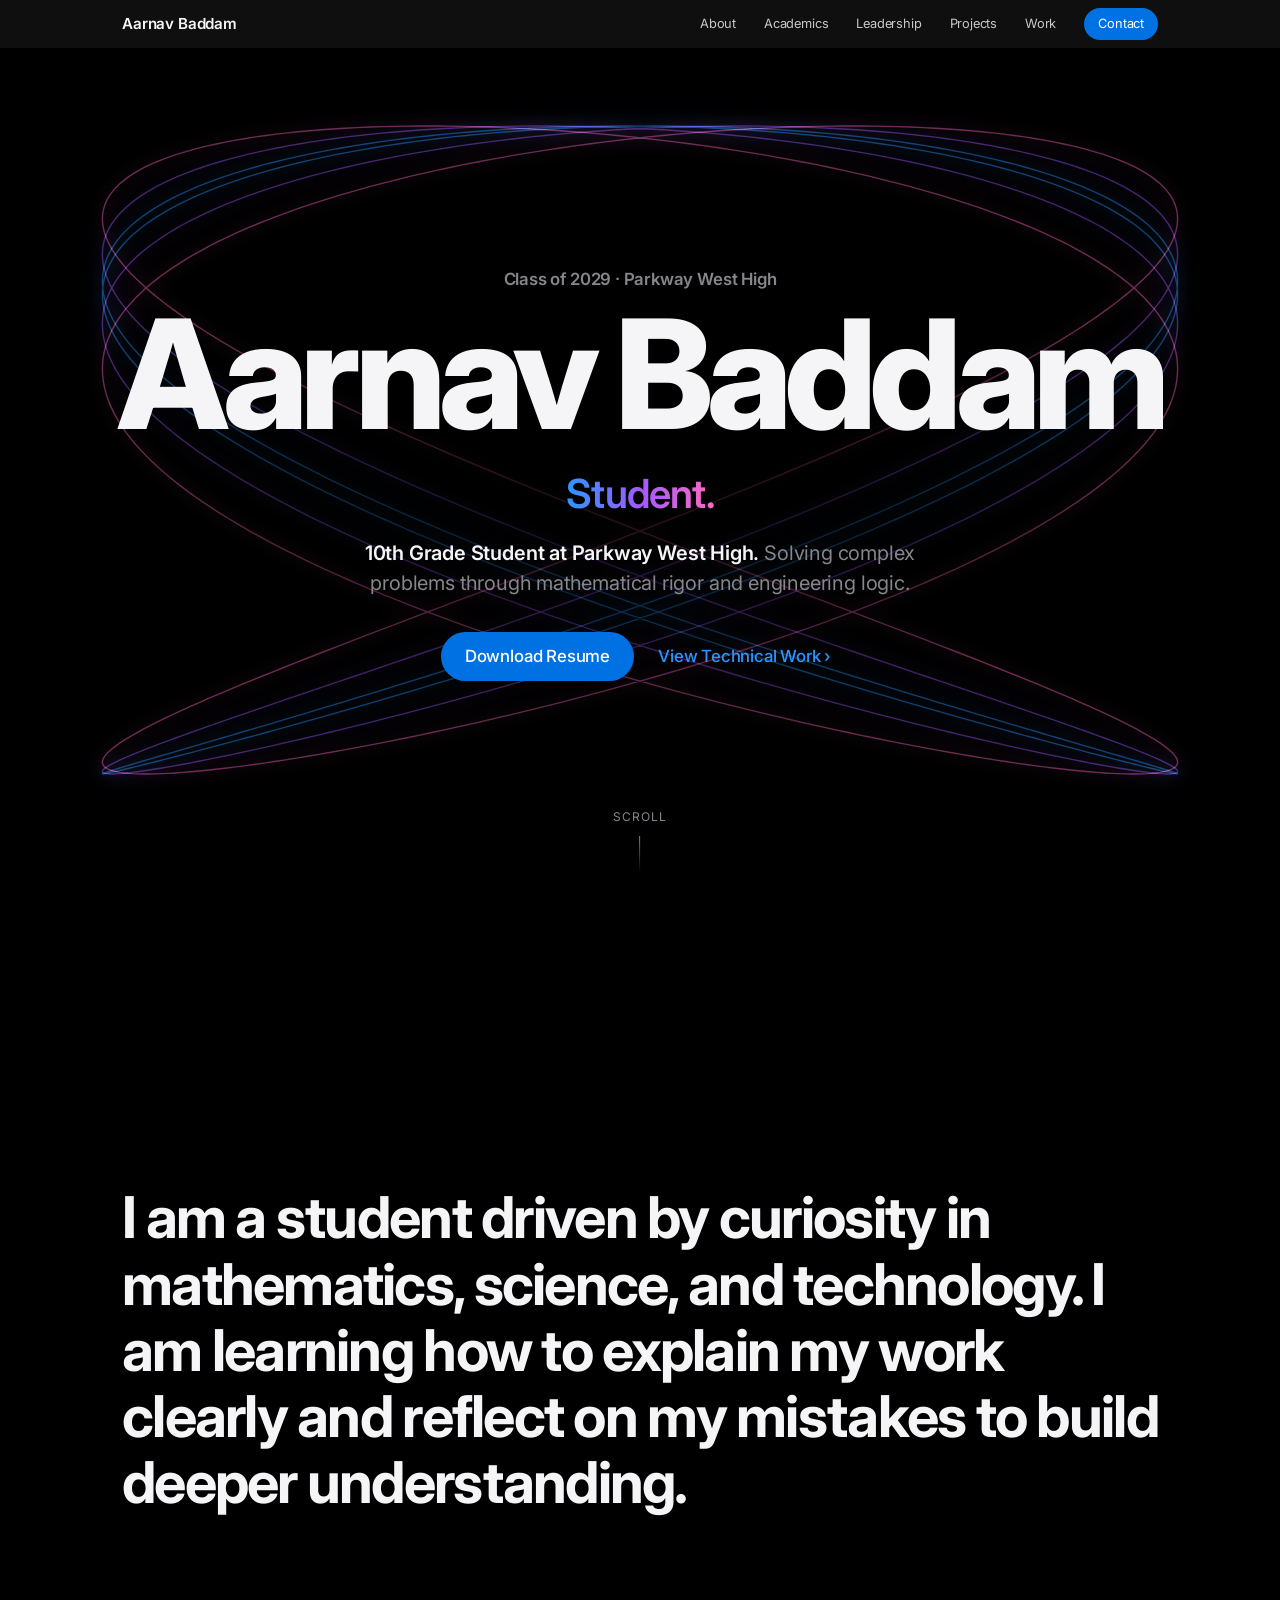
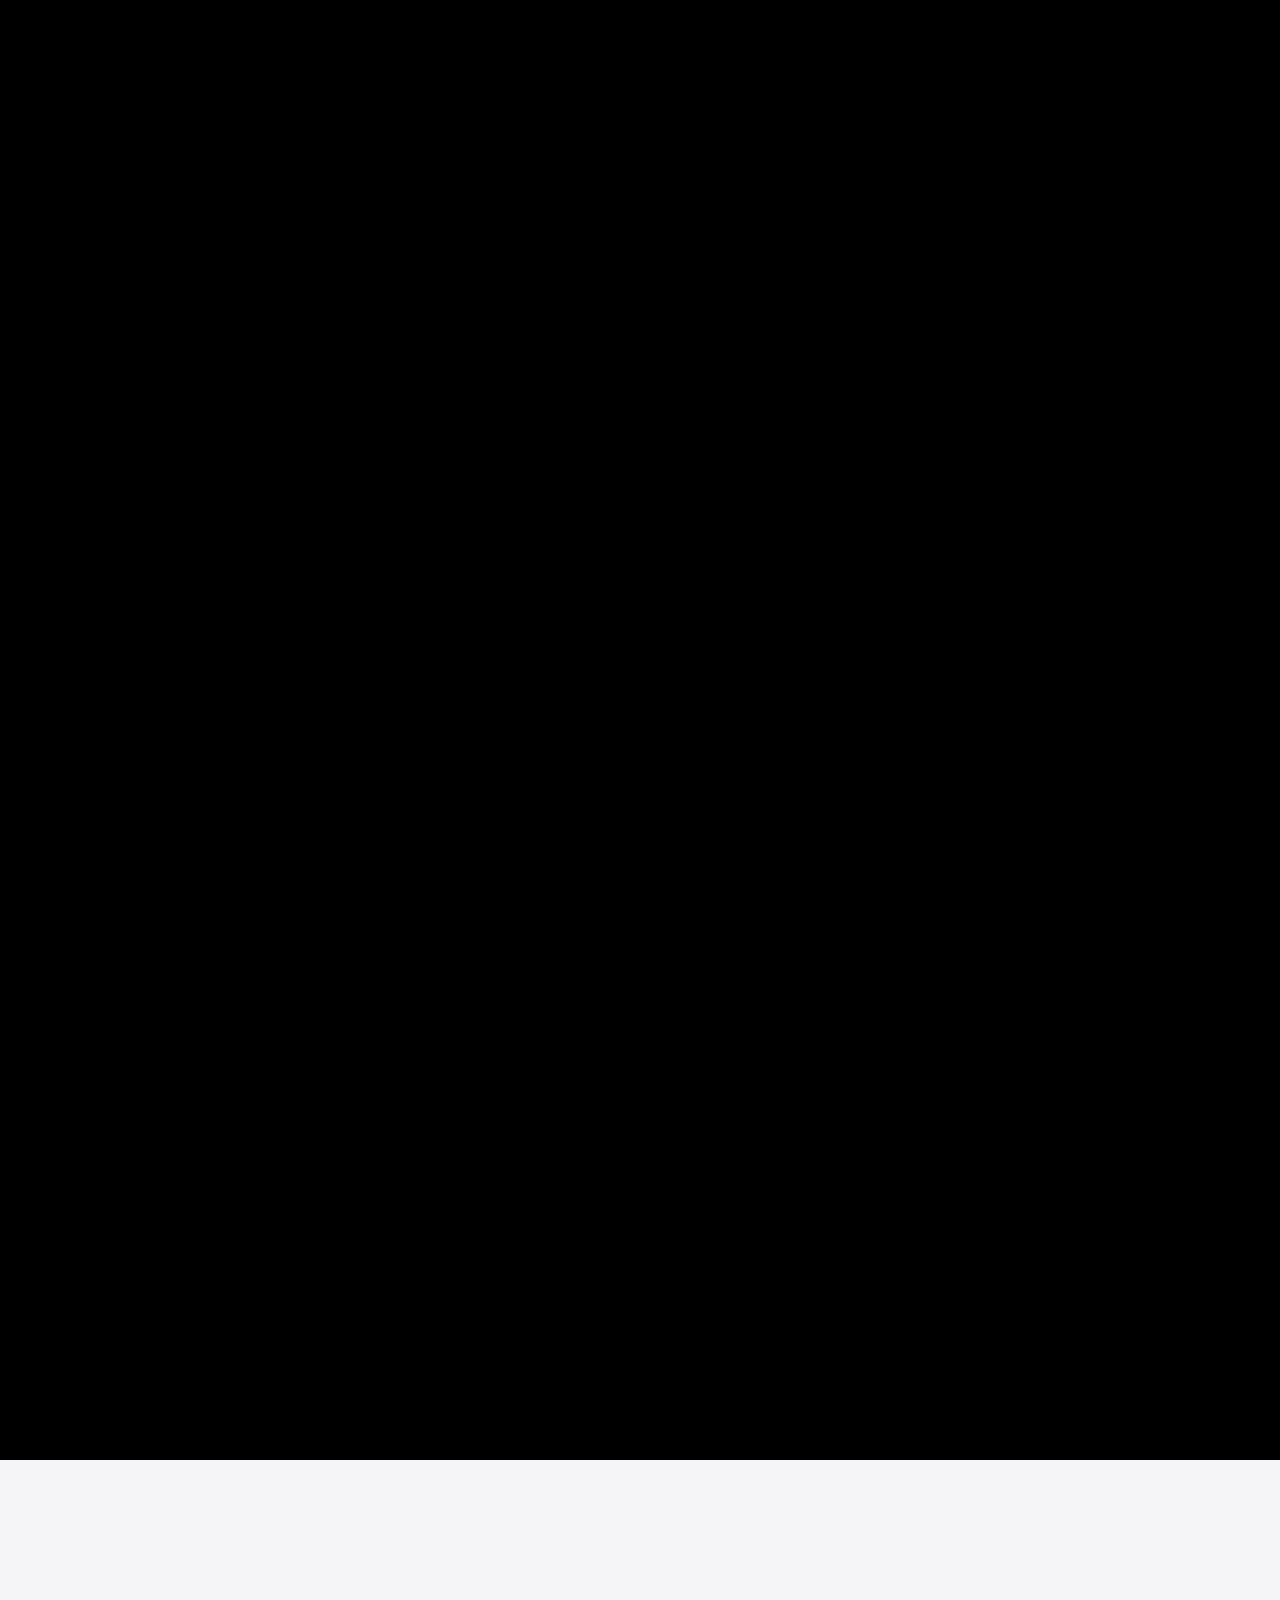
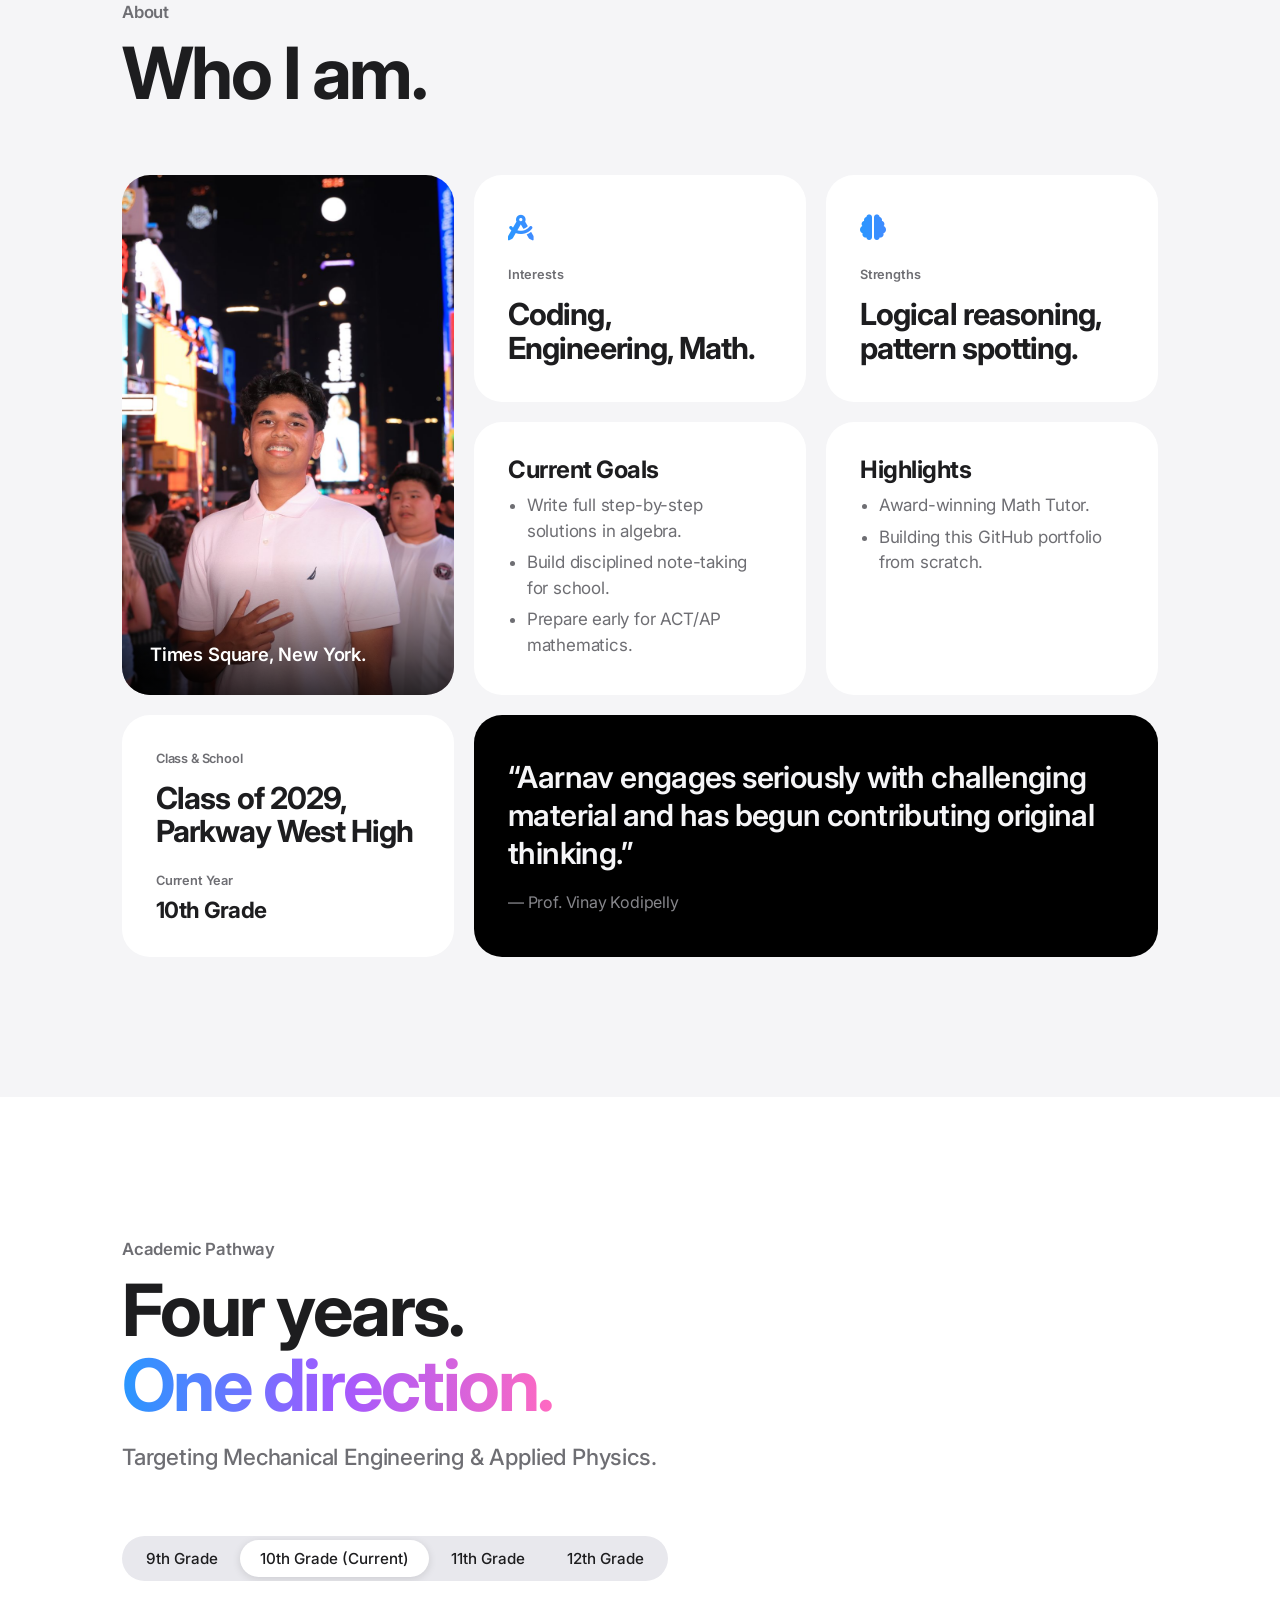
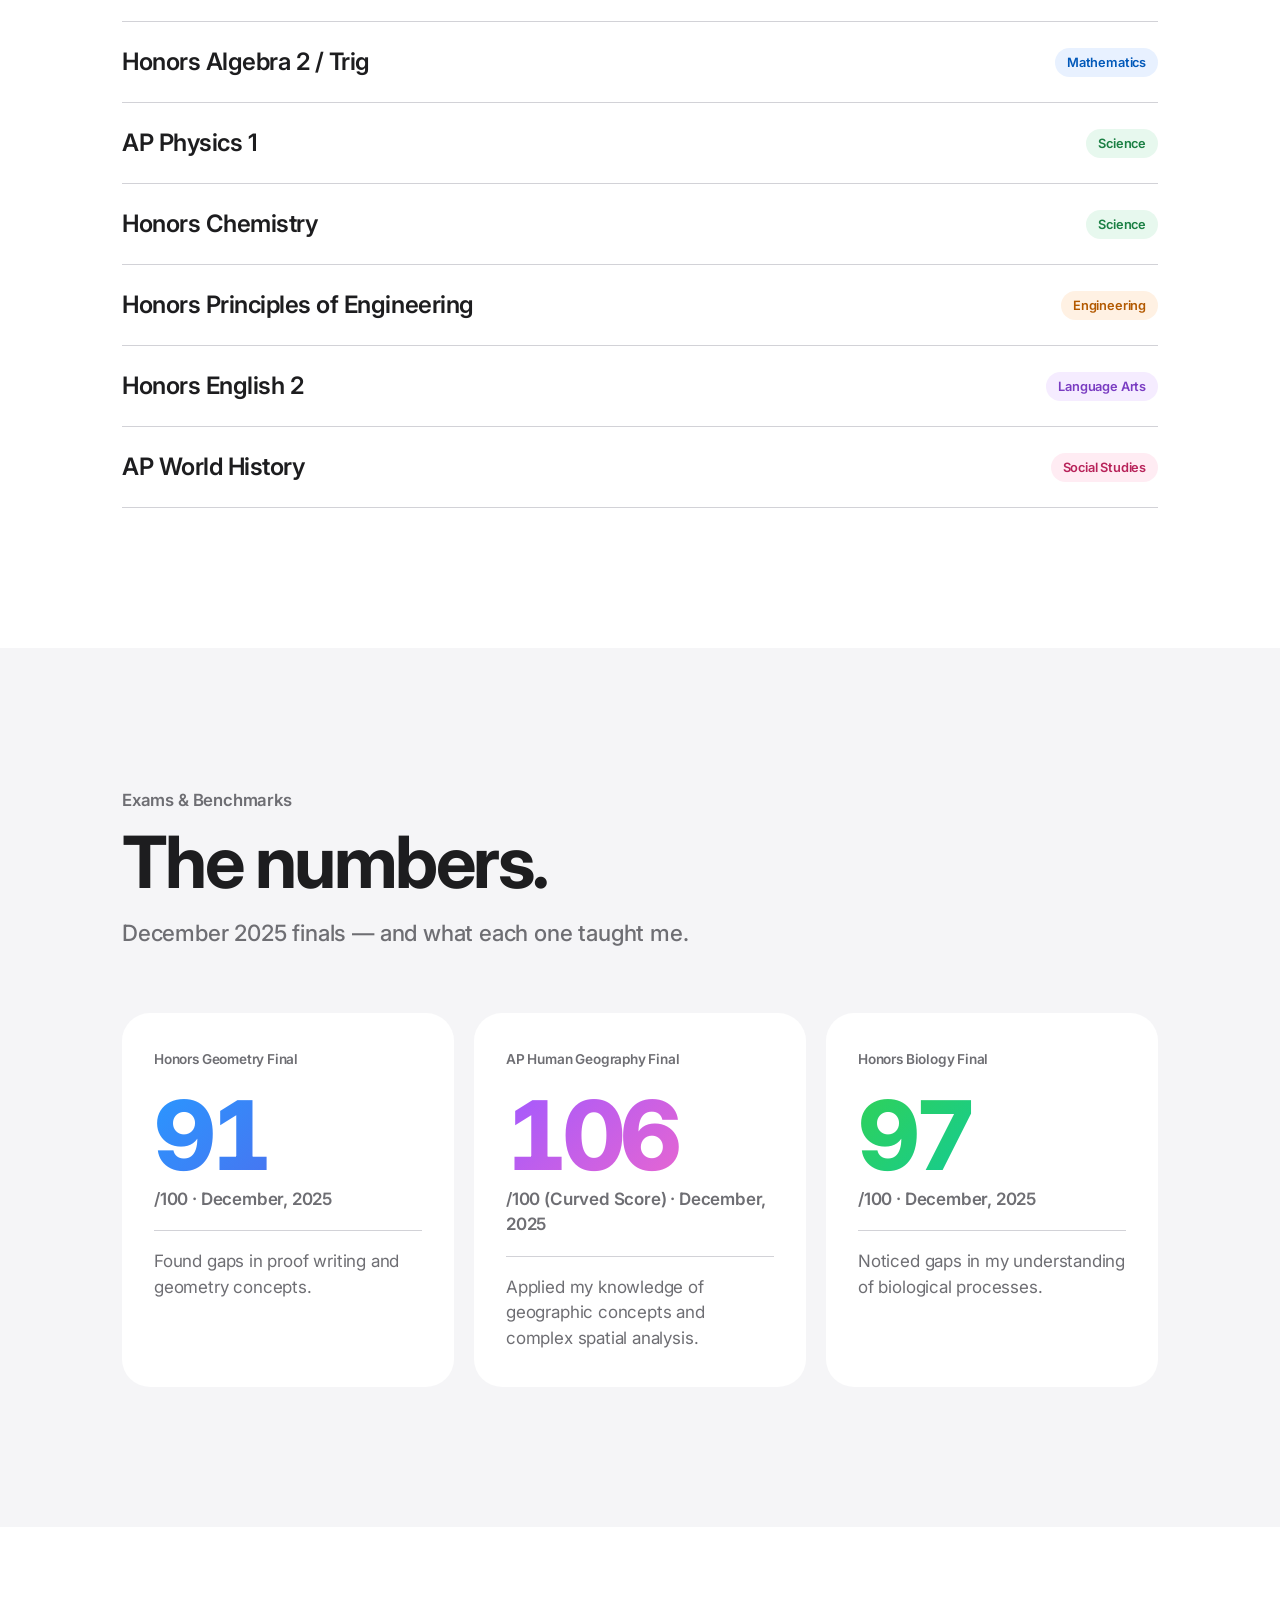
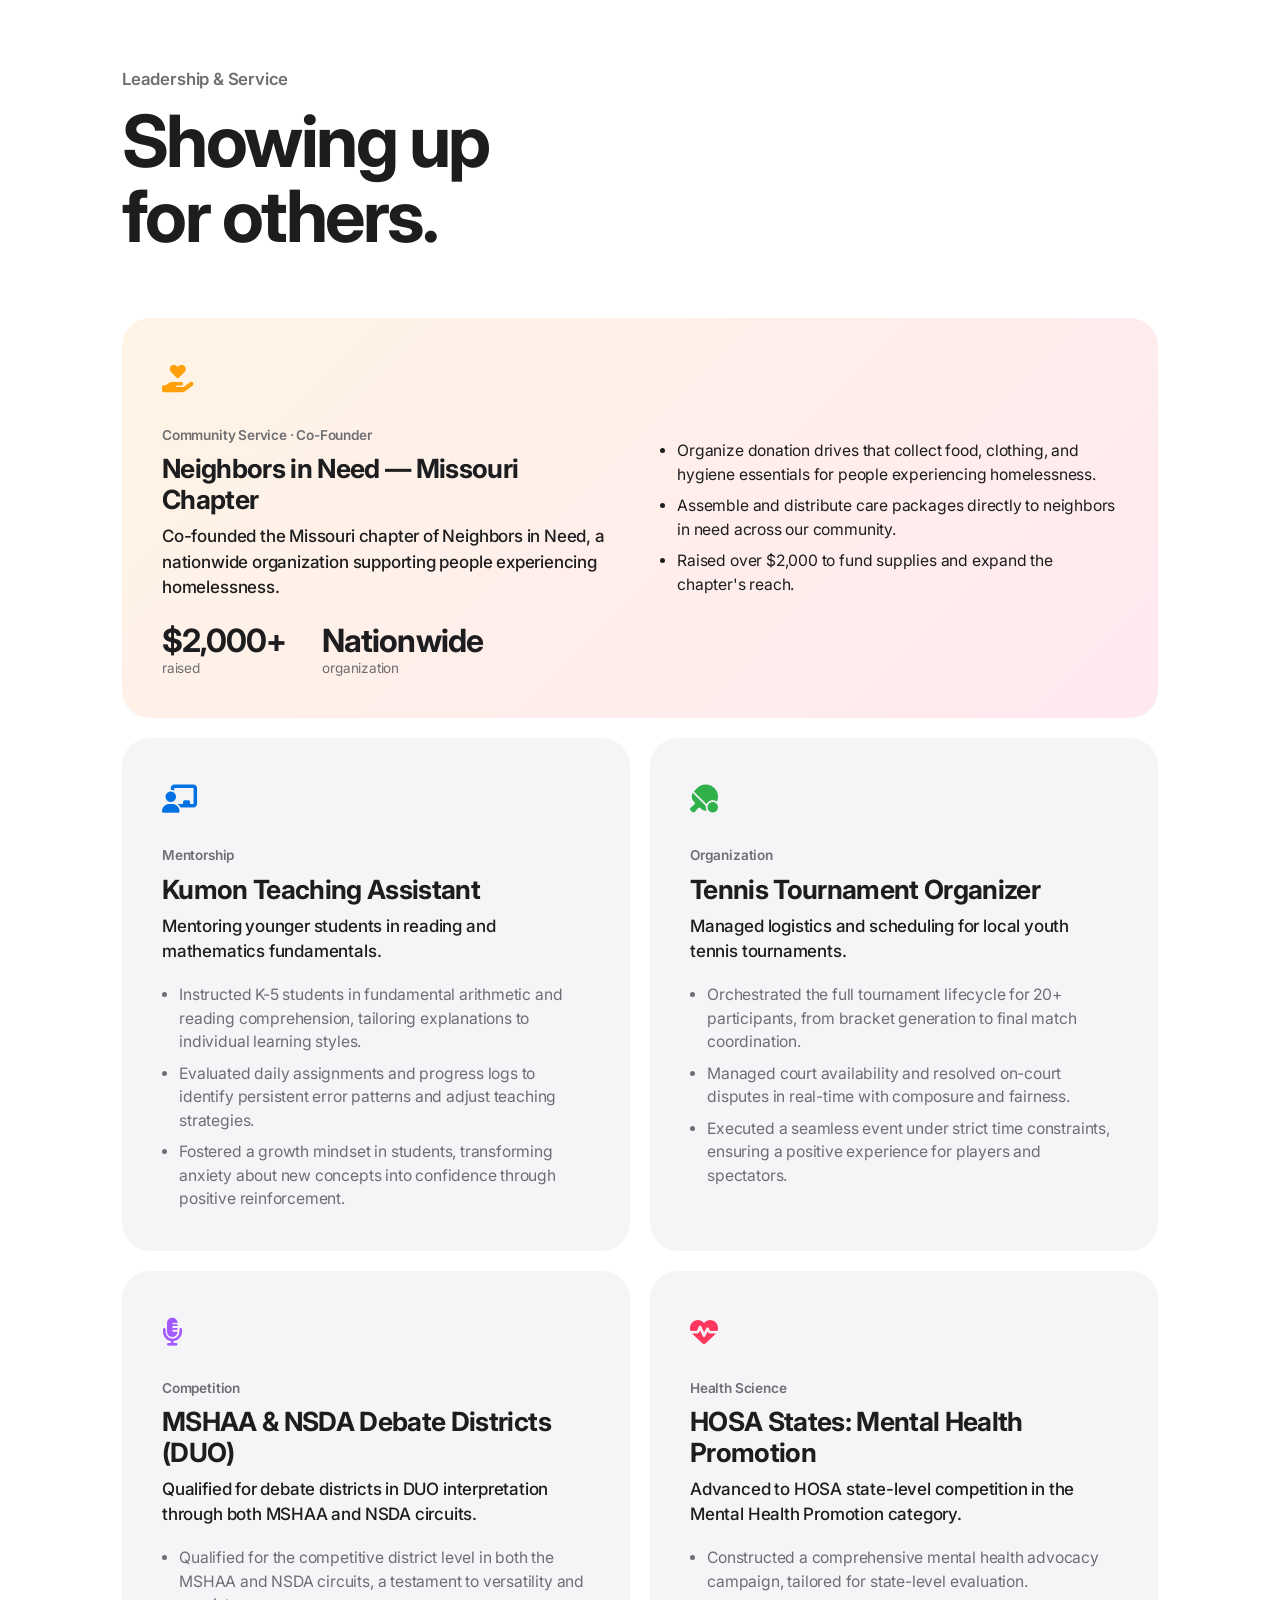
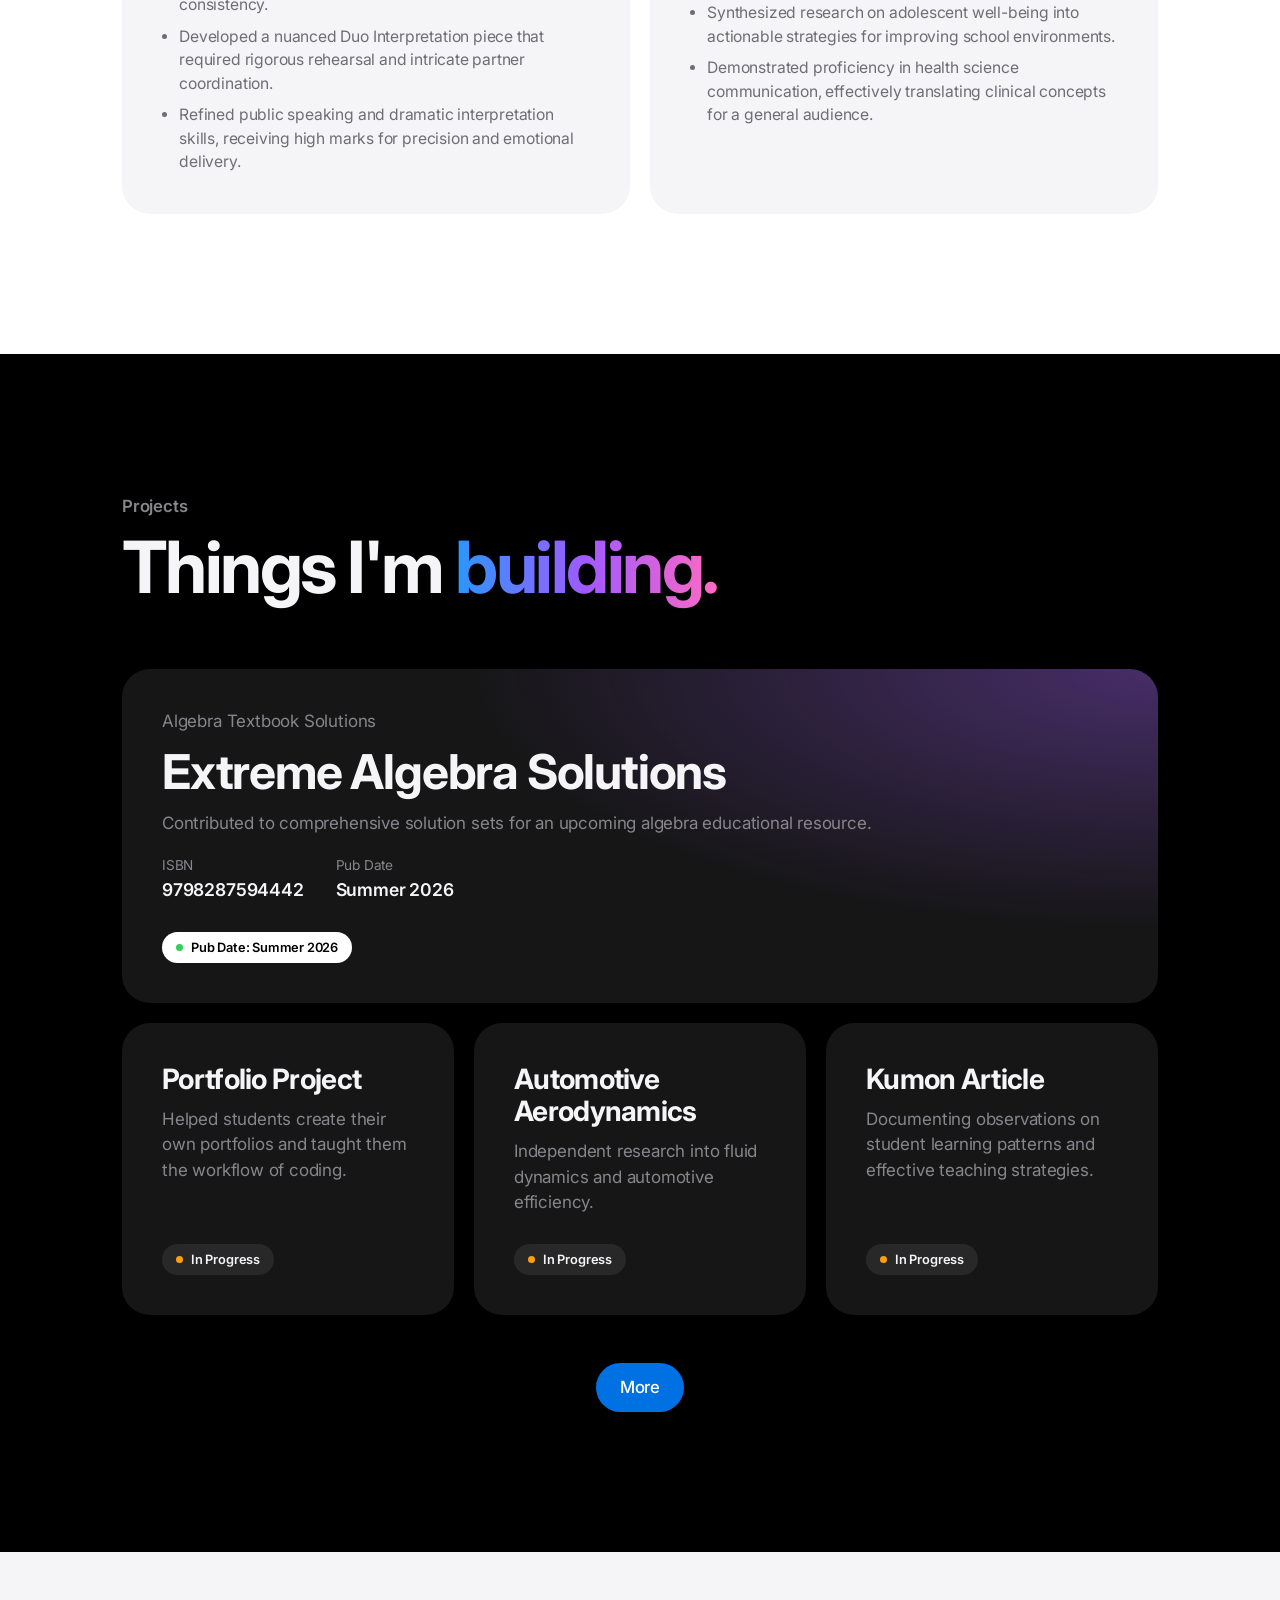
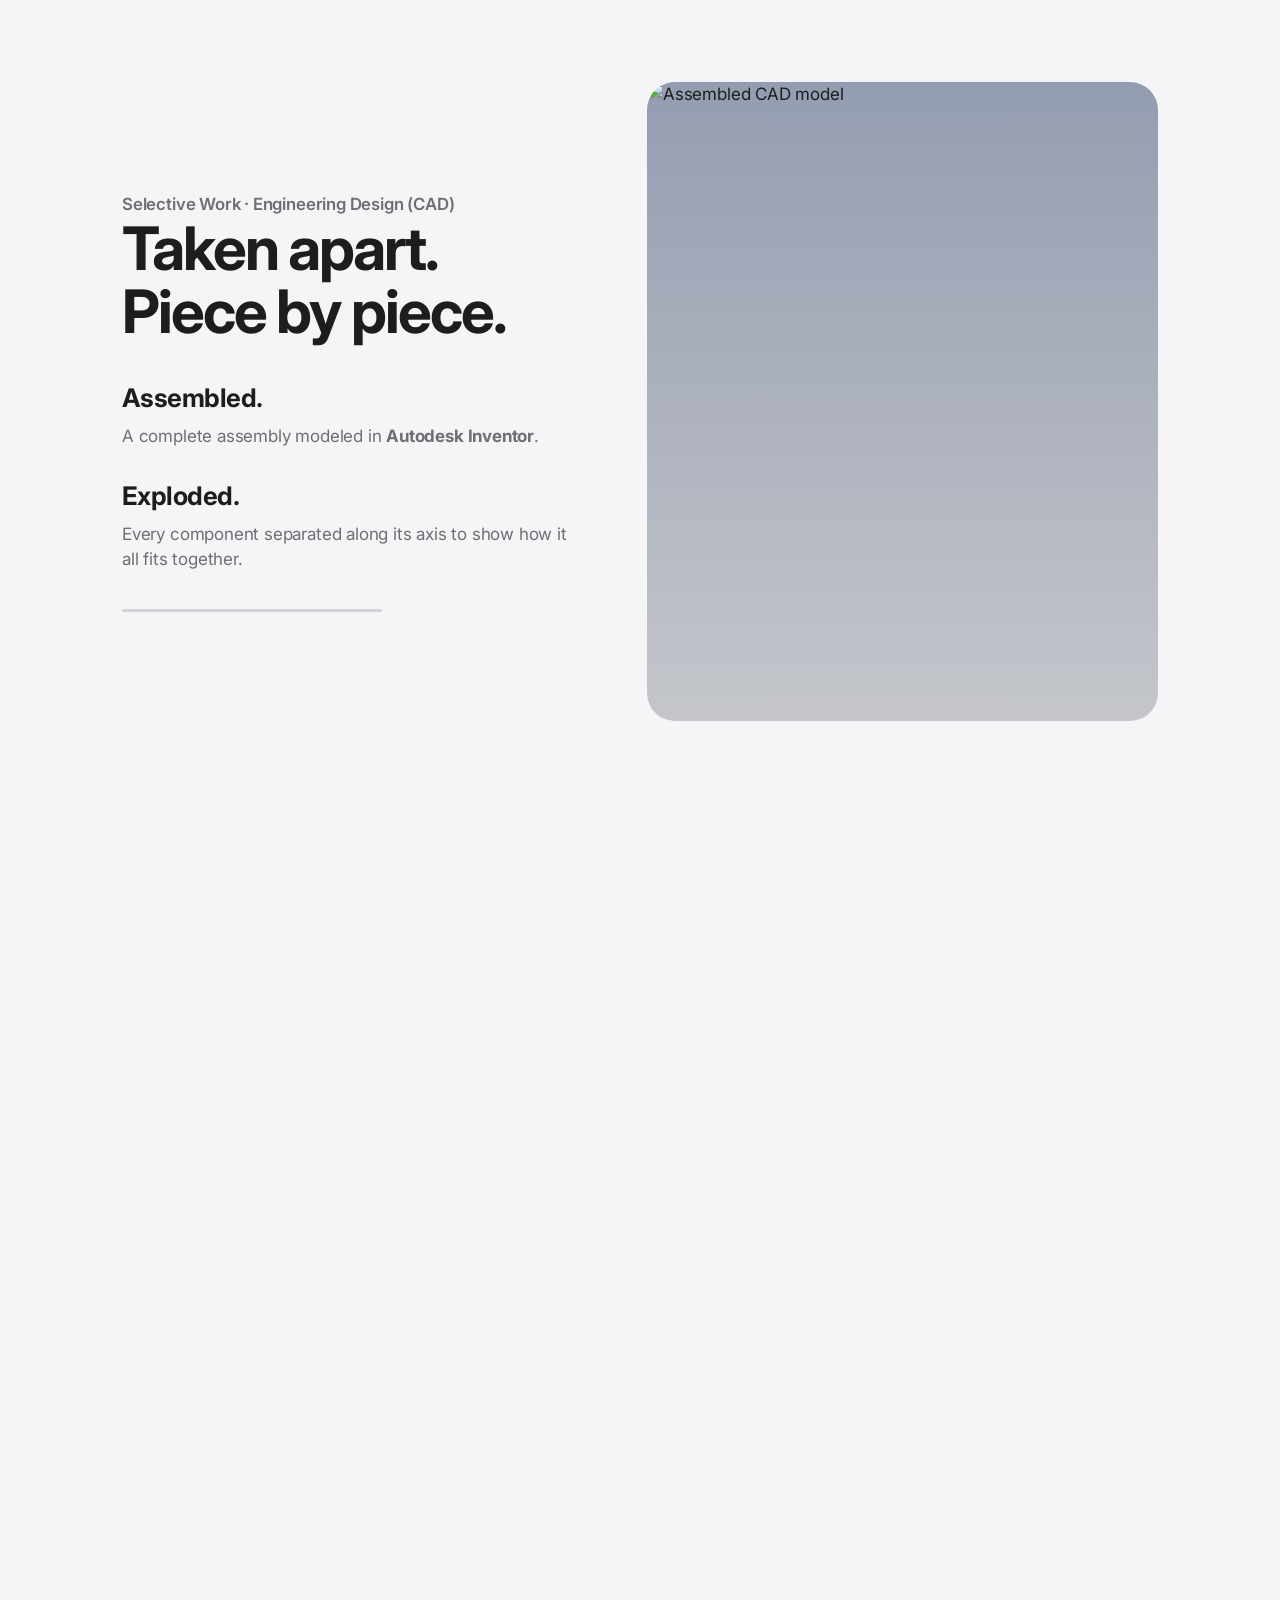
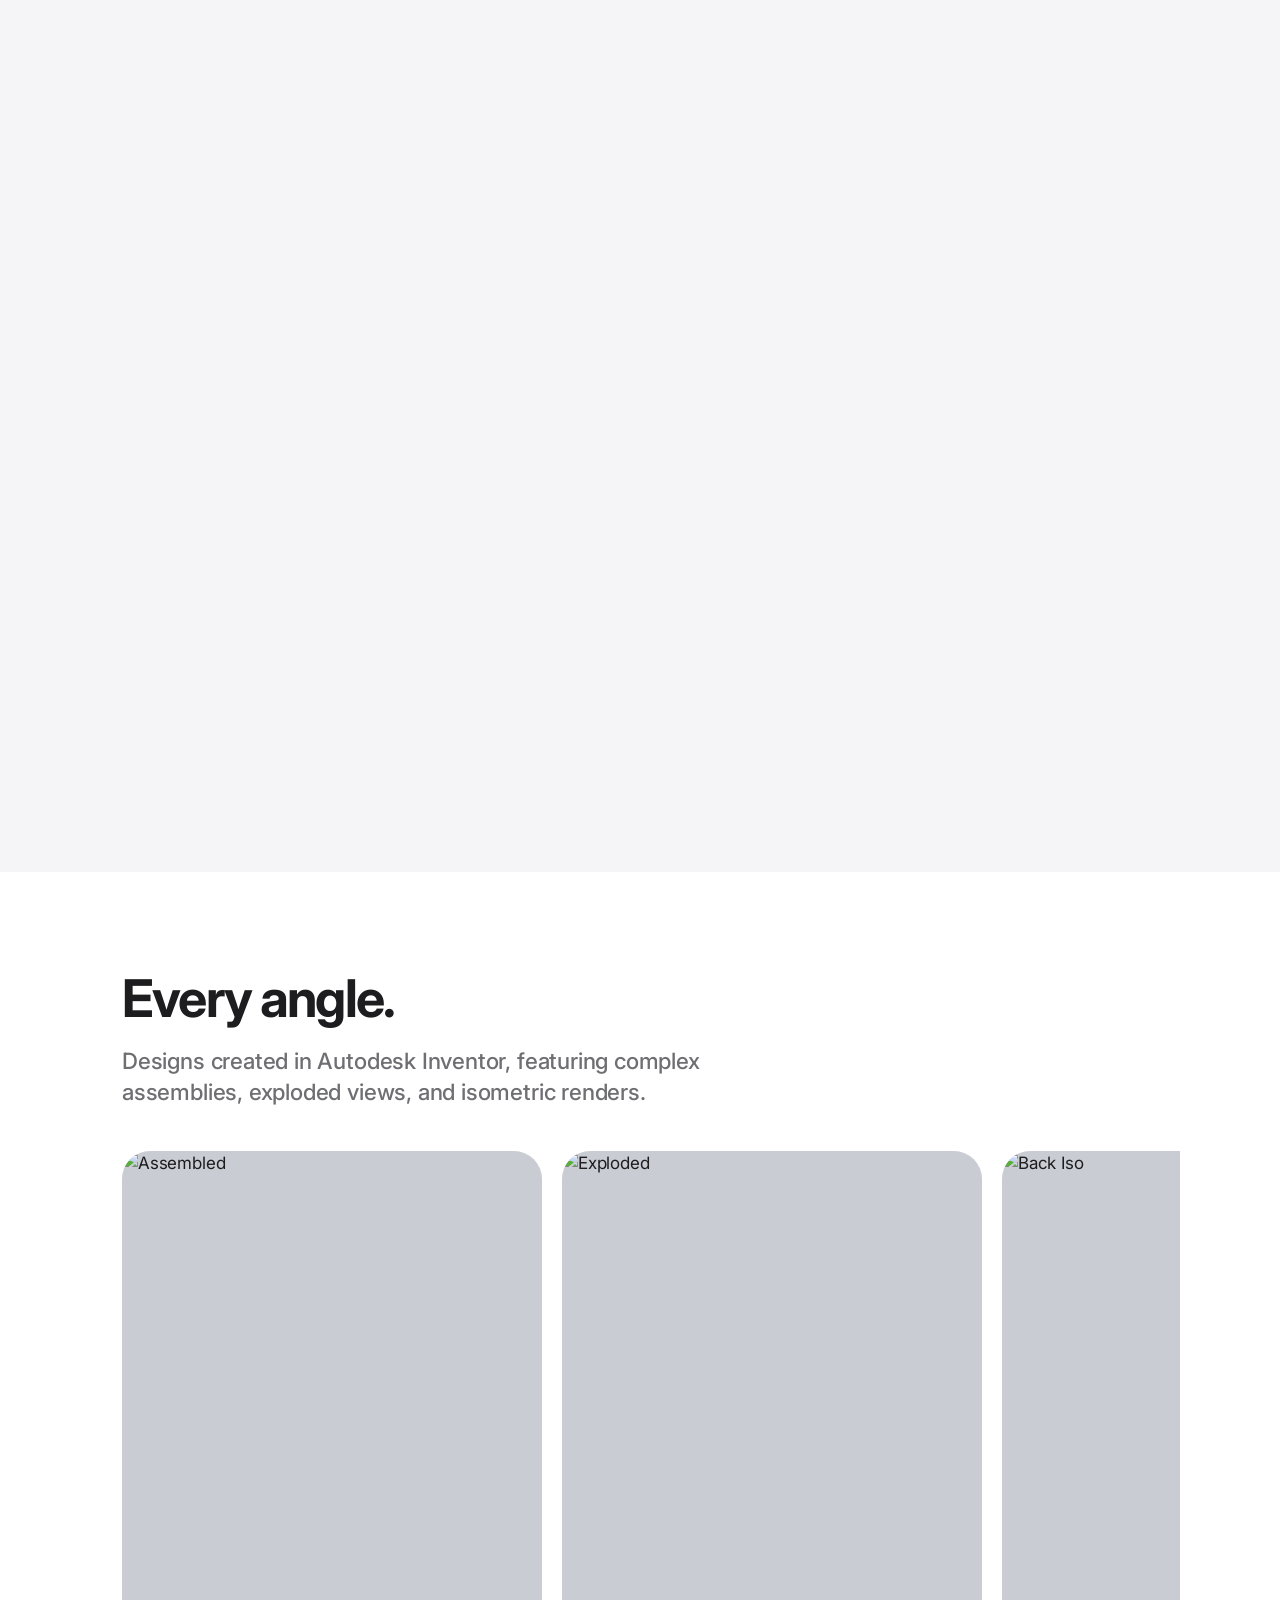
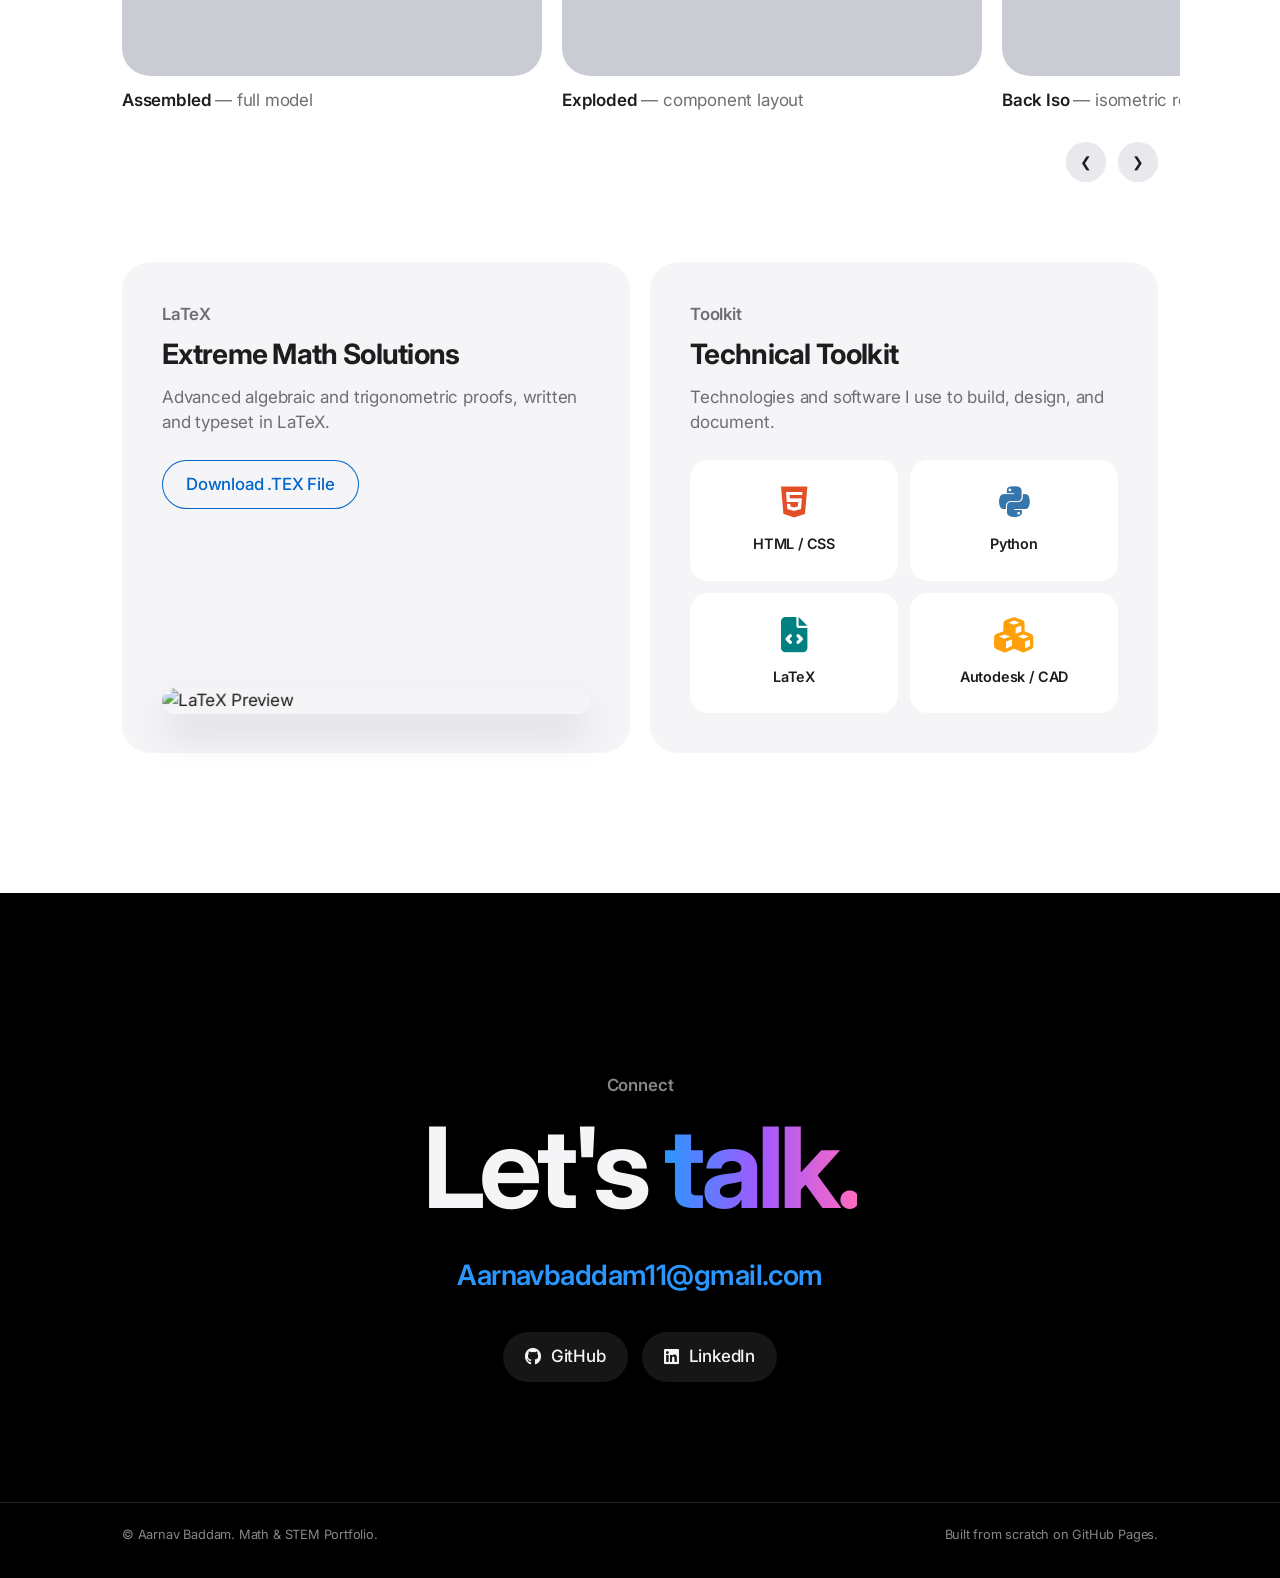
==== index.html @ 5dec4a95 "Add my changes" ====
<!DOCTYPE html>
<html lang="en">

<head>
    <meta charset="utf-8" />
    <meta name="viewport" content="width=device-width, initial-scale=1, viewport-fit=cover" />
    <title>Aarnav Baddam — Academic Portfolio</title>
    <meta name="description" content="Aarnav Baddam — Math & STEM portfolio. Class of 2029, Parkway West High." />

    <link rel="icon"
        href="data:image/svg+xml,<svg xmlns='http://www.w3.org/2000/svg' viewBox='0 0 64 64'><rect x='0' y='0' width='64' height='64' rx='12' fill='%23000000'/><text x='50%' y='55%' dominant-baseline='middle' text-anchor='middle' fill='%23FFFFFF' font-family='Arial Black, sans-serif' font-weight='900' font-size='32'>AB</text></svg>">
    <link rel="preconnect" href="https://fonts.googleapis.com" />
    <link rel="preconnect" href="https://fonts.gstatic.com" crossorigin />
    <link href="https://fonts.googleapis.com/css2?family=Inter:wght@400;500;600;700;800&display=swap" rel="stylesheet">
    <link rel="stylesheet" href="https://cdnjs.cloudflare.com/ajax/libs/font-awesome/6.4.0/css/all.min.css">

    <link rel="stylesheet" href="styles.css">
</head>

<body id="top">
    <div id="lightbox" class="lightbox" role="dialog" aria-modal="true" aria-label="Image preview">
        <button class="lightbox-close" aria-label="Close">&times;</button>
        <img id="lightbox-img" alt="">
    </div>

    <button id="backToTop" aria-label="Back to top">↑</button>

    <header class="site-header">
        <div class="container nav">
            <a href="#top" class="brand">Aarnav Baddam</a>

            <button class="menu-toggle" id="mobile-menu-btn" aria-label="Toggle navigation" aria-expanded="false">
                <svg viewBox="0 0 24 24" fill="none" stroke="currentColor" stroke-width="1.6" stroke-linecap="round">
                    <path d="M4 8h16M4 16h16" />
                </svg>
            </button>

            <nav class="nav-links" id="nav-links">
                <a href="#about" class="nav-link">About</a>
                <a href="#academics" class="nav-link">Academics</a>
                <a href="#leadership" class="nav-link">Leadership</a>
                <a href="#projects" class="nav-link">Projects</a>
                <a href="#documents" class="nav-link">Work</a>
                <a href="#contact" class="nav-cta">Contact</a>
            </nav>
        </div>
    </header>

    <main>
        <!-- HERO -->
        <section class="hero" aria-label="Introduction">
            <canvas id="curve" aria-hidden="true"></canvas>
            <div class="hero-inner" id="heroInner">
                <p class="eyebrow">Class of 2029 · Parkway West High</p>
                <h1>Aarnav Baddam</h1>
                <div class="rotator" aria-live="polite"><span class="grad-text" id="rotator">Student.</span></div>
                <p class="hero-sub"><strong>10th Grade Student at Parkway West High.</strong> Solving complex problems
                    through mathematical rigor and engineering logic.</p>
                <div class="hero-actions">
                    <a href="Images/resumeupdate.pdf" class="btn btn--primary">Download Resume</a>
                    <a href="#documents" class="btn btn--ghost">View Technical Work ›</a>
                </div>
            </div>
            <div class="hero-hint" aria-hidden="true">Scroll</div>
        </section>

        <!-- STATEMENT -->
        <section class="statement" aria-label="Who I am">
            <div class="sticky">
                <div class="container">
                    <p id="statement">I am a student driven by curiosity in mathematics, science, and technology.
                        I am learning how to explain my work clearly and reflect on my mistakes to build deeper
                        understanding.</p>
                </div>
            </div>
        </section>

        <!-- ABOUT -->
        <section id="about" class="section section--alt">
            <div class="container">
                <div class="section-head reveal">
                    <p class="eyebrow">About</p>
                    <h2 class="headline">Who I am.</h2>
                </div>

                <div class="bento">
                    <div class="tile tile--photo reveal">
                        <img src="Images/Profile.jpg" alt="Aarnav Baddam in Times Square" loading="lazy">
                        <div class="cap">Times Square, New York.</div>
                    </div>
                    <div class="tile reveal" style="--d:.08s">
                        <span class="icon grad-text"><i class="fa-solid fa-compass-drafting"></i></span>
                        <span class="label">Interests</span>
                        <div class="big">Coding, Engineering, Math.</div>
                    </div>
                    <div class="tile reveal" style="--d:.16s">
                        <span class="icon grad-text"><i class="fa-solid fa-brain"></i></span>
                        <span class="label">Strengths</span>
                        <div class="big">Logical reasoning, pattern spotting.</div>
                    </div>
                    <div class="tile reveal" style="--d:.08s">
                        <h3>Current Goals</h3>
                        <ul>
                            <li>Write full step-by-step solutions in algebra.</li>
                            <li>Build disciplined note-taking for school.</li>
                            <li>Prepare early for ACT/AP mathematics.</li>
                        </ul>
                    </div>
                    <div class="tile reveal" style="--d:.16s">
                        <h3>Highlights</h3>
                        <ul>
                            <li>Award-winning Math Tutor.</li>
                            <li>Building this GitHub portfolio from scratch.</li>
                        </ul>
                    </div>
                    <div class="tile reveal">
                        <span class="label">Class &amp; School</span>
                        <div class="big">Class of 2029, Parkway West High</div>
                        <span class="label" style="margin: 22px 0 8px;">Current Year</span>
                        <div class="big" style="font-size:1.4rem">10th Grade</div>
                    </div>
                    <div class="tile tile--quote reveal" style="--d:.1s">
                        <blockquote>“Aarnav engages seriously with challenging material and has begun contributing
                            original thinking.”</blockquote>
                        <cite>— Prof. Vinay Kodipelly</cite>
                    </div>
                </div>
            </div>
        </section>

        <!-- ACADEMICS -->
        <section id="academics" class="section">
            <div class="container">
                <div class="section-head reveal">
                    <p class="eyebrow">Academic Pathway</p>
                    <h2 class="headline">Four years.<br><span class="grad-text">One direction.</span></h2>
                    <p class="lede">Targeting Mechanical Engineering &amp; Applied Physics.</p>
                </div>

                <div class="reveal">
                    <div class="segmented" role="tablist" id="segmented">
                        <span class="seg-pill" id="segPill"></span>
                        <button class="seg-btn" role="tab" aria-selected="false" data-tab="grade9">9th Grade</button>
                        <button class="seg-btn" role="tab" aria-selected="true" data-tab="grade10">10th Grade (Current)</button>
                        <button class="seg-btn" role="tab" aria-selected="false" data-tab="grade11">11th Grade</button>
                        <button class="seg-btn" role="tab" aria-selected="false" data-tab="grade12">12th Grade</button>
                    </div>

                    <div class="courses">
                        <div id="grade9" class="course-panel" role="tabpanel">
                            <div class="course"><span class="course-name">Honors Geometry</span><span class="chip" data-c="math">Mathematics</span></div>
                            <div class="course"><span class="course-name">Honors Biology</span><span class="chip" data-c="sci">Science</span></div>
                            <div class="course"><span class="course-name">Honors English 1</span><span class="chip" data-c="lang">Language Arts</span></div>
                            <div class="course"><span class="course-name">AP Human Geography</span><span class="chip" data-c="soc">Social Studies</span></div>
                        </div>
                        <div id="grade10" class="course-panel active" role="tabpanel">
                            <div class="course"><span class="course-name">Honors Algebra 2 / Trig</span><span class="chip" data-c="math">Mathematics</span></div>
                            <div class="course"><span class="course-name">AP Physics 1</span><span class="chip" data-c="sci">Science</span></div>
                            <div class="course"><span class="course-name">Honors Chemistry</span><span class="chip" data-c="sci">Science</span></div>
                            <div class="course"><span class="course-name">Honors Principles of Engineering</span><span class="chip" data-c="eng">Engineering</span></div>
                            <div class="course"><span class="course-name">Honors English 2</span><span class="chip" data-c="lang">Language Arts</span></div>
                            <div class="course"><span class="course-name">AP World History</span><span class="chip" data-c="soc">Social Studies</span></div>
                        </div>
                        <div id="grade11" class="course-panel" role="tabpanel">
                            <div class="course"><span class="course-name">AP Calculus BC</span><span class="chip" data-c="math">Mathematics</span></div>
                            <div class="course"><span class="course-name">AP Physics C: Mechanics</span><span class="chip" data-c="sci">Science</span></div>
                            <div class="course"><span class="course-name">Honors Civil Engineering &amp; Arch.</span><span class="chip" data-c="eng">Engineering</span></div>
                            <div class="course"><span class="course-name">AP English Language</span><span class="chip" data-c="lang">Language Arts</span></div>
                            <div class="course"><span class="course-name">AP US History</span><span class="chip" data-c="soc">Social Studies</span></div>
                        </div>
                        <div id="grade12" class="course-panel" role="tabpanel">
                            <div class="course"><span class="course-name">Multivariable Calculus / Diff. Eq</span><span class="chip" data-c="math">Mathematics</span></div>
                            <div class="course"><span class="course-name">AP Physics C: E&amp;M</span><span class="chip" data-c="sci">Science</span></div>
                            <div class="course"><span class="course-name">Engineering Design (Capstone)</span><span class="chip" data-c="eng">Engineering</span></div>
                            <div class="course"><span class="course-name">AP English Literature</span><span class="chip" data-c="lang">Language Arts</span></div>
                            <div class="course"><span class="course-name">AP Micro/Macro Economics</span><span class="chip" data-c="soc">Social Studies</span></div>
                        </div>
                    </div>
                </div>
            </div>
        </section>

        <!-- EXAMS -->
        <section id="exams" class="section section--alt">
            <div class="container">
                <div class="section-head reveal">
                    <p class="eyebrow">Exams &amp; Benchmarks</p>
                    <h2 class="headline">The numbers.</h2>
                    <p class="lede">December 2025 finals — and what each one taught me.</p>
                </div>

                <div class="stats">
                    <div class="stat reveal">
                        <div class="label">Honors Geometry Final</div>
                        <div class="num" data-count="91">91</div>
                        <div class="of">/100 · December, 2025</div>
                        <p>Found gaps in proof writing and geometry concepts.</p>
                    </div>
                    <div class="stat reveal" style="--d:.1s">
                        <div class="label">AP Human Geography Final</div>
                        <div class="num" data-count="106">106</div>
                        <div class="of">/100 (Curved Score) · December, 2025</div>
                        <p>Applied my knowledge of geographic concepts and complex spatial analysis.</p>
                    </div>
                    <div class="stat reveal" style="--d:.2s">
                        <div class="label">Honors Biology Final</div>
                        <div class="num" data-count="97">97</div>
                        <div class="of">/100 · December, 2025</div>
                        <p>Noticed gaps in my understanding of biological processes.</p>
                    </div>
                </div>
            </div>
        </section>

        <!-- LEADERSHIP -->
        <section id="leadership" class="section">
            <div class="container">
                <div class="section-head reveal">
                    <p class="eyebrow">Leadership &amp; Service</p>
                    <h2 class="headline">Showing up<br>for others.</h2>
                </div>

                <div class="cards-2">
                    <article class="lead-card lead-card--feature reveal">
                        <div>
                            <span class="icon" style="color:#ff9f0a"><i class="fa-solid fa-hand-holding-heart"></i></span>
                            <span class="kicker">Community Service · Co-Founder</span>
                            <h3>Neighbors in Need — Missouri Chapter</h3>
                            <p>Co-founded the Missouri chapter of Neighbors in Need, a nationwide organization supporting
                                people experiencing homelessness.</p>
                            <div class="nin-stats">
                                <div><strong>$2,000+</strong>raised</div>
                                <div><strong>Nationwide</strong>organization</div>
                            </div>
                        </div>
                        <ul>
                            <li>Organize donation drives that collect food, clothing, and hygiene essentials for people
                                experiencing homelessness.</li>
                            <li>Assemble and distribute care packages directly to neighbors in need across our
                                community.</li>
                            <li>Raised over $2,000 to fund supplies and expand the chapter's reach.</li>
                        </ul>
                    </article>
                    <article class="lead-card reveal">
                        <span class="icon" style="color:#0071e3"><i class="fa-solid fa-chalkboard-user"></i></span>
                        <span class="kicker">Mentorship</span>
                        <h3>Kumon Teaching Assistant</h3>
                        <p>Mentoring younger students in reading and mathematics fundamentals.</p>
                        <ul>
                            <li>Instructed K-5 students in fundamental arithmetic and reading comprehension, tailoring
                                explanations to individual learning styles.</li>
                            <li>Evaluated daily assignments and progress logs to identify persistent error patterns and
                                adjust teaching strategies.</li>
                            <li>Fostered a growth mindset in students, transforming anxiety about new concepts into
                                confidence through positive reinforcement.</li>
                        </ul>
                    </article>
                    <article class="lead-card reveal" style="--d:.1s">
                        <span class="icon" style="color:#30b14c"><i class="fa-solid fa-table-tennis-paddle-ball"></i></span>
                        <span class="kicker">Organization</span>
                        <h3>Tennis Tournament Organizer</h3>
                        <p>Managed logistics and scheduling for local youth tennis tournaments.</p>
                        <ul>
                            <li>Orchestrated the full tournament lifecycle for 20+ participants, from bracket generation
                                to final match coordination.</li>
                            <li>Managed court availability and resolved on-court disputes in real-time with composure
                                and fairness.</li>
                            <li>Executed a seamless event under strict time constraints, ensuring a positive experience
                                for players and spectators.</li>
                        </ul>
                    </article>
                    <article class="lead-card reveal">
                        <span class="icon" style="color:#a259ff"><i class="fa-solid fa-microphone-lines"></i></span>
                        <span class="kicker">Competition</span>
                        <h3>MSHAA &amp; NSDA Debate Districts (DUO)</h3>
                        <p>Qualified for debate districts in DUO interpretation through both MSHAA and NSDA circuits.</p>
                        <ul>
                            <li>Qualified for the competitive district level in both the MSHAA and NSDA circuits, a
                                testament to versatility and consistency.</li>
                            <li>Developed a nuanced Duo Interpretation piece that required rigorous rehearsal and
                                intricate partner coordination.</li>
                            <li>Refined public speaking and dramatic interpretation skills, receiving high marks for
                                precision and emotional delivery.</li>
                        </ul>
                    </article>
                    <article class="lead-card reveal" style="--d:.1s">
                        <span class="icon" style="color:#ff375f"><i class="fa-solid fa-heart-pulse"></i></span>
                        <span class="kicker">Health Science</span>
                        <h3>HOSA States: Mental Health Promotion</h3>
                        <p>Advanced to HOSA state-level competition in the Mental Health Promotion category.</p>
                        <ul>
                            <li>Constructed a comprehensive mental health advocacy campaign, tailored for state-level
                                evaluation.</li>
                            <li>Synthesized research on adolescent well-being into actionable strategies for improving
                                school environments.</li>
                            <li>Demonstrated proficiency in health science communication, effectively translating
                                clinical concepts for a general audience.</li>
                        </ul>
                    </article>
                </div>
            </div>
        </section>

        <!-- PROJECTS -->
        <section id="projects" class="section section--dark">
            <div class="container">
                <div class="section-head reveal">
                    <p class="eyebrow">Projects</p>
                    <h2 class="headline">Things I'm <span class="grad-text">building.</span></h2>
                </div>

                <div class="proj-grid">
                    <article class="proj proj--feature reveal">
                        <p style="margin-bottom:10px">Algebra Textbook Solutions</p>
                        <h3>Extreme Algebra Solutions</h3>
                        <p>Contributed to comprehensive solution sets for an upcoming algebra educational resource.</p>
                        <div class="isbn">
                            <div>ISBN<strong>9798287594442</strong></div>
                            <div>Pub Date<strong>Summer 2026</strong></div>
                        </div>
                        <div class="foot"><span class="status status--pub">Pub Date: Summer 2026</span></div>
                    </article>
                    <article class="proj reveal">
                        <h3>Portfolio Project</h3>
                        <p>Helped students create their own portfolios and taught them the workflow of coding.</p>
                        <div class="foot"><span class="status">In Progress</span></div>
                    </article>
                    <article class="proj reveal" style="--d:.1s">
                        <h3>Automotive Aerodynamics</h3>
                        <p>Independent research into fluid dynamics and automotive efficiency.</p>
                        <div class="foot"><span class="status">In Progress</span></div>
                    </article>
                    <article class="proj reveal">
                        <h3>Kumon Article</h3>
                        <p>Documenting observations on student learning patterns and effective teaching strategies.</p>
                        <div class="foot"><span class="status">In Progress</span></div>
                    </article>
                </div>
                <div class="more-row reveal">
                    <a href="projects.html" class="btn btn--primary">More</a>
                </div>
            </div>
        </section>

        <!-- EXPLODED VIEW -->
        <section id="documents" class="explode" aria-label="Engineering Design (CAD)">
            <div class="sticky">
                <div class="container explode-layout">
                    <div class="explode-copy">
                        <p class="eyebrow">Selective Work · Engineering Design (CAD)</p>
                        <h2 class="headline" style="font-size:clamp(2.2rem,5vw,3.75rem)">Taken apart.<br>Piece by piece.</h2>
                        <div style="margin-top:36px">
                            <div class="step" data-step="0">
                                <h3>Assembled.</h3>
                                <p>A complete assembly modeled in <strong>Autodesk Inventor</strong>.</p>
                            </div>
                            <div class="step dim" data-step="1">
                                <h3>Exploded.</h3>
                                <p>Every component separated along its axis to show how it all fits together.</p>
                            </div>
                        </div>
                        <div class="progress-track"><div class="progress-fill" id="explodeFill"></div></div>
                    </div>
                    <div class="stage">
                        <img src="Images/Assembled.jpeg" alt="Assembled CAD model" id="imgAssembled">
                        <img src="Images/Exploded.jpeg" alt="Exploded CAD model" id="imgExploded" style="opacity:0">
                    </div>
                </div>
            </div>
        </section>

        <!-- WORK -->
        <section class="section" style="padding-top:100px">
            <div class="container">
                <div class="section-head reveal" style="margin-bottom:40px">
                    <h2 class="headline" style="font-size:clamp(2rem,4.5vw,3.25rem)">Every angle.</h2>
                    <p class="lede">Designs created in Autodesk Inventor, featuring complex assemblies, exploded views,
                        and isometric renders.</p>
                </div>

                <div class="gallery reveal" id="gallery">
                    <figure class="shot"><button aria-label="Expand Assembled view"><img src="Images/Assembled.jpeg" alt="Assembled" loading="lazy"></button><figcaption>Assembled <span>— full model</span></figcaption></figure>
                    <figure class="shot"><button aria-label="Expand Exploded view"><img src="Images/Exploded.jpeg" alt="Exploded" loading="lazy"></button><figcaption>Exploded <span>— component layout</span></figcaption></figure>
                    <figure class="shot"><button aria-label="Expand Back isometric view"><img src="Images/Backisoview.jpeg" alt="Back Iso" loading="lazy"></button><figcaption>Back Iso <span>— isometric render</span></figcaption></figure>
                    <figure class="shot"><button aria-label="Expand Front isometric view"><img src="Images/Frontisoview.jpeg" alt="Front Iso" loading="lazy"></button><figcaption>Front Iso <span>— isometric render</span></figcaption></figure>
                </div>
                <div class="gallery-nav">
                    <button class="round-btn" data-dir="-1" aria-label="Previous image">&#10094;</button>
                    <button class="round-btn" data-dir="1" aria-label="Next image">&#10095;</button>
                </div>

                <div class="work-row">
                    <div class="work-card reveal">
                        <p class="eyebrow" style="margin-bottom:6px">LaTeX</p>
                        <h3>Extreme Math Solutions</h3>
                        <p>Advanced algebraic and trigonometric proofs, written and typeset in LaTeX.</p>
                        <div style="margin-bottom:28px">
                            <a href="Extreme_Math_SOLs.tex" download class="btn btn--outline">Download .TEX File</a>
                        </div>
                        <button class="latex-thumb" aria-label="Expand LaTeX preview">
                            <img src="Images/LaTeXsolex.jpeg" alt="LaTeX Preview" loading="lazy">
                        </button>
                    </div>
                    <div class="work-card reveal" style="--d:.1s">
                        <p class="eyebrow" style="margin-bottom:6px">Toolkit</p>
                        <h3>Technical Toolkit</h3>
                        <p>Technologies and software I use to build, design, and document.</p>
                        <div class="tools">
                            <div class="tool"><i class="fa-brands fa-html5" style="color:#e34f26"></i><span>HTML / CSS</span></div>
                            <div class="tool"><i class="fa-brands fa-python" style="color:#3776ab"></i><span>Python</span></div>
                            <div class="tool"><i class="fa-solid fa-file-code" style="color:#008080"></i><span>LaTeX</span></div>
                            <div class="tool"><i class="fa-solid fa-cubes" style="color:#ff9f0a"></i><span>Autodesk / CAD</span></div>
                        </div>
                    </div>
                </div>
            </div>
        </section>

        <!-- CONTACT -->
        <section id="contact" class="section--dark contact">
            <div class="container">
                <p class="eyebrow reveal">Connect</p>
                <h2 class="headline reveal" style="--d:.05s">Let's <span class="grad-text">talk.</span></h2>
                <a href="mailto:Aarnavbaddam11@gmail.com" class="mail reveal" style="--d:.1s">Aarnavbaddam11@gmail.com</a>
                <div class="socials reveal" style="--d:.15s">
                    <a href="https://github.com/AarnavBaddam"><i class="fa-brands fa-github"></i> GitHub</a>
                    <a href="https://www.linkedin.com/in/aarnav-baddam-a04463344/"><i class="fa-brands fa-linkedin"></i> LinkedIn</a>
                </div>
            </div>
        </section>
    </main>

    <footer>
        <div class="container">
            <span>© Aarnav Baddam. Math &amp; STEM Portfolio.</span>
            <span>Built from scratch on GitHub Pages.</span>
        </div>
    </footer>

    <script>
        document.documentElement.classList.add('js');
        const reduceMotion = matchMedia('(prefers-reduced-motion: reduce)').matches;
        const clamp = (v, a = 0, b = 1) => Math.min(b, Math.max(a, v));

        // --- 1. Hero curve (canvas) ---
        // Returns a point in [-1, 1]² for parameter t ∈ [0, 2π) at animation time `time` (seconds).
        // mx/my are the eased pointer position in [-1, 1] — use them to make the curve react to the mouse.
        function curvePoint(t, time, mx, my) {
            // Lissajous figure: x = sin(a·t + δ), y = sin(b·t). The 3:2 ratio gives the classic "pretzel".
            const a = 3, b = 2;
            const delta = time * 0.25 + mx * 1.2;
            return [Math.sin(a * t + delta), Math.sin(b * t + my * 0.6)];
        }

        (function heroCurve() {
            const canvas = document.getElementById('curve');
            const ctx = canvas.getContext('2d');
            const layers = [
                { color: '41, 151, 255', offset: 0 },
                { color: '162, 89, 255', offset: 0.22 },
                { color: '255, 106, 193', offset: 0.44 },
            ];
            const STEPS = 700;
            let w, h, dpr, running = true;
            let mx = 0, my = 0, tx = 0, ty = 0;

            function resize() {
                dpr = Math.min(devicePixelRatio || 1, 2);
                w = canvas.clientWidth; h = canvas.clientHeight;
                canvas.width = w * dpr; canvas.height = h * dpr;
                ctx.setTransform(dpr, 0, 0, dpr, 0, 0);
            }

            function draw(time) {
                mx += (tx - mx) * 0.04; my += (ty - my) * 0.04;
                ctx.clearRect(0, 0, w, h);
                ctx.globalCompositeOperation = 'lighter';
                const rx = Math.min(w * 0.42, h * 0.62), ry = h * 0.36; // stretch to fill the whole hero
                for (const L of layers) {
                    ctx.beginPath();
                    for (let i = 0; i <= STEPS; i++) {
                        const t = (i / STEPS) * Math.PI * 2;
                        const [x, y] = curvePoint(t, time + L.offset * 4, mx, my);
                        const px = w / 2 + x * rx, py = h / 2 + y * ry;
                        i ? ctx.lineTo(px, py) : ctx.moveTo(px, py);
                    }
                    ctx.strokeStyle = `rgba(${L.color}, 0.4)`;
                    ctx.lineWidth = 1.4;
                    ctx.shadowColor = `rgba(${L.color}, 0.9)`;
                    ctx.shadowBlur = 18;
                    ctx.stroke();
                }
            }

            function loop(ms) {
                if (!running) return;
                draw(ms / 1000);
                requestAnimationFrame(loop);
            }

            resize();
            addEventListener('resize', () => { resize(); if (reduceMotion) draw(0); });
            addEventListener('pointermove', e => {
                tx = (e.clientX / innerWidth) * 2 - 1;
                ty = (e.clientY / innerHeight) * 2 - 1;
            }, { passive: true });

            if (reduceMotion) { mx = tx; draw(0); return; }
            // pause the animation while the hero is off-screen
            new IntersectionObserver(([entry]) => {
                const was = running;
                running = entry.isIntersecting;
                if (running && !was) requestAnimationFrame(loop);
            }).observe(canvas);
            requestAnimationFrame(loop);
        })();

        // --- 2. Rotating hero words ---
        (function rotator() {
            const el = document.getElementById('rotator');
            const words = ['Student.', 'Developer.', 'Engineer.'];
            let i = 0;
            if (reduceMotion) { el.textContent = words.join(' '); return; }
            setInterval(() => {
                el.classList.add('out');
                setTimeout(() => {
                    i = (i + 1) % words.length;
                    el.textContent = words[i];
                    el.classList.remove('out');
                }, 450);
            }, 2400);
        })();

        // --- 3. Statement: split into words so each can light up ---
        const statement = document.getElementById('statement');
        statement.innerHTML = statement.textContent.trim().split(/\s+/)
            .map(w => `<span class="w">${w}</span>`).join(' ');
        const words = [...statement.querySelectorAll('.w')];

        // --- 4. Scroll-driven scenes ---
        const heroInner = document.getElementById('heroInner');
        const statementSection = statement.closest('.statement');
        const explode = document.querySelector('.explode');
        const imgA = document.getElementById('imgAssembled');
        const imgE = document.getElementById('imgExploded');
        const steps = explode.querySelectorAll('.step');
        const fill = document.getElementById('explodeFill');
        const backToTop = document.getElementById('backToTop');

        // 0 when the section's top hits the viewport top, 1 when its bottom reaches the viewport bottom
        function sceneProgress(el) {
            const r = el.getBoundingClientRect();
            return clamp(-r.top / (r.height - innerHeight));
        }

        const header = document.querySelector('.site-header');
        const darkSections = '.hero, .statement, .section--dark, footer';

        function onScroll() {
            const y = scrollY, vh = innerHeight;
            backToTop.classList.toggle('visible', y > vh * 1.5);
            const under = document.elementFromPoint(innerWidth / 2, header.offsetHeight + 1);
            header.classList.toggle('light', !!under && !under.closest(darkSections) && !header.querySelector('.nav-links.active'));
            if (reduceMotion) return;

            const hp = clamp(y / vh);
            heroInner.style.transform = `translateY(${hp * -60}px) scale(${1 - hp * 0.12})`;
            heroInner.style.opacity = 1 - hp * 1.4;

            const sp = sceneProgress(statementSection) * 1.15;
            words.forEach((w, i) => w.classList.toggle('lit', i / words.length < sp));

            const ep = sceneProgress(explode);
            const mix = clamp((ep - 0.3) / 0.35);
            imgA.style.opacity = 1 - mix;
            imgE.style.opacity = mix;
            imgA.style.transform = `scale(${1 + mix * 0.06})`;
            imgE.style.transform = `scale(${1.06 - mix * 0.06})`;
            fill.style.transform = `scaleX(${ep})`;
            steps[0].classList.toggle('dim', mix > 0.5);
            steps[1].classList.toggle('dim', mix <= 0.5);
        }

        let ticking = false;
        addEventListener('scroll', () => {
            if (ticking) return;
            ticking = true;
            requestAnimationFrame(() => { onScroll(); ticking = false; });
        }, { passive: true });
        addEventListener('resize', onScroll);
        onScroll();

        // --- 5. Reveal on scroll + count-up numbers ---
        function countUp(el) {
            const target = +el.dataset.count;
            if (reduceMotion) return;
            const start = performance.now(), dur = 1400;
            (function step(now) {
                const p = clamp((now - start) / dur);
                el.textContent = Math.round(target * (1 - Math.pow(1 - p, 3)));
                if (p < 1) requestAnimationFrame(step);
            })(start);
        }

        const io = new IntersectionObserver(entries => {
            entries.forEach(e => {
                if (!e.isIntersecting) return;
                e.target.classList.add('in');
                e.target.querySelectorAll('[data-count]').forEach(countUp);
                io.unobserve(e.target);
            });
        }, { threshold: 0.15, rootMargin: '0px 0px -40px 0px' });
        document.querySelectorAll('.reveal').forEach(el => io.observe(el));

        // --- 6. Mobile menu ---
        const menuBtn = document.getElementById('mobile-menu-btn');
        const navLinks = document.getElementById('nav-links');
        function setMenu(open) {
            navLinks.classList.toggle('active', open);
            menuBtn.setAttribute('aria-expanded', open);
            onScroll(); // menu panel is dark, so the bar must be too
        }
        menuBtn.addEventListener('click', () => setMenu(!navLinks.classList.contains('active')));
        navLinks.querySelectorAll('a').forEach(a => a.addEventListener('click', () => setMenu(false)));

        // --- 7. Segmented control (grade tabs) ---
        const segBtns = [...document.querySelectorAll('.seg-btn')];
        const segPill = document.getElementById('segPill');
        function movePill(btn) {
            segPill.style.width = btn.offsetWidth + 'px';
            segPill.style.transform = `translateX(${btn.offsetLeft}px)`;
        }
        segBtns.forEach(btn => btn.addEventListener('click', () => {
            segBtns.forEach(b => b.setAttribute('aria-selected', b === btn));
            document.querySelectorAll('.course-panel').forEach(p => p.classList.toggle('active', p.id === btn.dataset.tab));
            movePill(btn);
        }));
        const activeSeg = () => segBtns.find(b => b.getAttribute('aria-selected') === 'true');
        movePill(activeSeg());
        addEventListener('resize', () => movePill(activeSeg()));
        document.fonts && document.fonts.ready.then(() => movePill(activeSeg()));

        // --- 8. Gallery arrows ---
        const gallery = document.getElementById('gallery');
        document.querySelectorAll('.gallery-nav .round-btn').forEach(btn => btn.addEventListener('click', () => {
            const shot = gallery.querySelector('.shot');
            gallery.scrollBy({ left: +btn.dataset.dir * (shot.offsetWidth + 20), behavior: 'smooth' });
        }));

        // --- 9. Lightbox ---
        const lightbox = document.getElementById('lightbox');
        const lightboxImg = document.getElementById('lightbox-img');
        function openLightbox(img) {
            lightboxImg.src = img.src;
            lightboxImg.alt = img.alt;
            lightbox.classList.add('active');
            document.body.style.overflow = 'hidden';
        }
        function closeLightbox() {
            lightbox.classList.remove('active');
            document.body.style.overflow = '';
        }
        document.querySelectorAll('.shot button, .latex-thumb').forEach(b =>
            b.addEventListener('click', () => openLightbox(b.querySelector('img'))));
        lightbox.addEventListener('click', closeLightbox);
        addEventListener('keydown', e => { if (e.key === 'Escape') { closeLightbox(); setMenu(false); } });

        // --- 10. Back to top ---
        backToTop.addEventListener('click', () => scrollTo({ top: 0, behavior: reduceMotion ? 'auto' : 'smooth' }));
    </script>
</body>

</html>
---- styles.css ----
:root {
    --bg: #ffffff;
    --bg-alt: #f5f5f7;
    --ink: #1d1d1f;
    --muted: #6e6e73;
    --line: #d2d2d7;
    --blue: #0071e3;
    --link: #0066cc;
    --dark: #000000;
    --dark-card: #161617;
    --dark-ink: #f5f5f7;
    --dark-muted: #86868b;
    --grad: linear-gradient(90deg, #2997ff 0%, #a259ff 50%, #ff6ac1 100%);
    --font: -apple-system, BlinkMacSystemFont, "SF Pro Display", "Inter", "Segoe UI", sans-serif;
    --ease: cubic-bezier(0.16, 1, 0.3, 1);
    --r: 28px;
    --nav-h: 48px;
}

* { box-sizing: border-box; }

html { scroll-behavior: smooth; scroll-padding-top: var(--nav-h); }

body {
    margin: 0;
    background: var(--bg);
    color: var(--ink);
    font: 400 1.0625rem/1.5 var(--font);
    letter-spacing: -0.011em;
    -webkit-font-smoothing: antialiased;
    overflow-x: clip; /* clip, not hidden, so position: sticky keeps working */
}

img { max-width: 100%; display: block; }
a { color: inherit; }

.container { max-width: 1080px; margin-inline: auto; padding: 0 22px; }

/* ---------- TYPE ---------- */
.eyebrow {
    font-size: 1.05rem;
    font-weight: 600;
    color: var(--muted);
    margin: 0 0 10px;
}

.headline {
    font-size: clamp(2.5rem, 6vw, 4.5rem);
    line-height: 1.05;
    letter-spacing: -0.035em;
    font-weight: 700;
    margin: 0;
}

.lede {
    font-size: clamp(1.15rem, 2vw, 1.4rem);
    line-height: 1.4;
    color: var(--muted);
    margin: 18px 0 0;
    max-width: 640px;
    font-weight: 500;
}

.grad-text {
    background: var(--grad);
    -webkit-background-clip: text;
    background-clip: text;
    color: transparent;
}

.section { padding: 140px 0; }
.section--alt { background: var(--bg-alt); }
.section--dark { background: var(--dark); color: var(--dark-ink); }
.section--dark .eyebrow, .section--dark .lede { color: var(--dark-muted); }
.section-head { margin-bottom: 64px; }

/* ---------- BUTTONS ---------- */
.btn {
    display: inline-flex;
    align-items: center;
    gap: 8px;
    padding: 12px 24px;
    border-radius: 980px;
    font-size: 1.05rem;
    font-weight: 500;
    text-decoration: none;
    border: 0;
    cursor: pointer;
    transition: background 0.2s, transform 0.1s ease-out;
}

.btn:active { transform: scale(0.97); }
.btn--primary { background: var(--blue); color: #fff; }
.btn--primary:hover { background: #0077ed; }
.btn--ghost { background: transparent; color: #2997ff; padding-inline: 8px; }
.btn--ghost:hover { text-decoration: underline; }
.btn--outline { background: transparent; color: var(--link); box-shadow: inset 0 0 0 1px var(--link); }
.btn--outline:hover { background: var(--link); color: #fff; }

/* ---------- NAV ---------- */
.site-header {
    position: fixed;
    inset: 0 0 auto 0;
    height: var(--nav-h);
    z-index: 1000;
    background: rgba(22, 22, 23, 0.72);
    backdrop-filter: saturate(180%) blur(20px);
    -webkit-backdrop-filter: saturate(180%) blur(20px);
    transition: background 0.4s;
}

/* over light sections the bar turns light, like apple.com */
.site-header.light { background: rgba(251, 251, 253, 0.8); }
.site-header.light .brand, .site-header.light .menu-toggle { color: var(--ink); }
.site-header.light .nav-link { color: rgba(29, 29, 31, 0.8); }
.site-header.light .nav-link:hover { color: #000; }

.nav {
    height: 100%;
    display: flex;
    align-items: center;
    justify-content: space-between;
}

.brand {
    color: var(--dark-ink);
    text-decoration: none;
    font-weight: 600;
    font-size: 0.95rem;
    letter-spacing: -0.01em;
}

.nav-links { display: flex; align-items: center; gap: 28px; }

.nav-link {
    color: rgba(245, 245, 247, 0.8);
    text-decoration: none;
    font-size: 0.8rem;
    transition: color 0.2s;
}

.nav-link:hover { color: #fff; }

.nav-cta {
    background: var(--blue);
    color: #fff;
    padding: 6px 14px;
    border-radius: 980px;
    font-size: 0.8rem;
    text-decoration: none;
}

.menu-toggle {
    display: none;
    background: none;
    border: 0;
    color: var(--dark-ink);
    cursor: pointer;
    padding: 8px;
    margin-right: -8px;
}

.menu-toggle svg { width: 22px; height: 22px; display: block; }

@media (max-width: 820px) {
    .menu-toggle { display: block; }

    .nav-links {
        position: fixed;
        inset: var(--nav-h) 0 auto 0;
        height: calc(100dvh - var(--nav-h));
        background: rgba(22, 22, 23, 0.97);
        flex-direction: column;
        align-items: flex-start;
        gap: 8px;
        padding: 24px 44px;
        opacity: 0;
        visibility: hidden;
        transform: translateY(-8px);
        transition: opacity 0.3s var(--ease), transform 0.3s var(--ease), visibility 0.3s;
    }

    .nav-links.active { opacity: 1; visibility: visible; transform: none; }
    .nav-link, .site-header.light .nav-link { font-size: 1.75rem; font-weight: 600; color: var(--dark-ink); padding: 6px 0; }
    .nav-cta { margin-top: 16px; font-size: 1.1rem; padding: 10px 22px; }
}

/* ---------- HERO ---------- */
.hero {
    position: relative;
    height: 100vh;
    height: 100svh;
    min-height: 600px;
    background: var(--dark);
    color: var(--dark-ink);
    overflow: hidden;
}

#curve {
    position: absolute;
    inset: 0;
    width: 100%;
    height: 100%;
}

/* dark halo behind the copy so the curve never fights the text */
.hero::after {
    content: "";
    position: absolute;
    inset: 0;
    background: radial-gradient(ellipse 42% 30% at 50% 52%, rgba(0, 0, 0, 0.8), transparent);
    pointer-events: none;
}

.hero-inner {
    position: relative;
    z-index: 1;
    height: 100%;
    display: flex;
    flex-direction: column;
    align-items: center;
    justify-content: center;
    text-align: center;
    padding: var(--nav-h) 22px 0;
    will-change: transform, opacity;
}

.hero .eyebrow { color: var(--dark-muted); }

.hero h1 {
    font-size: clamp(3.5rem, 12vw, 9.5rem);
    line-height: 0.95;
    letter-spacing: -0.05em;
    font-weight: 800;
    margin: 0;
}

.rotator {
    font-size: clamp(1.5rem, 3.4vw, 2.5rem);
    font-weight: 600;
    letter-spacing: -0.02em;
    margin-top: 18px;
    height: 1.3em;
}

.rotator span {
    display: inline-block;
    transition: opacity 0.5s var(--ease), filter 0.5s var(--ease), transform 0.5s var(--ease);
}

.rotator span.out { opacity: 0; filter: blur(8px); transform: translateY(-10px); }

.hero-sub {
    max-width: 560px;
    color: var(--dark-muted);
    font-size: clamp(1.05rem, 1.6vw, 1.25rem);
    margin: 22px 0 34px;
}

.hero-sub strong { color: var(--dark-ink); font-weight: 600; }
.hero-actions { display: flex; gap: 16px; flex-wrap: wrap; justify-content: center; align-items: center; }

.hero-hint {
    position: absolute;
    bottom: 28px;
    left: 50%;
    transform: translateX(-50%);
    z-index: 2;
    color: var(--dark-muted);
    font-size: 0.75rem;
    letter-spacing: 0.08em;
    text-transform: uppercase;
    display: flex;
    flex-direction: column;
    align-items: center;
    gap: 10px;
}

.hero-hint::after {
    content: "";
    width: 1px;
    height: 36px;
    background: linear-gradient(var(--dark-muted), transparent);
    animation: drip 2s var(--ease) infinite;
    transform-origin: top;
}

@keyframes drip {
    0% { transform: scaleY(0); opacity: 1; }
    70% { transform: scaleY(1); opacity: 1; }
    100% { transform: scaleY(1); opacity: 0; }
}

/* ---------- STATEMENT (scroll-lit words) ---------- */
.statement { height: 240vh; background: var(--dark); }

.sticky {
    position: sticky;
    top: 0;
    height: 100vh;
    height: 100svh;
    display: flex;
    align-items: center;
}

.statement p {
    font-size: clamp(1.9rem, 4.6vw, 3.6rem);
    line-height: 1.15;
    letter-spacing: -0.03em;
    font-weight: 700;
    margin: 0;
    color: var(--dark-ink);
}

.statement .w { opacity: 0.18; transition: opacity 0.35s ease-out; }
.statement .w.lit { opacity: 1; }

/* ---------- REVEAL ---------- */
.js .reveal {
    opacity: 0;
    transform: translateY(48px);
    transition: opacity 1.1s var(--ease), transform 1.1s var(--ease);
    transition-delay: var(--d, 0s);
}

.js .reveal.in { opacity: 1; transform: none; }

/* ---------- BENTO (about) ---------- */
.bento {
    display: grid;
    grid-template-columns: repeat(6, 1fr);
    gap: 20px;
}

.tile {
    background: var(--bg);
    border-radius: var(--r);
    padding: 34px;
    grid-column: span 2;
    position: relative;
    overflow: hidden;
}

.section--alt .tile { background: #fff; }
.tile h3 { margin: 0 0 10px; font-size: 1.5rem; letter-spacing: -0.02em; line-height: 1.15; }
.tile p { margin: 0; color: var(--muted); }
.tile ul { margin: 0; padding-left: 1.1em; color: var(--muted); }
.tile li + li { margin-top: 6px; }
.tile .label { font-size: 0.8rem; font-weight: 600; color: var(--muted); margin-bottom: 14px; display: block; }
.tile .big { font-size: 1.9rem; font-weight: 700; letter-spacing: -0.03em; line-height: 1.1; color: var(--ink); }

.tile--photo { grid-row: span 2; padding: 0; min-height: 520px; background: #111; }
.tile--photo img { position: absolute; inset: 0; width: 100%; height: 100%; object-fit: cover; object-position: 48% 40%; }

.tile--photo .cap {
    position: absolute;
    inset: auto 0 0 0;
    padding: 80px 28px 26px;
    color: #fff;
    background: linear-gradient(transparent, rgba(0, 0, 0, 0.75));
    font-weight: 600;
    font-size: 1.15rem;
    letter-spacing: -0.01em;
}

.tile--quote { grid-column: span 4; background: var(--dark) !important; color: var(--dark-ink); display: flex; flex-direction: column; justify-content: center; }

.tile--quote blockquote {
    margin: 0;
    font-size: clamp(1.35rem, 2.4vw, 1.9rem);
    line-height: 1.25;
    font-weight: 600;
    letter-spacing: -0.02em;
}

.tile--quote cite { display: block; margin-top: 18px; font-style: normal; color: var(--dark-muted); font-size: 1rem; }

.tile .icon { font-size: 1.6rem; margin-bottom: 18px; display: block; }

@media (max-width: 900px) {
    .bento { grid-template-columns: 1fr 1fr; }
    .tile, .tile--quote { grid-column: span 2; }
    .tile--photo { grid-row: auto; min-height: 460px; }
}

/* ---------- ACADEMICS ---------- */
.segmented {
    display: inline-flex;
    background: #e8e8ed;
    border-radius: 980px;
    padding: 4px;
    gap: 2px;
    position: relative;
    max-width: 100%;
    overflow-x: auto;
    scrollbar-width: none;
}

.seg-btn {
    position: relative;
    z-index: 1;
    border: 0;
    background: none;
    font: 500 0.95rem var(--font);
    color: var(--ink);
    padding: 9px 20px;
    border-radius: 980px;
    cursor: pointer;
    white-space: nowrap;
    transition: color 0.2s;
}

.seg-pill {
    position: absolute;
    top: 4px;
    bottom: 4px;
    left: 0;
    background: #fff;
    border-radius: 980px;
    box-shadow: 0 2px 8px rgba(0, 0, 0, 0.12);
    transition: transform 0.45s var(--ease), width 0.45s var(--ease);
}

.courses { margin-top: 40px; }
.course-panel { display: none; }
.course-panel.active { display: block; animation: panelIn 0.6s var(--ease); }

@keyframes panelIn {
    from { opacity: 0; transform: translateY(14px); }
    to { opacity: 1; transform: none; }
}

.course {
    display: flex;
    justify-content: space-between;
    align-items: center;
    gap: 16px;
    padding: 22px 0;
    border-bottom: 1px solid var(--line);
}

.course:first-child { border-top: 1px solid var(--line); }
.course-name { font-size: clamp(1.15rem, 2vw, 1.5rem); font-weight: 600; letter-spacing: -0.02em; }

.chip {
    font-size: 0.8rem;
    font-weight: 600;
    padding: 5px 12px;
    border-radius: 980px;
    white-space: nowrap;
    background: var(--c-bg, #eee);
    color: var(--c-fg, var(--ink));
}

.chip[data-c="math"] { --c-bg: #e8f1ff; --c-fg: #0058b9; }
.chip[data-c="sci"] { --c-bg: #e7f8ee; --c-fg: #1a7f43; }
.chip[data-c="eng"] { --c-bg: #fff1e3; --c-fg: #b35900; }
.chip[data-c="lang"] { --c-bg: #f5ecff; --c-fg: #7a3cc2; }
.chip[data-c="soc"] { --c-bg: #ffecf3; --c-fg: #b8235a; }

/* ---------- EXAMS ---------- */
.stats { display: grid; grid-template-columns: repeat(3, 1fr); gap: 20px; }

.stat {
    background: #fff;
    border-radius: var(--r);
    padding: 36px 32px;
}

.stat .label { font-size: 0.85rem; font-weight: 600; color: var(--muted); }

.stat .num {
    font-size: clamp(4rem, 8vw, 6rem);
    font-weight: 800;
    letter-spacing: -0.05em;
    line-height: 1;
    margin: 18px 0 4px;
    font-variant-numeric: tabular-nums;
}

.stat .of { color: var(--muted); font-weight: 600; }
.stat p { color: var(--muted); margin: 18px 0 0; padding-top: 18px; border-top: 1px solid var(--line); }
.stat:nth-child(1) .num { background: linear-gradient(135deg, #2997ff, #5e5ce6); -webkit-background-clip: text; background-clip: text; color: transparent; }
.stat:nth-child(2) .num { background: linear-gradient(135deg, #a259ff, #ff6ac1); -webkit-background-clip: text; background-clip: text; color: transparent; }
.stat:nth-child(3) .num { background: linear-gradient(135deg, #30d158, #00c7be); -webkit-background-clip: text; background-clip: text; color: transparent; }

@media (max-width: 900px) { .stats { grid-template-columns: 1fr; } }

/* ---------- LEADERSHIP ---------- */
.cards-2 { display: grid; grid-template-columns: 1fr 1fr; gap: 20px; }

.lead-card {
    background: var(--bg-alt);
    border-radius: var(--r);
    padding: 40px;
    transition: transform 0.5s var(--ease), box-shadow 0.5s var(--ease);
}

.lead-card:hover { transform: translateY(-4px) scale(1.01); box-shadow: 0 24px 48px rgba(0, 0, 0, 0.08); }
.lead-card .icon { font-size: 1.75rem; margin-bottom: 22px; display: block; }
.lead-card .kicker { font-size: 0.85rem; font-weight: 600; color: var(--muted); }
.lead-card h3 { margin: 6px 0 10px; font-size: 1.65rem; letter-spacing: -0.025em; line-height: 1.15; }
.lead-card > p { color: var(--ink); margin: 0 0 18px; font-weight: 500; }
.lead-card ul { margin: 0; padding-left: 1.1em; color: var(--muted); font-size: 0.98rem; }
.lead-card li + li { margin-top: 8px; }

.lead-card--feature {
    grid-column: 1 / -1;
    display: grid;
    grid-template-columns: 1fr 1fr;
    gap: 40px;
    align-items: center;
    background: linear-gradient(135deg, #fff4e5, #ffe9f0);
}

.lead-card--feature ul { color: var(--ink); }
.lead-card--feature p { color: var(--ink); font-weight: 500; margin: 0 0 22px; }
.nin-stats { display: flex; gap: 36px; margin-top: 8px; }
.nin-stats div { font-size: 0.85rem; color: var(--muted); }
.nin-stats strong { display: block; font-size: 2rem; letter-spacing: -0.03em; color: var(--ink); line-height: 1.1; }

@media (max-width: 820px) {
    .cards-2 { grid-template-columns: 1fr; }
    .lead-card { padding: 30px; }
    .lead-card--feature { grid-template-columns: 1fr; gap: 24px; }
}

/* ---------- PROJECTS ---------- */
.proj-grid { display: grid; grid-template-columns: repeat(3, 1fr); gap: 20px; }

.proj {
    background: var(--dark-card);
    border-radius: var(--r);
    padding: 40px;
    min-height: 280px;
    display: flex;
    flex-direction: column;
    position: relative;
    overflow: hidden;
}

.proj h3 { margin: 0 0 12px; font-size: 1.75rem; letter-spacing: -0.025em; line-height: 1.15; }
.proj p { color: var(--dark-muted); margin: 0; }
.proj .foot { margin-top: auto; padding-top: 28px; display: flex; gap: 10px; flex-wrap: wrap; }

.status {
    display: inline-flex;
    align-items: center;
    gap: 8px;
    font-size: 0.8rem;
    font-weight: 600;
    padding: 6px 14px;
    border-radius: 980px;
    background: rgba(255, 255, 255, 0.08);
    color: var(--dark-ink);
}

.status::before {
    content: "";
    width: 7px;
    height: 7px;
    border-radius: 50%;
    background: #ff9f0a;
}

.status--pub { background: #fff; color: #000; }
.status--pub::before { background: #30d158; }

.proj--feature {
    grid-column: 1 / -1;
    background: radial-gradient(120% 140% at 100% 0%, rgba(162, 89, 255, 0.35), transparent 55%), var(--dark-card);
}

.proj--feature h3 { font-size: clamp(2rem, 4vw, 3rem); }
.isbn { margin-top: 18px; display: flex; gap: 32px; flex-wrap: wrap; }
.isbn div { font-size: 0.85rem; color: var(--dark-muted); }
.isbn strong { display: block; color: var(--dark-ink); font-size: 1.1rem; font-weight: 600; margin-top: 2px; }

.more-row { display: flex; justify-content: center; margin-top: 48px; }

/* ---------- PROJECTS PAGE ---------- */
.page-hero { padding: calc(var(--nav-h) + 120px) 0 100px; }
.page-hero .headline { font-size: clamp(3rem, 8vw, 6rem); letter-spacing: -0.045em; }
.back-link { display: inline-block; color: #2997ff; text-decoration: none; margin-bottom: 28px; font-weight: 500; }
.back-link:hover { text-decoration: underline; }
.group-title { display: flex; align-items: baseline; gap: 14px; margin: 0 0 28px; font-size: clamp(1.75rem, 3.4vw, 2.5rem); letter-spacing: -0.03em; }
.group-title .count { font-size: 1rem; color: var(--dark-muted); font-weight: 500; letter-spacing: 0; }
.proj-group + .proj-group { margin-top: 100px; }
.status--done { background: rgba(48, 209, 88, 0.15); }
.status--done::before { background: #30d158; }
.status--link { color: #2997ff; text-decoration: none; }
.status--link::before { display: none; }
.status--link:hover { background: rgba(255, 255, 255, 0.14); }
.proj .tags { display: flex; gap: 8px; flex-wrap: wrap; margin-top: 18px; }
.proj .tags span { font-size: 0.75rem; color: var(--dark-muted); border: 1px solid #333336; border-radius: 980px; padding: 4px 10px; }

@media (max-width: 820px) { .proj-grid { grid-template-columns: 1fr; } .proj--feature { grid-column: 1 / -1; } .proj { padding: 30px; } }

/* ---------- EXPLODED VIEW (scroll-driven) ---------- */
.explode { height: 280vh; background: var(--bg-alt); }

.explode .sticky { justify-content: center; }

.explode-layout {
    width: 100%;
    display: grid;
    grid-template-columns: 1fr 1.1fr;
    gap: 60px;
    align-items: center;
}

.explode-copy .step {
    transition: opacity 0.6s var(--ease), transform 0.6s var(--ease);
}

.explode-copy .step + .step { margin-top: 28px; }
.explode-copy .step.dim { opacity: 0.25; }
.explode-copy h3 { margin: 0 0 6px; font-size: 1.6rem; letter-spacing: -0.02em; }
.explode-copy p { margin: 0; color: var(--muted); }

.stage {
    position: relative;
    aspect-ratio: 4 / 5; /* both renders are portrait-ish */
    max-height: 78vh;
    justify-self: center;
    width: 100%;
    max-width: calc(78vh * 0.8);
    border-radius: var(--r);
    overflow: hidden;
    background: linear-gradient(#949db0, #c4c6cb); /* matches the Inventor render backdrop */
}

.stage img {
    position: absolute;
    inset: 0;
    width: 100%;
    height: 100%;
    object-fit: cover;
    will-change: opacity, transform;
}

.progress-track { height: 3px; background: var(--line); border-radius: 3px; margin-top: 36px; overflow: hidden; max-width: 260px; }
.progress-fill { height: 100%; width: 100%; background: var(--grad); transform-origin: left; transform: scaleX(0); }

@media (max-width: 820px) {
    .explode-layout { grid-template-columns: 1fr; gap: 28px; }
    .explode .sticky { padding-top: var(--nav-h); }
    .explode .headline { font-size: 1.9rem !important; }
    .explode-copy > div[style] { margin-top: 18px !important; }
    .progress-track { margin-top: 18px; }
    .stage { max-height: 40vh; aspect-ratio: auto; height: 40vh; max-width: none; }
    .explode-copy .step + .step { margin-top: 10px; }
    .explode-copy h3 { font-size: 1.25rem; }
    .explode-copy p { font-size: 0.95rem; }
}

/* ---------- WORK ---------- */
.gallery {
    display: flex;
    gap: 20px;
    overflow-x: auto;
    scroll-snap-type: x mandatory;
    padding: 4px 22px 24px;
    margin: 0 -22px;
    scrollbar-width: none;
}

.gallery::-webkit-scrollbar { display: none; }

.shot {
    flex: 0 0 min(78%, 420px);
    scroll-snap-align: center;
    margin: 0;
}

.shot button {
    all: unset;
    display: block;
    width: 100%;
    aspect-ratio: 4 / 5;
    border-radius: var(--r);
    overflow: hidden;
    background: #c9ccd3;
    cursor: zoom-in;
}

.shot img { width: 100%; height: 100%; object-fit: cover; transition: transform 0.8s var(--ease); }
.shot button:hover img { transform: scale(1.04); }
.shot button:focus-visible { outline: 3px solid var(--blue); outline-offset: 3px; }
.shot figcaption { margin-top: 12px; font-weight: 600; }
.shot figcaption span { color: var(--muted); font-weight: 400; }

.gallery-nav { display: flex; gap: 12px; justify-content: flex-end; margin-top: 4px; }

.round-btn {
    width: 40px;
    height: 40px;
    border-radius: 50%;
    border: 0;
    background: #e8e8ed;
    color: var(--ink);
    cursor: pointer;
    font-size: 0.9rem;
    transition: background 0.2s, transform 0.1s ease-out;
}

.round-btn:hover { background: #dcdce1; }
.round-btn:active { transform: scale(0.92); }

.work-row {
    display: grid;
    grid-template-columns: 1fr 1fr;
    gap: 20px;
    margin-top: 80px;
}

.work-card {
    background: var(--bg-alt);
    border-radius: var(--r);
    padding: 40px;
    display: flex;
    flex-direction: column;
}

.work-card h3 { margin: 0 0 10px; font-size: 1.75rem; letter-spacing: -0.025em; }
.work-card > p { margin: 0 0 24px; color: var(--muted); }

.latex-thumb {
    all: unset;
    display: block;
    margin-top: auto;
    border-radius: 16px;
    overflow: hidden;
    cursor: zoom-in;
    box-shadow: 0 20px 40px rgba(0, 0, 0, 0.12);
    transform: perspective(900px) rotateX(6deg);
    transform-origin: bottom;
    transition: transform 0.8s var(--ease);
    max-height: 340px;
}

.latex-thumb:hover { transform: none; }
.latex-thumb:focus-visible { outline: 3px solid var(--blue); outline-offset: 3px; }
.latex-thumb img { width: 100%; object-fit: cover; object-position: top; }

.tools { display: grid; grid-template-columns: 1fr 1fr; gap: 12px; margin-top: auto; }

.tool {
    background: #fff;
    border-radius: 18px;
    padding: 24px 18px;
    text-align: center;
    transition: transform 0.4s var(--ease);
}

.tool:hover { transform: translateY(-3px); }
.tool i { font-size: 2.2rem; display: block; margin-bottom: 12px; }
.tool span { font-weight: 600; font-size: 0.9rem; }

@media (max-width: 820px) { .work-row { grid-template-columns: 1fr; } .work-card { padding: 30px; } }

/* ---------- CONTACT ---------- */
.contact { text-align: center; padding: 180px 0 120px; }
.contact .headline { font-size: clamp(3rem, 9vw, 7rem); letter-spacing: -0.05em; }

.mail {
    display: inline-block;
    margin-top: 28px;
    font-size: clamp(1.15rem, 2.6vw, 1.75rem);
    font-weight: 600;
    color: #2997ff;
    text-decoration: none;
    letter-spacing: -0.02em;
    word-break: break-all;
}

.mail:hover { text-decoration: underline; }
.socials { display: flex; gap: 14px; justify-content: center; margin-top: 36px; flex-wrap: wrap; }

.socials a {
    display: inline-flex;
    align-items: center;
    gap: 10px;
    padding: 12px 22px;
    border-radius: 980px;
    background: var(--dark-card);
    color: var(--dark-ink);
    text-decoration: none;
    font-weight: 500;
    transition: background 0.2s, transform 0.1s ease-out;
}

.socials a:hover { background: #2a2a2c; }
.socials a:active { transform: scale(0.97); }

footer { background: var(--dark); color: var(--dark-muted); font-size: 0.8rem; padding: 22px 0 34px; border-top: 1px solid #262628; }
footer .container { display: flex; justify-content: space-between; gap: 12px; flex-wrap: wrap; }

/* ---------- BACK TO TOP ---------- */
#backToTop {
    position: fixed;
    right: 24px;
    bottom: 24px;
    width: 44px;
    height: 44px;
    border-radius: 50%;
    border: 0;
    background: rgba(29, 29, 31, 0.72);
    backdrop-filter: blur(20px);
    -webkit-backdrop-filter: blur(20px);
    color: #fff;
    font-size: 1.1rem;
    cursor: pointer;
    z-index: 999;
    opacity: 0;
    pointer-events: none;
    transform: translateY(12px) scale(0.9);
    transition: opacity 0.4s var(--ease), transform 0.4s var(--ease);
}

#backToTop.visible { opacity: 1; pointer-events: auto; transform: none; }

/* ---------- LIGHTBOX ---------- */
.lightbox {
    position: fixed;
    inset: 0;
    z-index: 2000;
    display: flex;
    align-items: center;
    justify-content: center;
    padding: 24px;
    background: rgba(0, 0, 0, 0.85);
    backdrop-filter: blur(16px);
    -webkit-backdrop-filter: blur(16px);
    opacity: 0;
    visibility: hidden;
    transition: opacity 0.35s var(--ease), visibility 0.35s;
    cursor: zoom-out;
}

.lightbox.active { opacity: 1; visibility: visible; }

.lightbox img {
    max-width: 100%;
    max-height: 92vh;
    border-radius: 14px;
    transform: scale(0.94);
    transition: transform 0.5s var(--ease);
}

.lightbox.active img { transform: none; }

.lightbox-close {
    position: absolute;
    top: 18px;
    right: 18px;
    width: 40px;
    height: 40px;
    border-radius: 50%;
    border: 0;
    background: rgba(255, 255, 255, 0.15);
    color: #fff;
    font-size: 1.4rem;
    cursor: pointer;
}

/* ---------- REDUCED MOTION ---------- */
@media (prefers-reduced-motion: reduce) {
    html { scroll-behavior: auto; }
    *, *::before, *::after { animation: none !important; }
    .js .reveal { transform: none; transition: opacity 0.4s ease; }
    .statement { height: auto; }
    .statement .sticky { position: static; height: auto; padding: 120px 0; }
    .statement .w { opacity: 1; }
    .explode { height: auto; }
    .explode .sticky { position: static; height: auto; padding: 120px 0; }
    .explode-copy .step.dim { opacity: 1; }
}
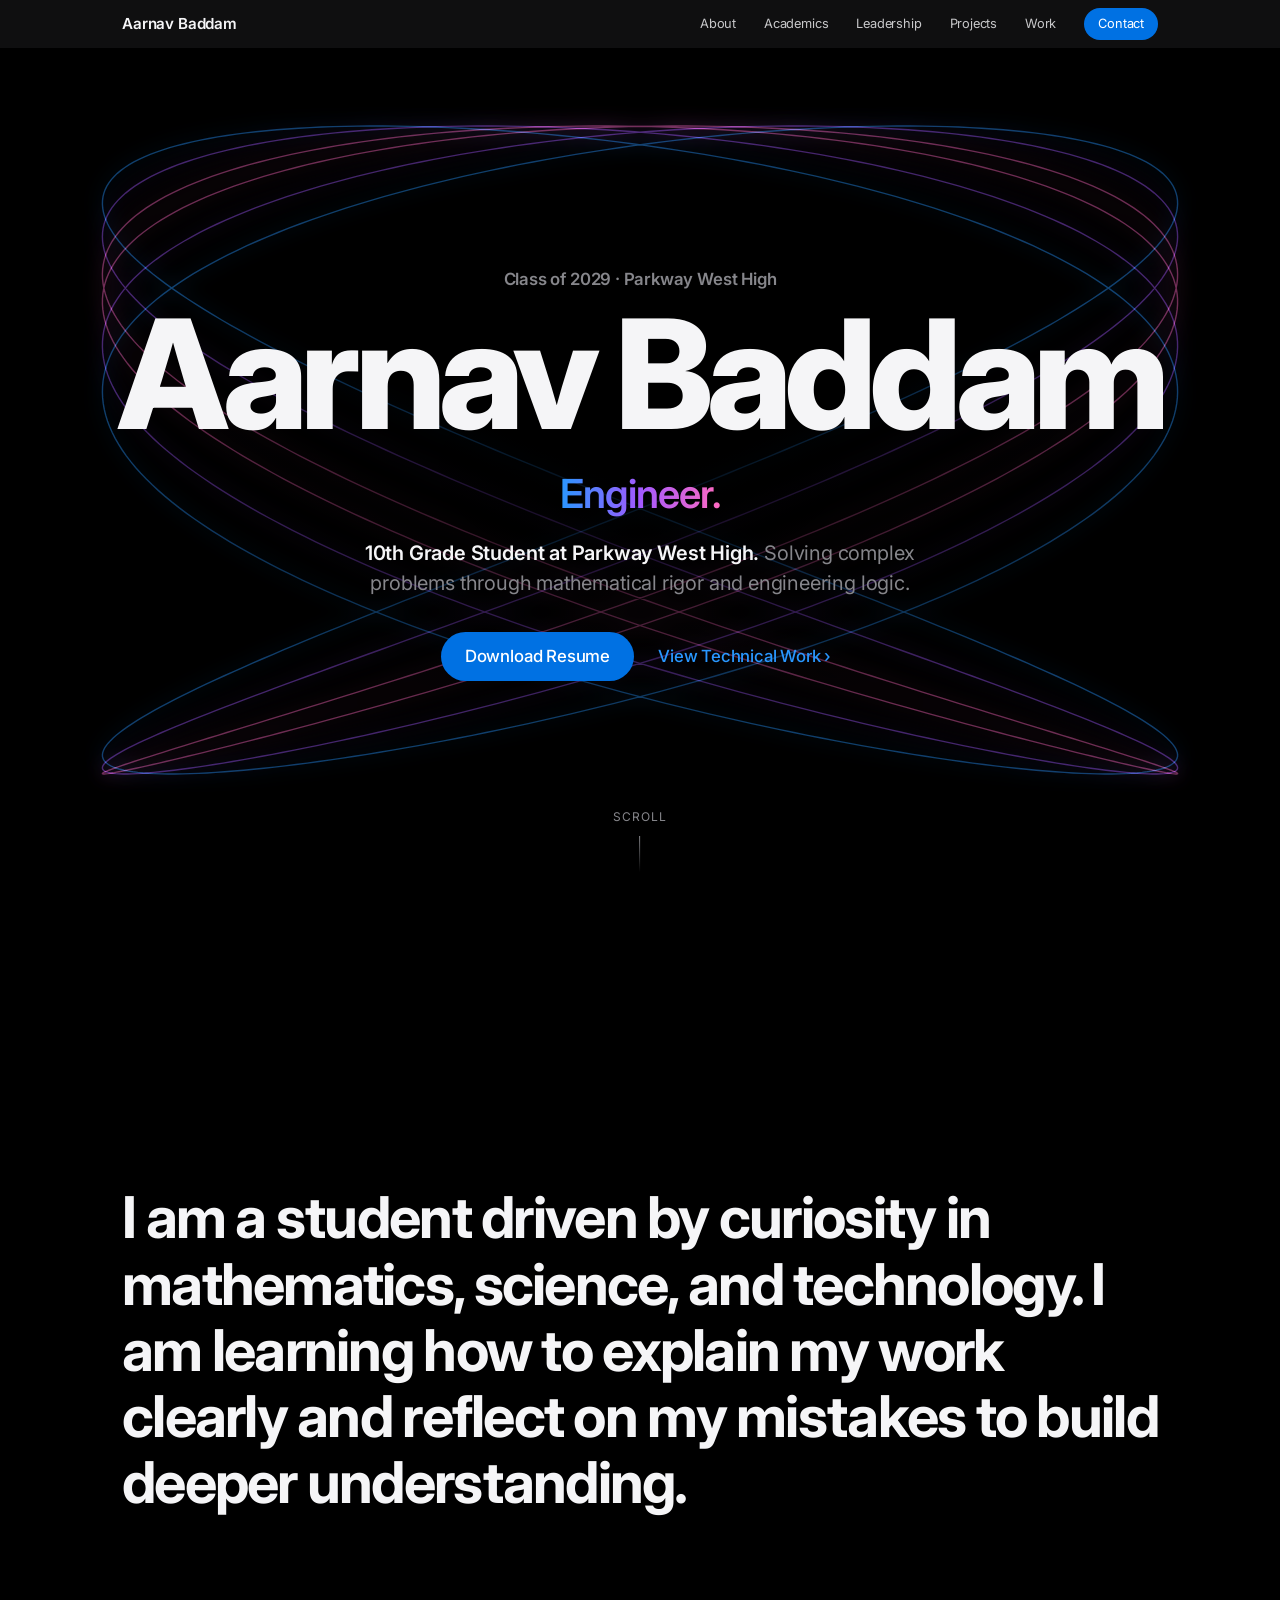
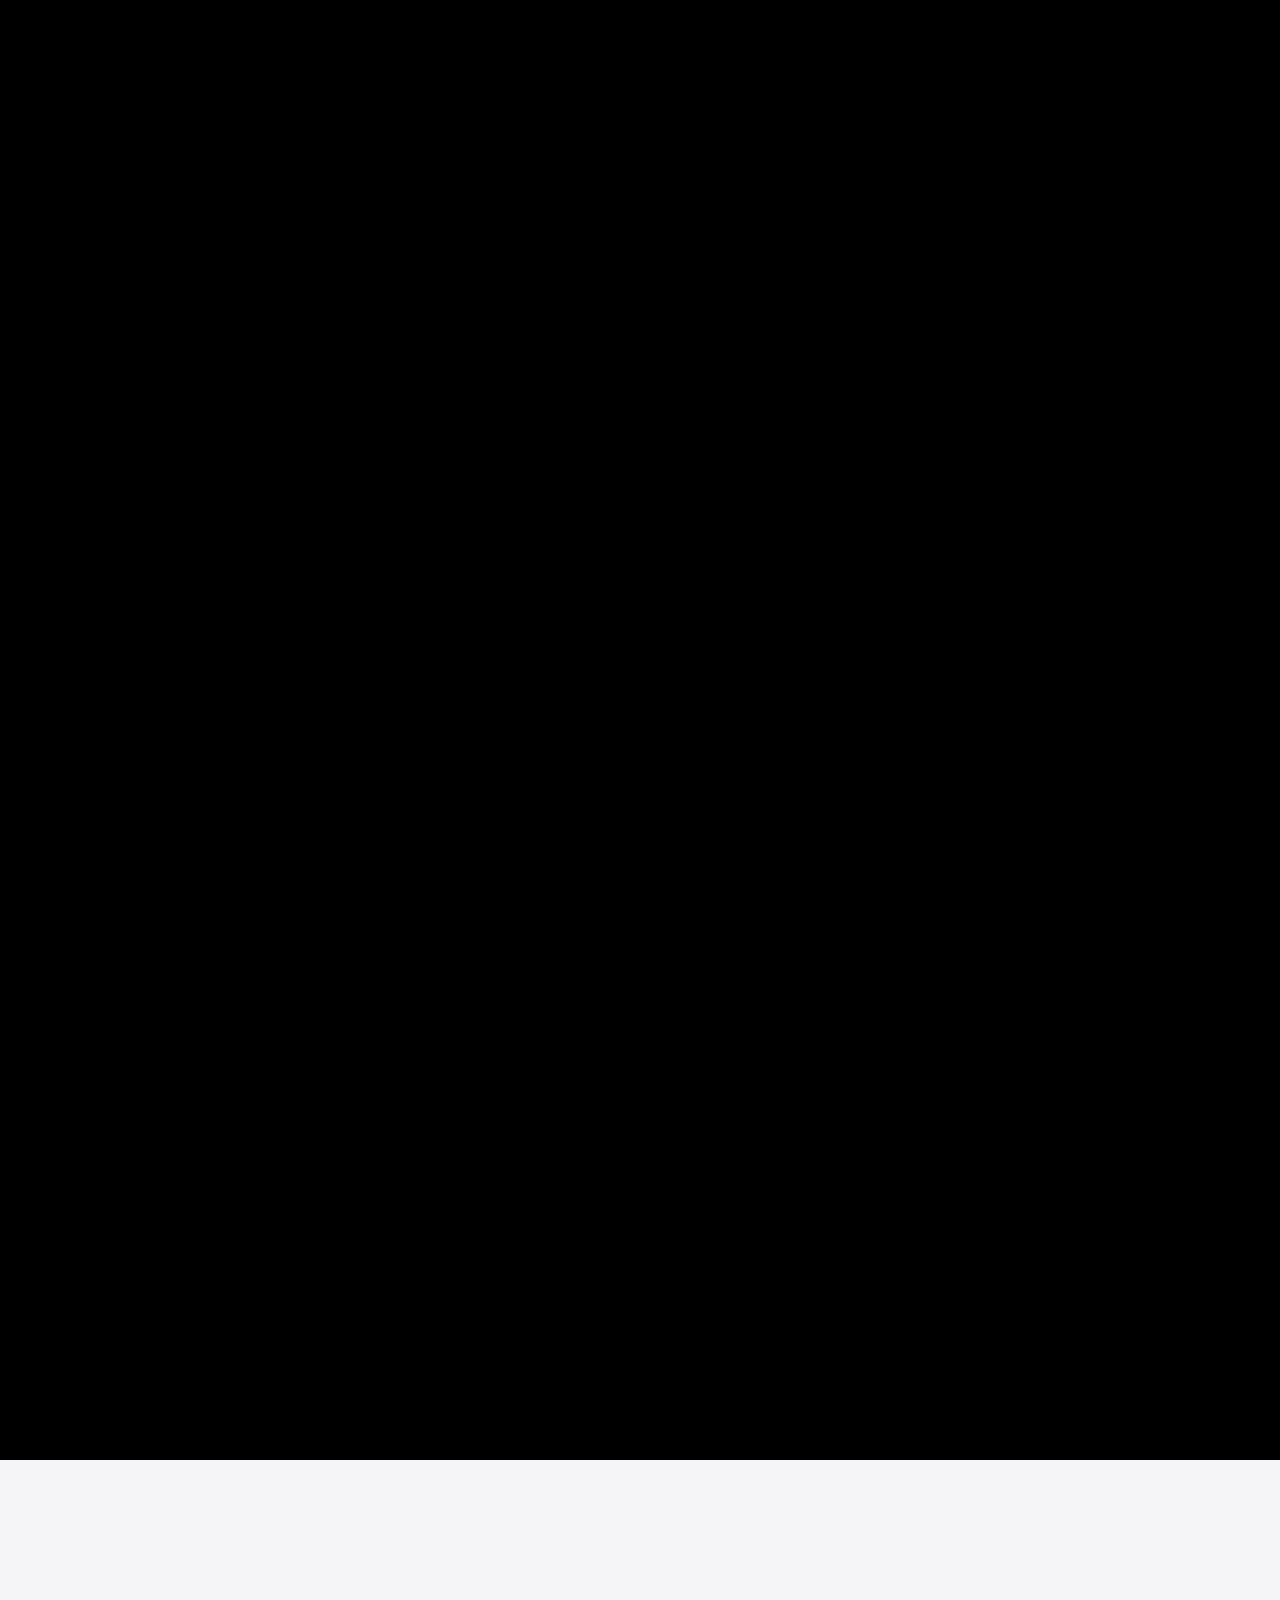
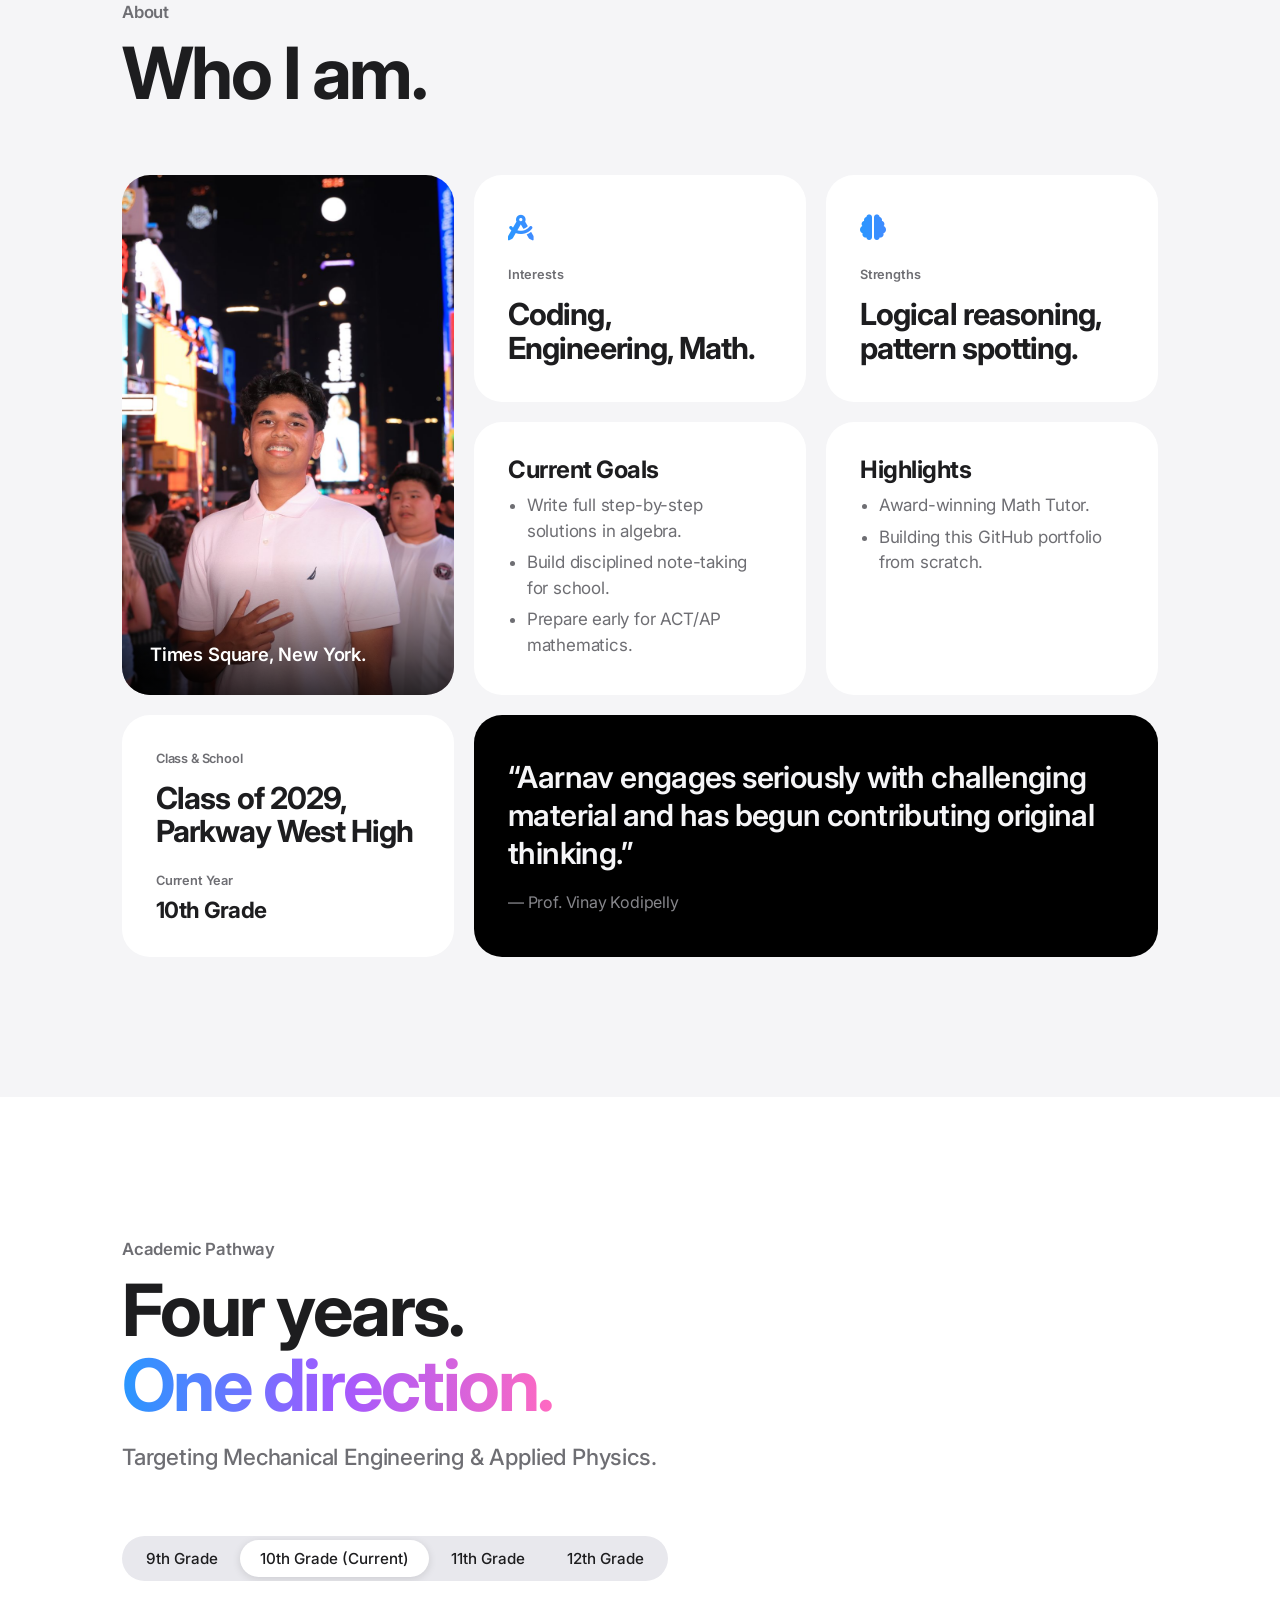
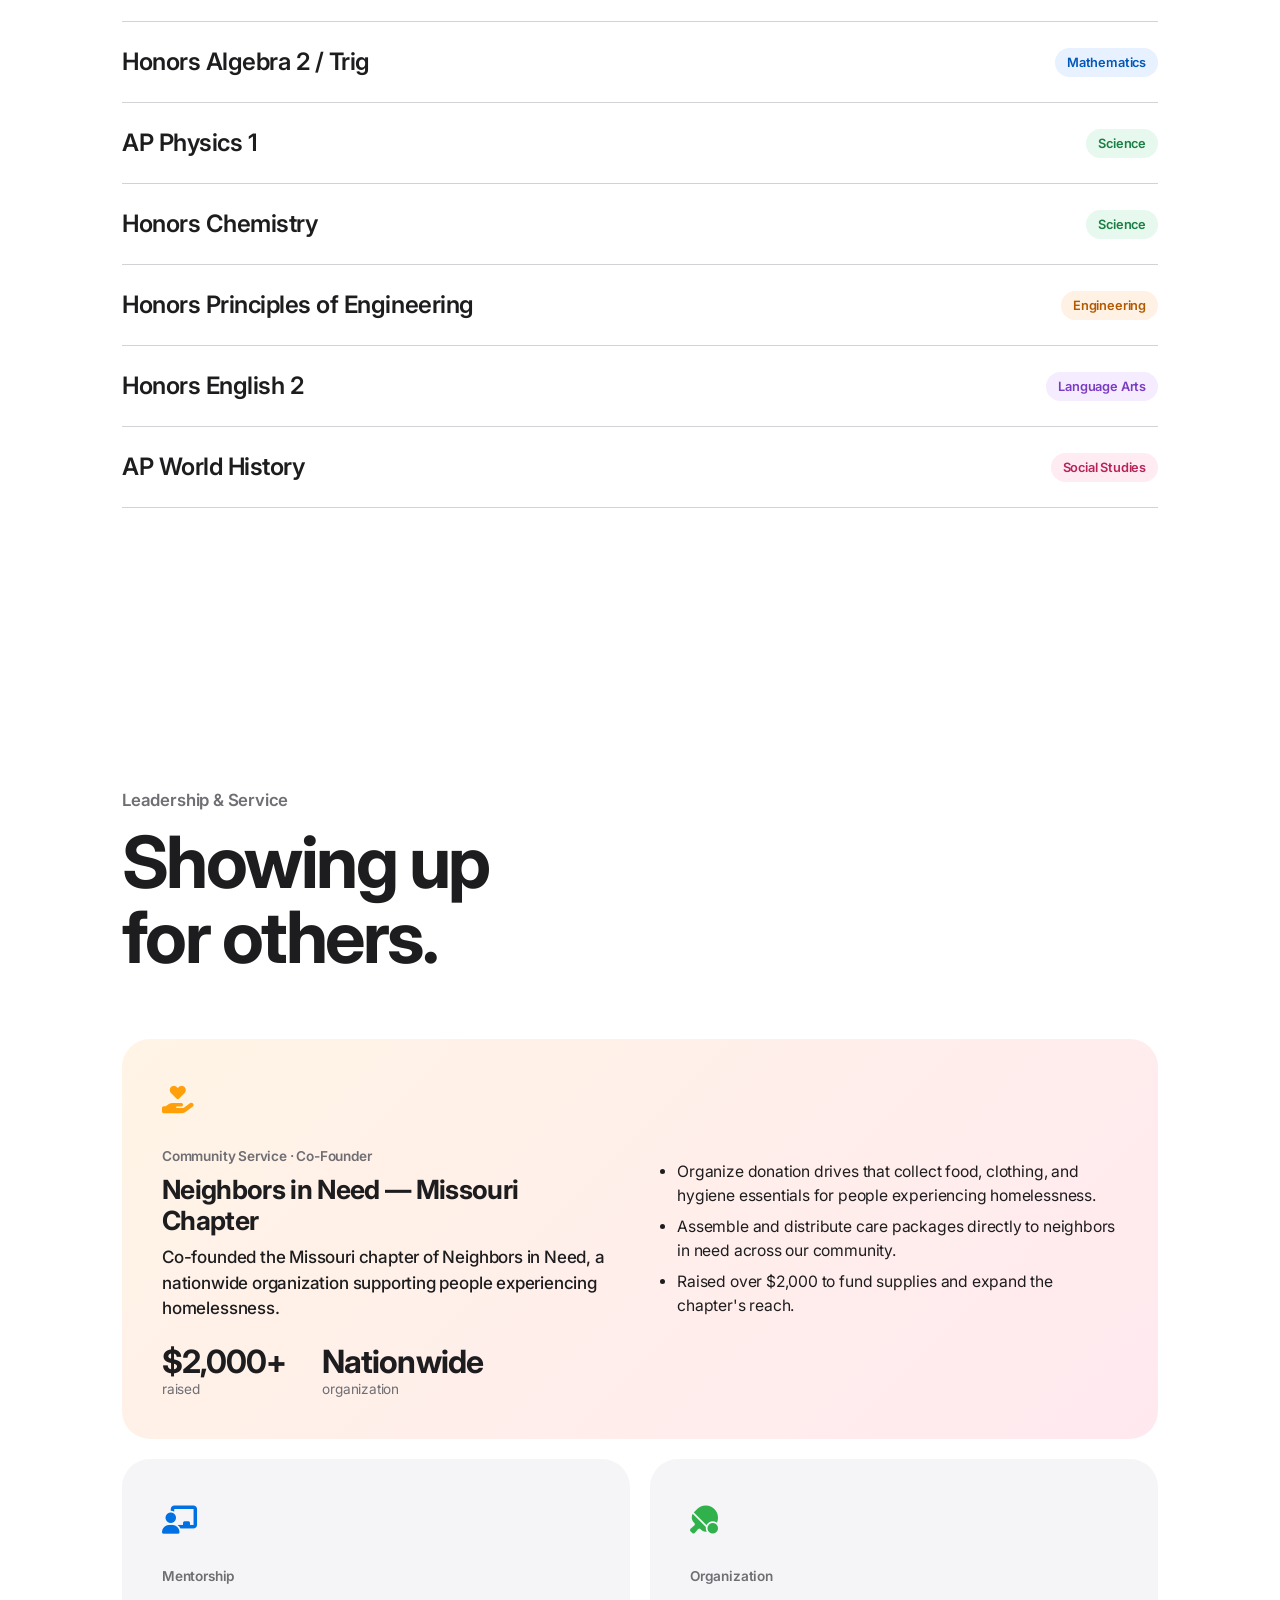
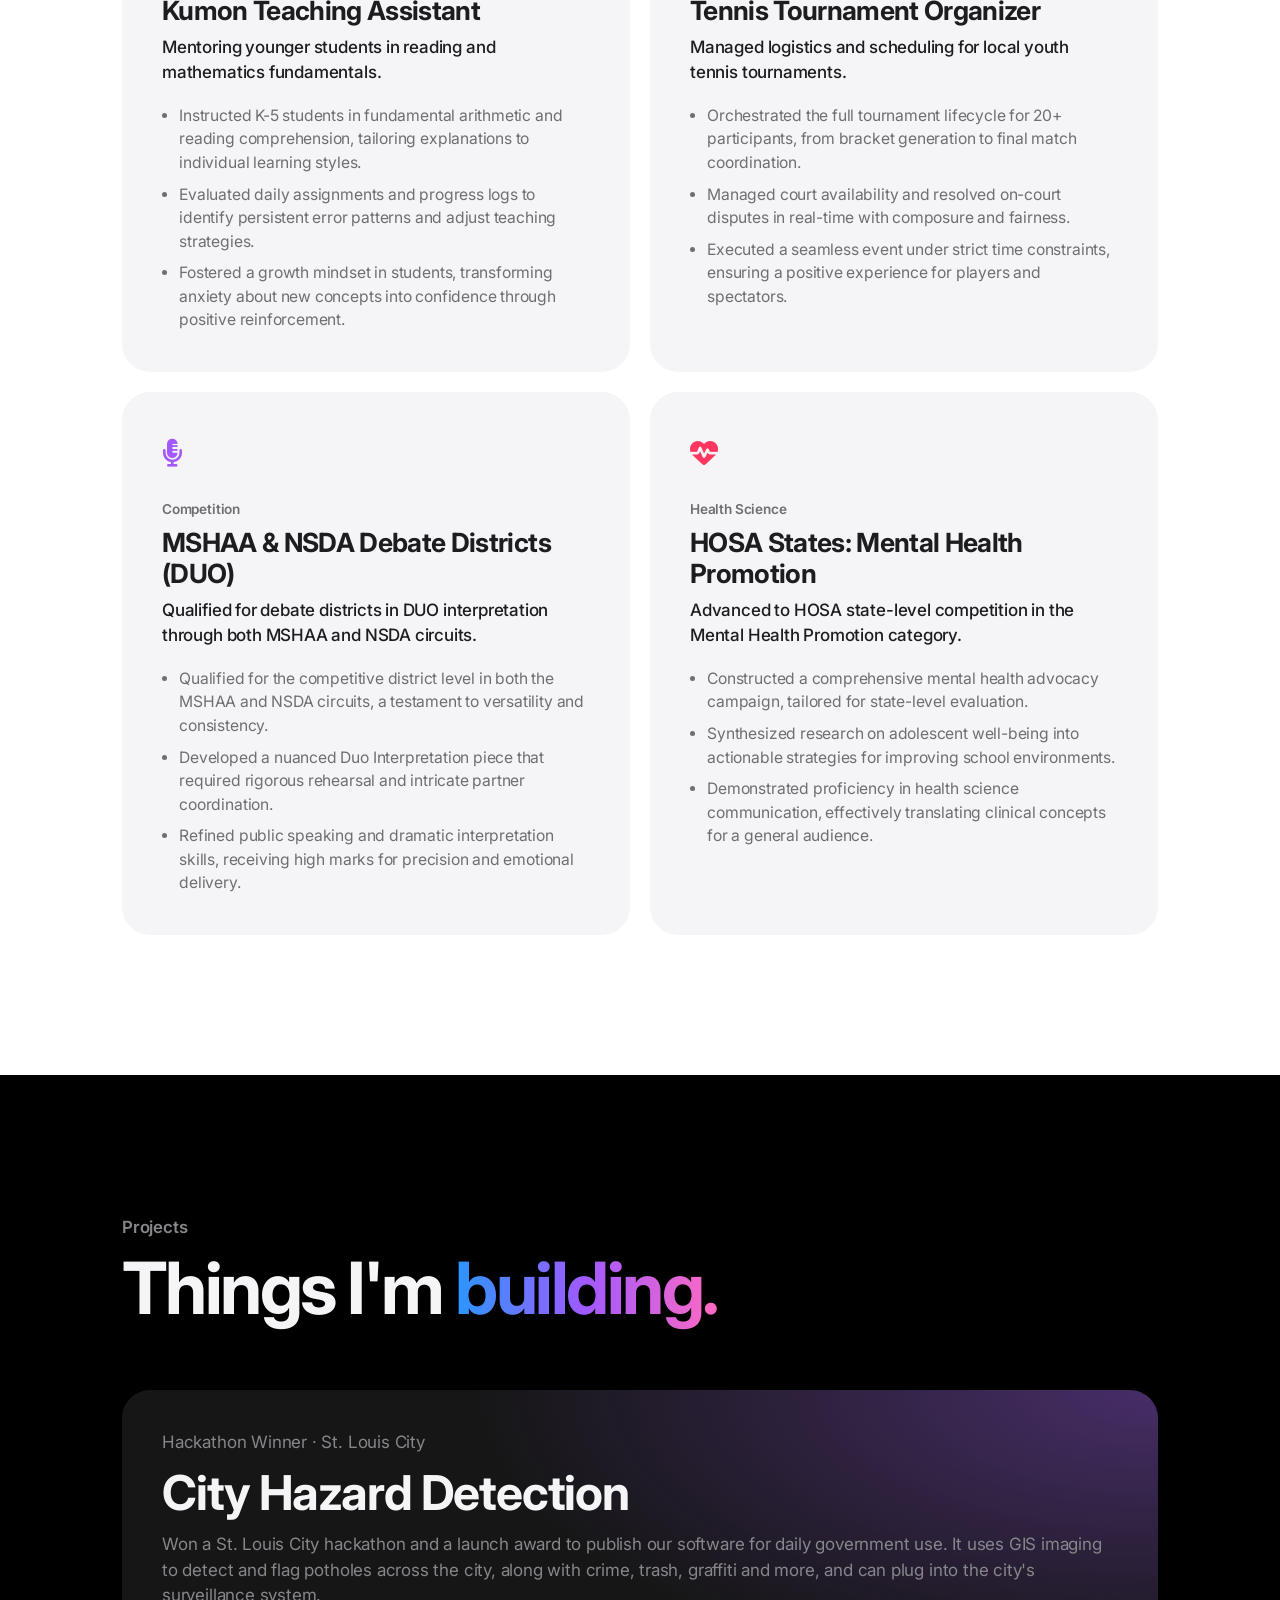
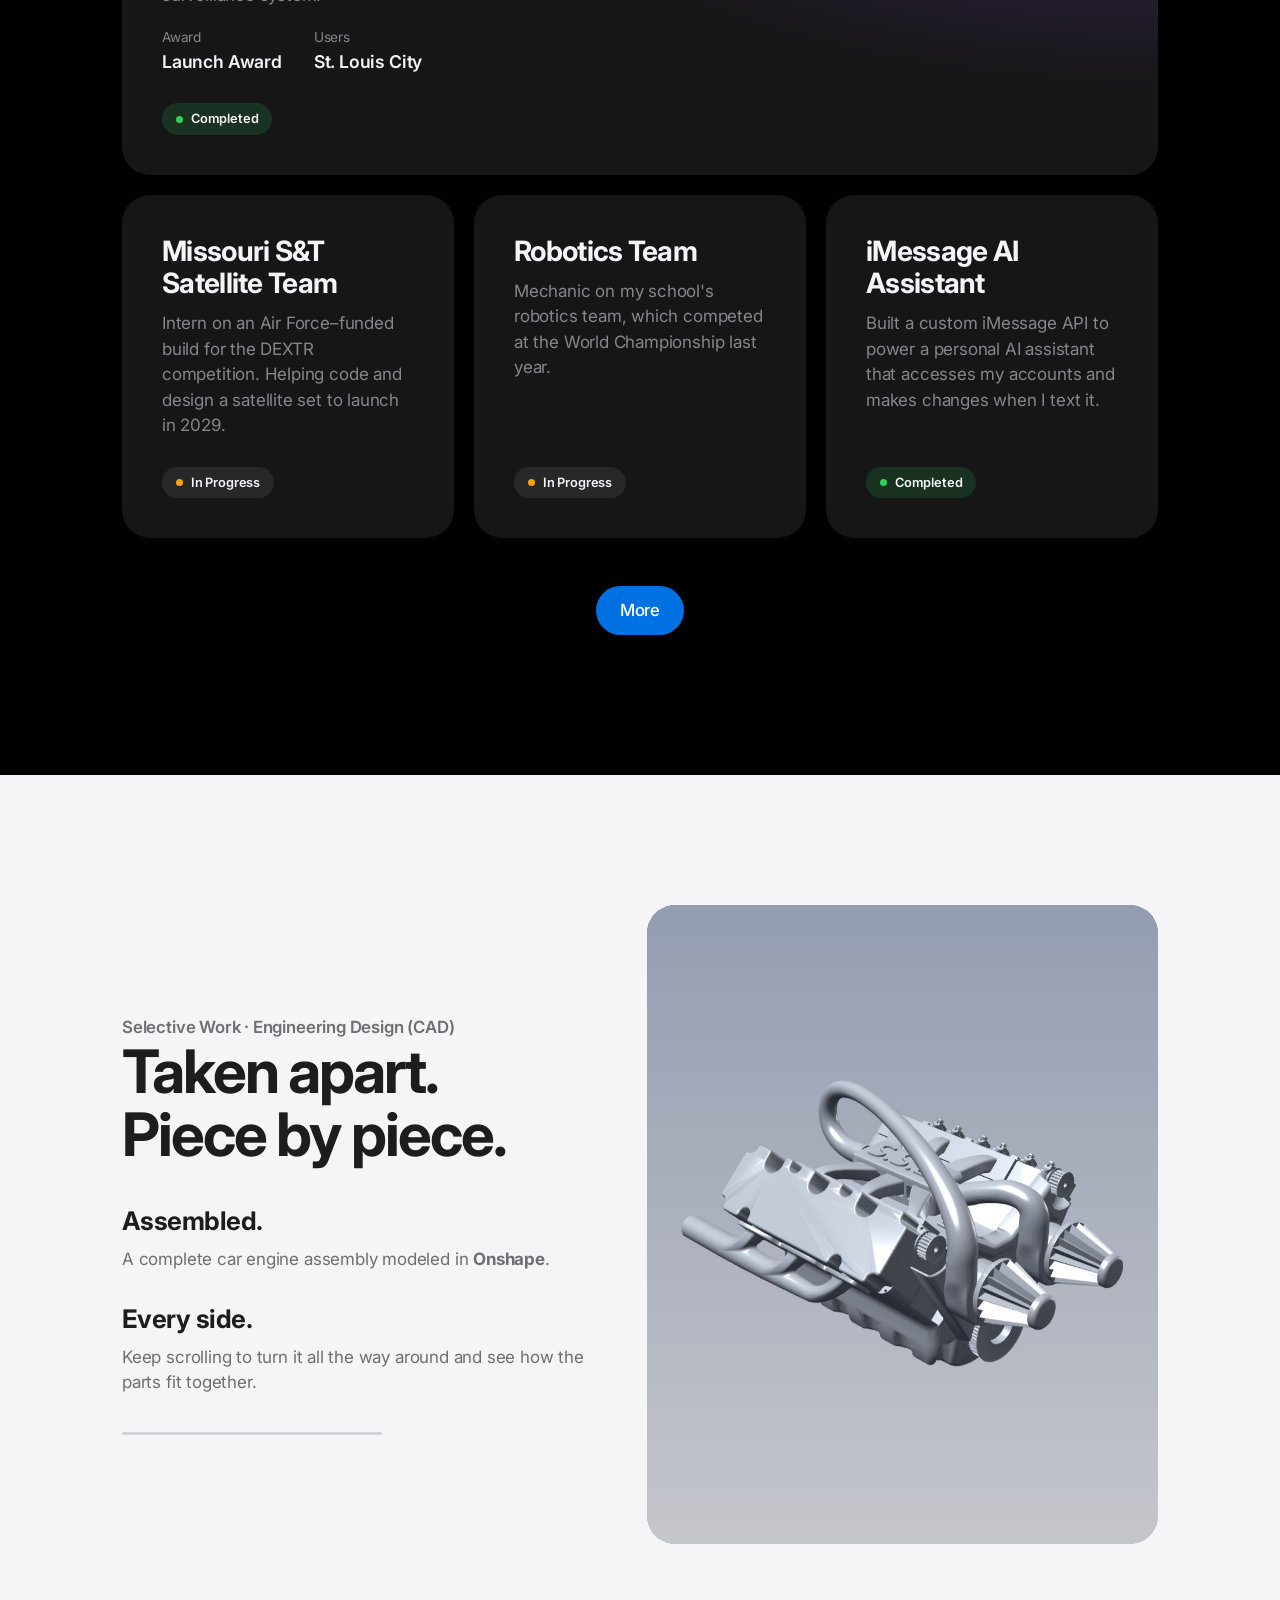
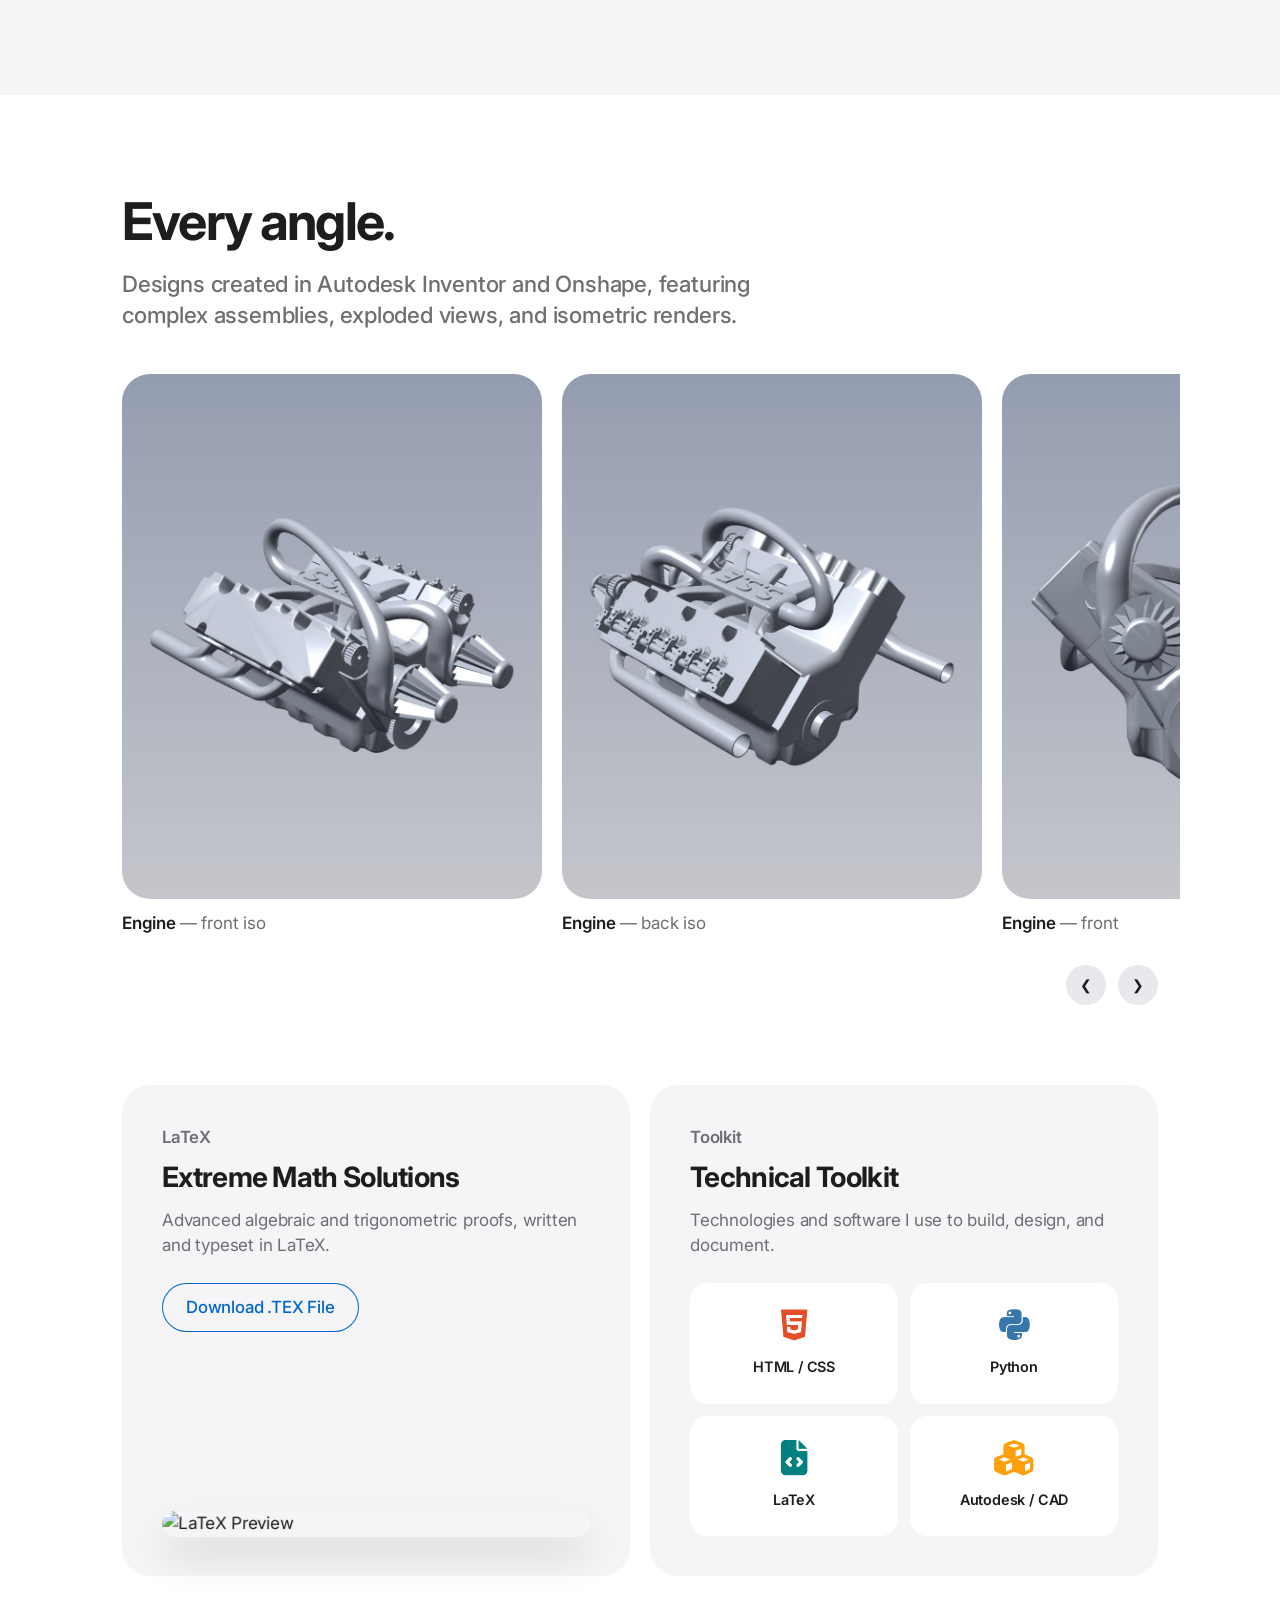
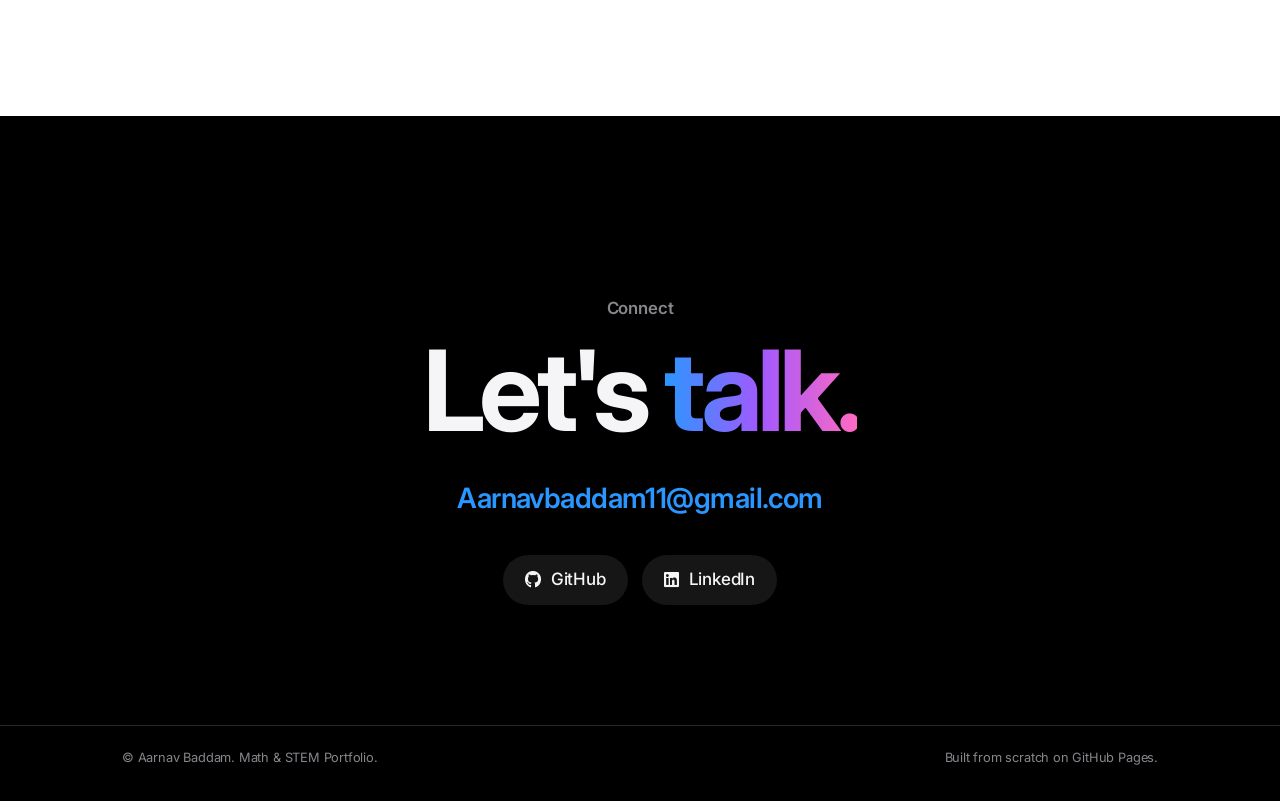
==== commit 46c232e8: "Add 3D engine model, new projects, and trim homepage - Replace the CAD scroll section's image crossf" ====
--- a/index.html
+++ b/index.html
@@ -180,38 +180,6 @@
             </div>
         </section>
 
-        <!-- EXAMS -->
-        <section id="exams" class="section section--alt">
-            <div class="container">
-                <div class="section-head reveal">
-                    <p class="eyebrow">Exams &amp; Benchmarks</p>
-                    <h2 class="headline">The numbers.</h2>
-                    <p class="lede">December 2025 finals — and what each one taught me.</p>
-                </div>
-
-                <div class="stats">
-                    <div class="stat reveal">
-                        <div class="label">Honors Geometry Final</div>
-                        <div class="num" data-count="91">91</div>
-                        <div class="of">/100 · December, 2025</div>
-                        <p>Found gaps in proof writing and geometry concepts.</p>
-                    </div>
-                    <div class="stat reveal" style="--d:.1s">
-                        <div class="label">AP Human Geography Final</div>
-                        <div class="num" data-count="106">106</div>
-                        <div class="of">/100 (Curved Score) · December, 2025</div>
-                        <p>Applied my knowledge of geographic concepts and complex spatial analysis.</p>
-                    </div>
-                    <div class="stat reveal" style="--d:.2s">
-                        <div class="label">Honors Biology Final</div>
-                        <div class="num" data-count="97">97</div>
-                        <div class="of">/100 · December, 2025</div>
-                        <p>Noticed gaps in my understanding of biological processes.</p>
-                    </div>
-                </div>
-            </div>
-        </section>
-
         <!-- LEADERSHIP -->
         <section id="leadership" class="section">
             <div class="container">
@@ -311,29 +279,33 @@
 
                 <div class="proj-grid">
                     <article class="proj proj--feature reveal">
-                        <p style="margin-bottom:10px">Algebra Textbook Solutions</p>
-                        <h3>Extreme Algebra Solutions</h3>
-                        <p>Contributed to comprehensive solution sets for an upcoming algebra educational resource.</p>
+                        <p style="margin-bottom:10px">Hackathon Winner · St. Louis City</p>
+                        <h3>City Hazard Detection</h3>
+                        <p>Won a St. Louis City hackathon and a launch award to publish our software for daily
+                            government use. It uses GIS imaging to detect and flag potholes across the city, along
+                            with crime, trash, graffiti and more, and can plug into the city's surveillance system.</p>
                         <div class="isbn">
-                            <div>ISBN<strong>9798287594442</strong></div>
-                            <div>Pub Date<strong>Summer 2026</strong></div>
-                        </div>
-                        <div class="foot"><span class="status status--pub">Pub Date: Summer 2026</span></div>
+                            <div>Award<strong>Launch Award</strong></div>
+                            <div>Users<strong>St. Louis City</strong></div>
+                        </div>
+                        <div class="foot"><span class="status status--done">Completed</span></div>
                     </article>
                     <article class="proj reveal">
-                        <h3>Portfolio Project</h3>
-                        <p>Helped students create their own portfolios and taught them the workflow of coding.</p>
+                        <h3>Missouri S&amp;T Satellite Team</h3>
+                        <p>Intern on an Air Force–funded build for the DEXTR competition. Helping code and design a
+                            satellite set to launch in 2029.</p>
                         <div class="foot"><span class="status">In Progress</span></div>
                     </article>
                     <article class="proj reveal" style="--d:.1s">
-                        <h3>Automotive Aerodynamics</h3>
-                        <p>Independent research into fluid dynamics and automotive efficiency.</p>
+                        <h3>Robotics Team</h3>
+                        <p>Mechanic on my school's robotics team, which competed at the World Championship last year.</p>
                         <div class="foot"><span class="status">In Progress</span></div>
                     </article>
-                    <article class="proj reveal">
-                        <h3>Kumon Article</h3>
-                        <p>Documenting observations on student learning patterns and effective teaching strategies.</p>
-                        <div class="foot"><span class="status">In Progress</span></div>
+                    <article class="proj reveal" style="--d:.2s">
+                        <h3>iMessage AI Assistant</h3>
+                        <p>Built a custom iMessage API to power a personal AI assistant that accesses my accounts and
+                            makes changes when I text it.</p>
+                        <div class="foot"><span class="status status--done">Completed</span></div>
                     </article>
                 </div>
                 <div class="more-row reveal">
@@ -352,18 +324,19 @@
                         <div style="margin-top:36px">
                             <div class="step" data-step="0">
                                 <h3>Assembled.</h3>
-                                <p>A complete assembly modeled in <strong>Autodesk Inventor</strong>.</p>
+                                <p>A complete car engine assembly modeled in <strong>Onshape</strong>.</p>
                             </div>
                             <div class="step dim" data-step="1">
-                                <h3>Exploded.</h3>
-                                <p>Every component separated along its axis to show how it all fits together.</p>
+                                <h3>Every side.</h3>
+                                <p>Keep scrolling to turn it all the way around and see how the parts fit together.</p>
                             </div>
                         </div>
                         <div class="progress-track"><div class="progress-fill" id="explodeFill"></div></div>
                     </div>
                     <div class="stage">
-                        <img src="Images/Assembled.jpeg" alt="Assembled CAD model" id="imgAssembled">
-                        <img src="Images/Exploded.jpeg" alt="Exploded CAD model" id="imgExploded" style="opacity:0">
+                        <img src="Images/Engine-front-iso.jpeg" alt="Car engine CAD model, front isometric view" id="imgAssembled">
+                        <img src="Images/Engine-back-iso.jpeg" alt="Car engine CAD model, back isometric view" id="imgExploded" style="opacity:0">
+                        <canvas id="explodeCanvas" role="img" aria-label="3D model of a car engine that turns as you scroll"></canvas>
                     </div>
                 </div>
             </div>
@@ -374,11 +347,16 @@
             <div class="container">
                 <div class="section-head reveal" style="margin-bottom:40px">
                     <h2 class="headline" style="font-size:clamp(2rem,4.5vw,3.25rem)">Every angle.</h2>
-                    <p class="lede">Designs created in Autodesk Inventor, featuring complex assemblies, exploded views,
-                        and isometric renders.</p>
+                    <p class="lede">Designs created in Autodesk Inventor and Onshape, featuring complex assemblies,
+                        exploded views, and isometric renders.</p>
                 </div>
 
                 <div class="gallery reveal" id="gallery">
+                    <figure class="shot"><button aria-label="Expand engine front isometric view"><img src="Images/Engine-front-iso.jpeg" alt="Car engine, front isometric view" loading="lazy"></button><figcaption>Engine <span>— front iso</span></figcaption></figure>
+                    <figure class="shot"><button aria-label="Expand engine back isometric view"><img src="Images/Engine-back-iso.jpeg" alt="Car engine, back isometric view" loading="lazy"></button><figcaption>Engine <span>— back iso</span></figcaption></figure>
+                    <figure class="shot"><button aria-label="Expand engine front view"><img src="Images/Engine-front.jpeg" alt="Car engine, front view showing pulleys" loading="lazy"></button><figcaption>Engine <span>— front</span></figcaption></figure>
+                    <figure class="shot"><button aria-label="Expand engine side view"><img src="Images/Engine-side.jpeg" alt="Car engine, side view showing exhaust headers" loading="lazy"></button><figcaption>Engine <span>— side</span></figcaption></figure>
+                    <figure class="shot"><button aria-label="Expand engine top view"><img src="Images/Engine-top.jpeg" alt="Car engine, top view" loading="lazy"></button><figcaption>Engine <span>— top</span></figcaption></figure>
                     <figure class="shot"><button aria-label="Expand Assembled view"><img src="Images/Assembled.jpeg" alt="Assembled" loading="lazy"></button><figcaption>Assembled <span>— full model</span></figcaption></figure>
                     <figure class="shot"><button aria-label="Expand Exploded view"><img src="Images/Exploded.jpeg" alt="Exploded" loading="lazy"></button><figcaption>Exploded <span>— component layout</span></figcaption></figure>
                     <figure class="shot"><button aria-label="Expand Back isometric view"><img src="Images/Backisoview.jpeg" alt="Back Iso" loading="lazy"></button><figcaption>Back Iso <span>— isometric render</span></figcaption></figure>
@@ -572,13 +550,88 @@
 
             const ep = sceneProgress(explode);
             const mix = clamp((ep - 0.3) / 0.35);
-            imgA.style.opacity = 1 - mix;
-            imgE.style.opacity = mix;
-            imgA.style.transform = `scale(${1 + mix * 0.06})`;
-            imgE.style.transform = `scale(${1.06 - mix * 0.06})`;
+            if (model) model.draw(clamp((ep - 0.1) / 0.75));
+            else {
+                imgA.style.opacity = 1 - mix;
+                imgE.style.opacity = mix;
+                imgA.style.transform = `scale(${1 + mix * 0.06})`;
+                imgE.style.transform = `scale(${1.06 - mix * 0.06})`;
+            }
             fill.style.transform = `scaleX(${ep})`;
             steps[0].classList.toggle('dim', mix > 0.5);
             steps[1].classList.toggle('dim', mix <= 0.5);
+        }
+
+        // --- 4b. CAD view: the car engine model turns as you scroll through the section ---
+        // Until three.js and the model load (or if WebGL is missing) the two photos crossfade instead.
+        let model = null;
+
+        function loadScript(src) {
+            return new Promise((resolve, reject) => {
+                const s = document.createElement('script');
+                s.src = src;
+                s.onload = resolve;
+                s.onerror = reject;
+                document.head.append(s);
+            });
+        }
+
+        function initModel(gltf) {
+            const stage = explode.querySelector('.stage');
+            const canvas = document.getElementById('explodeCanvas');
+            let renderer;
+            try { renderer = new THREE.WebGLRenderer({ canvas, antialias: true, alpha: true }); }
+            catch { return; }
+            renderer.setPixelRatio(Math.min(devicePixelRatio, 2));
+
+            const scene = new THREE.Scene();
+            const camera = new THREE.PerspectiveCamera(30, 1, 0.01, 100);
+            scene.add(new THREE.HemisphereLight(0xffffff, 0x5a6070, 0.55));
+            const key = new THREE.DirectionalLight(0xffffff, 0.7);
+            key.position.set(-3, 5, 4);
+            const rim = new THREE.DirectionalLight(0xffffff, 0.35);
+            rim.position.set(4, 2, -4);
+            scene.add(key, rim);
+
+            // The STL export carries no colors, so give the whole engine one machined-steel finish
+            const engine = gltf.scene;
+            const steel = new THREE.MeshPhongMaterial({ color: 0xa3a9b4, shininess: 70, specular: 0x555555 });
+            engine.traverse(o => { if (o.isMesh) o.material = steel; });
+            scene.add(engine);
+            const radius = new THREE.Box3().setFromObject(engine).getBoundingSphere(new THREE.Sphere()).radius;
+
+            let dist = 1;
+            function size() {
+                const aspect = stage.clientWidth / stage.clientHeight;
+                renderer.setSize(stage.clientWidth, stage.clientHeight, false);
+                camera.aspect = aspect;
+                camera.updateProjectionMatrix();
+                // Back off far enough that the model's bounding sphere fits the narrower field of view
+                const half = Math.atan(Math.tan(THREE.MathUtils.degToRad(15)) * Math.min(1, aspect));
+                dist = radius / Math.sin(half) * 0.92;
+            }
+
+            model = {
+                draw(p) {
+                    // One full turn across the section, viewed from slightly above
+                    engine.rotation.y = -0.6 + p * Math.PI * 2;
+                    camera.position.set(0, dist * 0.34, dist * 0.94);
+                    camera.lookAt(0, 0, 0);
+                    renderer.render(scene, camera);
+                }
+            };
+            stage.classList.add('is-3d');
+            addEventListener('resize', () => { size(); onScroll(); });
+            size();
+            onScroll();
+        }
+
+        if (!reduceMotion) {
+            loadScript('https://cdnjs.cloudflare.com/ajax/libs/three.js/r128/three.min.js')
+                .then(() => loadScript('https://cdn.jsdelivr.net/npm/three@0.128.0/examples/js/loaders/GLTFLoader.js'))
+                .then(() => new THREE.GLTFLoader().loadAsync('Models/engine.glb'))
+                .then(initModel)
+                .catch(() => {}); // offline or blocked CDN: the photo crossfade stays
         }
 
         let ticking = false;
@@ -590,23 +643,11 @@
         addEventListener('resize', onScroll);
         onScroll();
 
-        // --- 5. Reveal on scroll + count-up numbers ---
-        function countUp(el) {
-            const target = +el.dataset.count;
-            if (reduceMotion) return;
-            const start = performance.now(), dur = 1400;
-            (function step(now) {
-                const p = clamp((now - start) / dur);
-                el.textContent = Math.round(target * (1 - Math.pow(1 - p, 3)));
-                if (p < 1) requestAnimationFrame(step);
-            })(start);
-        }
-
+        // --- 5. Reveal on scroll ---
         const io = new IntersectionObserver(entries => {
             entries.forEach(e => {
                 if (!e.isIntersecting) return;
                 e.target.classList.add('in');
-                e.target.querySelectorAll('[data-count]').forEach(countUp);
                 io.unobserve(e.target);
             });
         }, { threshold: 0.15, rootMargin: '0px 0px -40px 0px' });
--- a/styles.css
+++ b/styles.css
@@ -458,34 +458,6 @@
 .chip[data-c="lang"] { --c-bg: #f5ecff; --c-fg: #7a3cc2; }
 .chip[data-c="soc"] { --c-bg: #ffecf3; --c-fg: #b8235a; }
 
-/* ---------- EXAMS ---------- */
-.stats { display: grid; grid-template-columns: repeat(3, 1fr); gap: 20px; }
-
-.stat {
-    background: #fff;
-    border-radius: var(--r);
-    padding: 36px 32px;
-}
-
-.stat .label { font-size: 0.85rem; font-weight: 600; color: var(--muted); }
-
-.stat .num {
-    font-size: clamp(4rem, 8vw, 6rem);
-    font-weight: 800;
-    letter-spacing: -0.05em;
-    line-height: 1;
-    margin: 18px 0 4px;
-    font-variant-numeric: tabular-nums;
-}
-
-.stat .of { color: var(--muted); font-weight: 600; }
-.stat p { color: var(--muted); margin: 18px 0 0; padding-top: 18px; border-top: 1px solid var(--line); }
-.stat:nth-child(1) .num { background: linear-gradient(135deg, #2997ff, #5e5ce6); -webkit-background-clip: text; background-clip: text; color: transparent; }
-.stat:nth-child(2) .num { background: linear-gradient(135deg, #a259ff, #ff6ac1); -webkit-background-clip: text; background-clip: text; color: transparent; }
-.stat:nth-child(3) .num { background: linear-gradient(135deg, #30d158, #00c7be); -webkit-background-clip: text; background-clip: text; color: transparent; }
-
-@media (max-width: 900px) { .stats { grid-template-columns: 1fr; } }
-
 /* ---------- LEADERSHIP ---------- */
 .cards-2 { display: grid; grid-template-columns: 1fr 1fr; gap: 20px; }
 
@@ -638,6 +610,10 @@
     object-fit: cover;
     will-change: opacity, transform;
 }
+
+.stage canvas { position: absolute; inset: 0; width: 100%; height: 100%; display: none; }
+.stage.is-3d canvas { display: block; }
+.stage.is-3d img { display: none; }
 
 .progress-track { height: 3px; background: var(--line); border-radius: 3px; margin-top: 36px; overflow: hidden; max-width: 260px; }
 .progress-fill { height: 100%; width: 100%; background: var(--grad); transform-origin: left; transform: scaleX(0); }
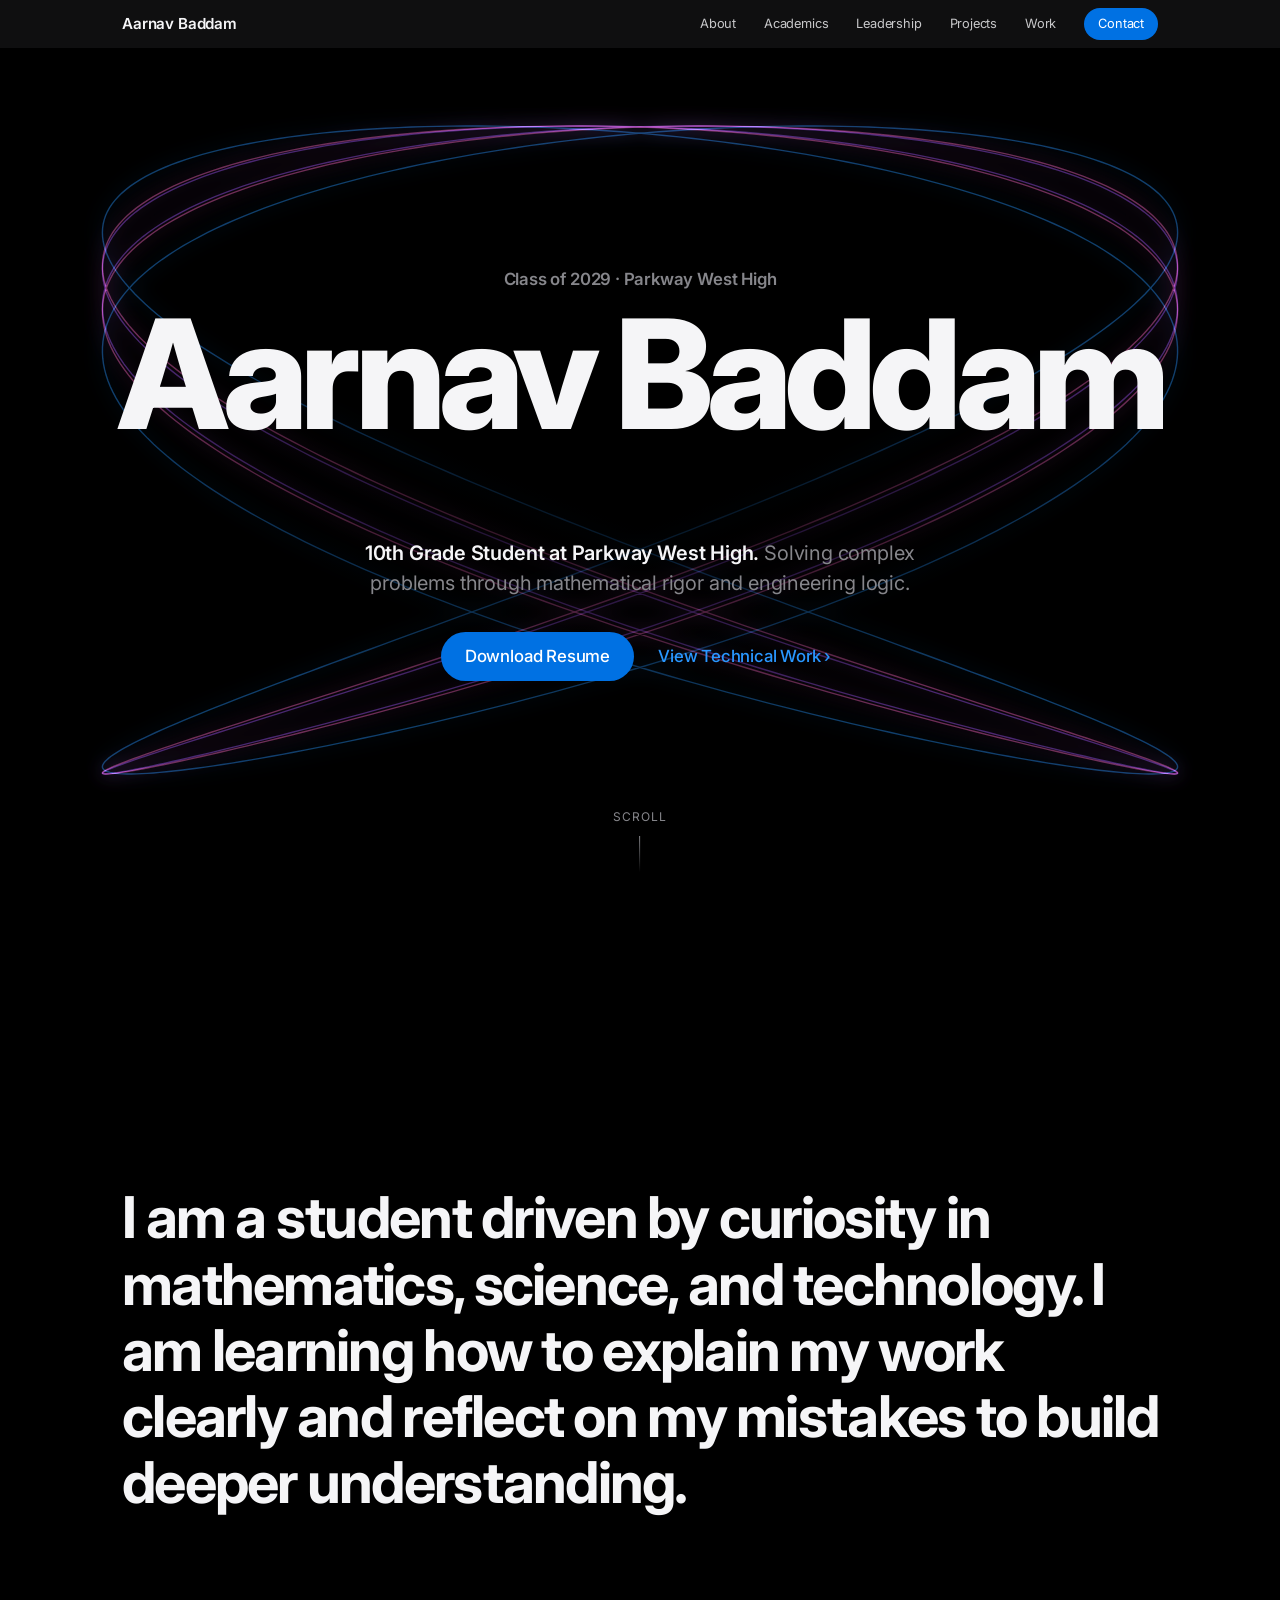
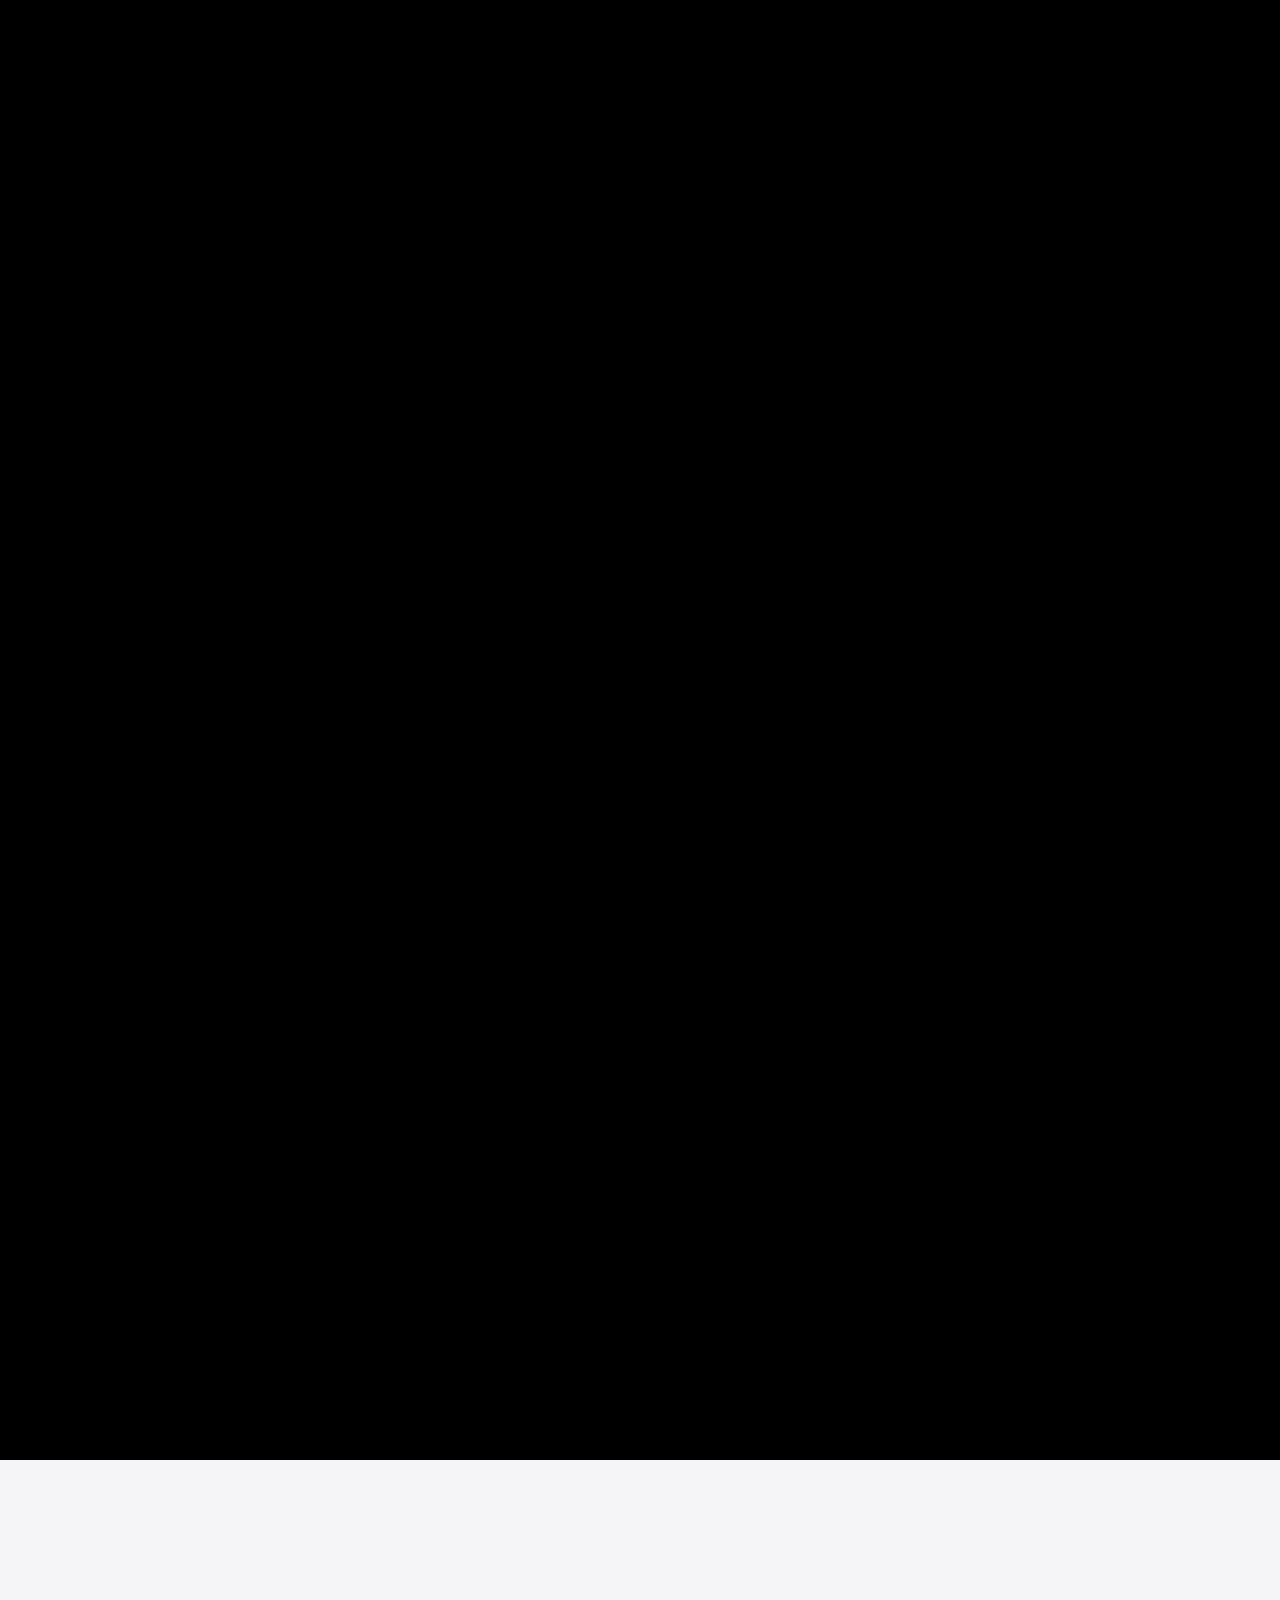
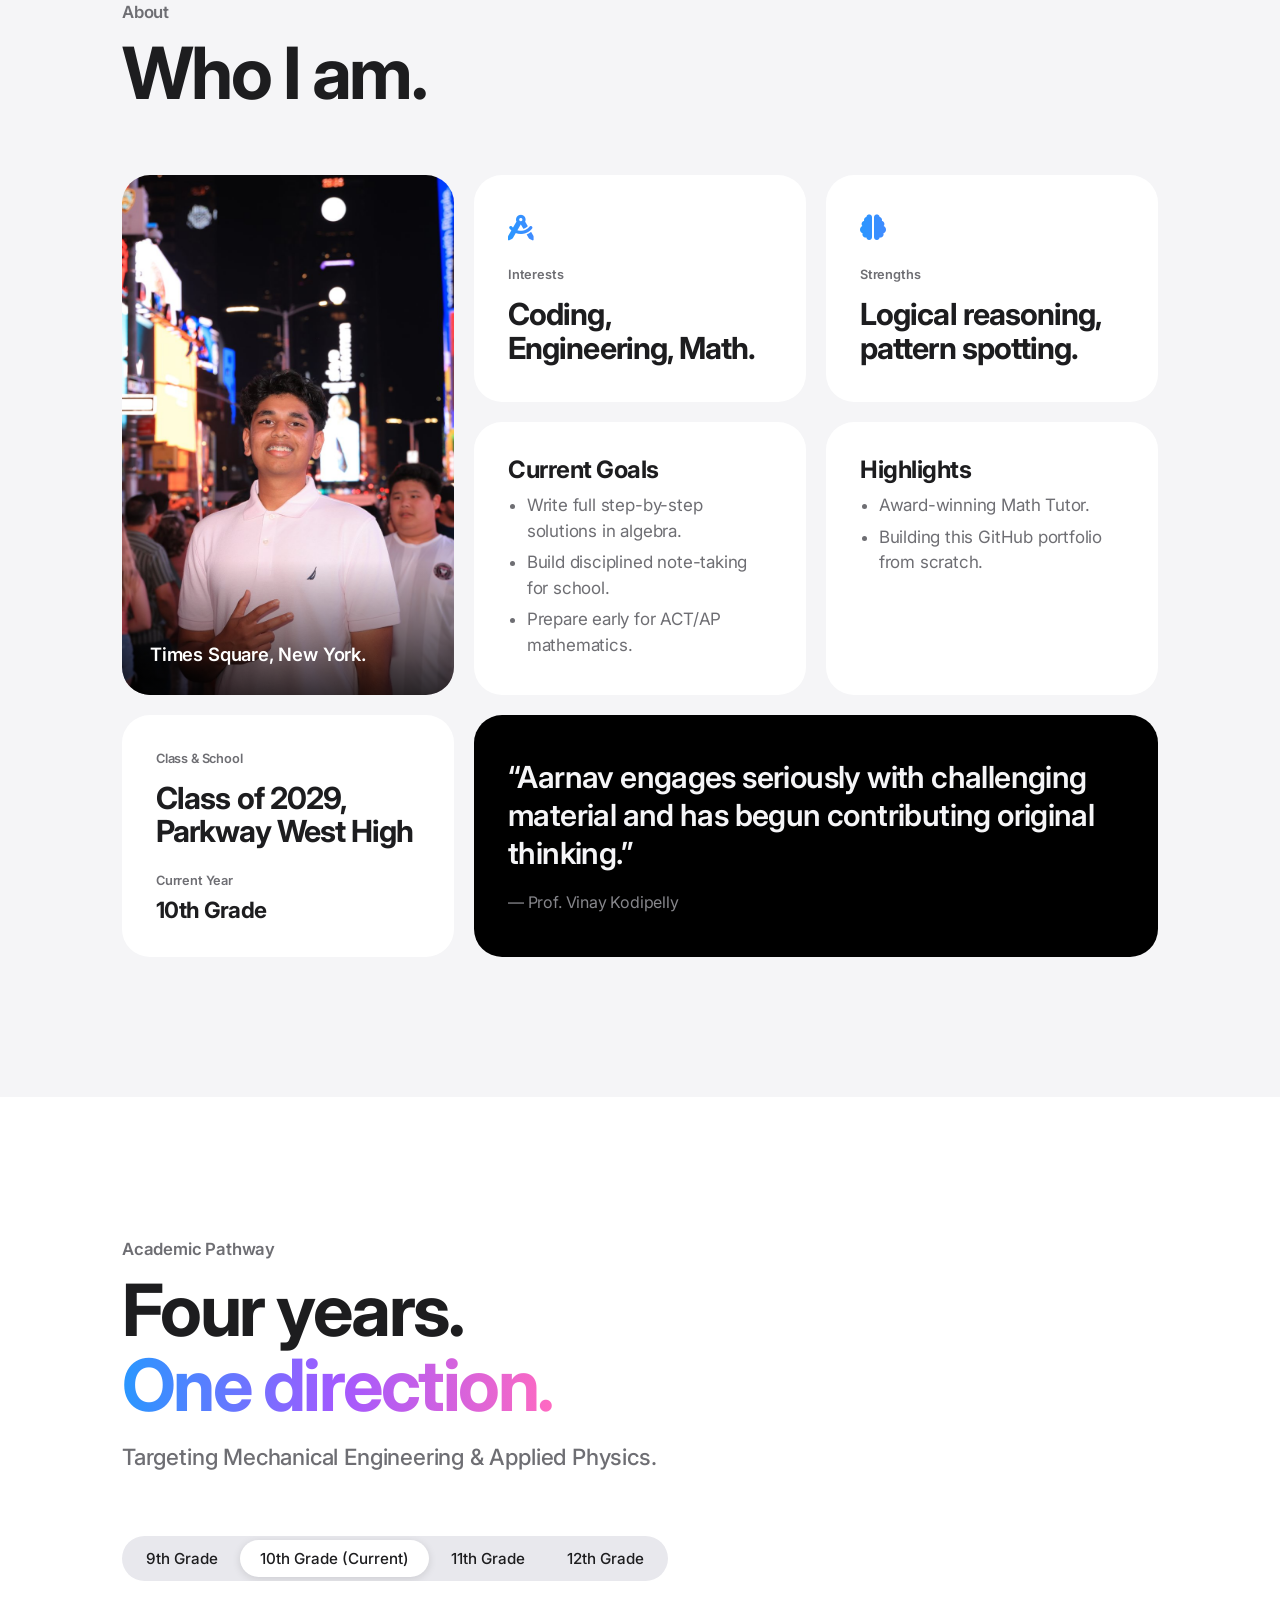
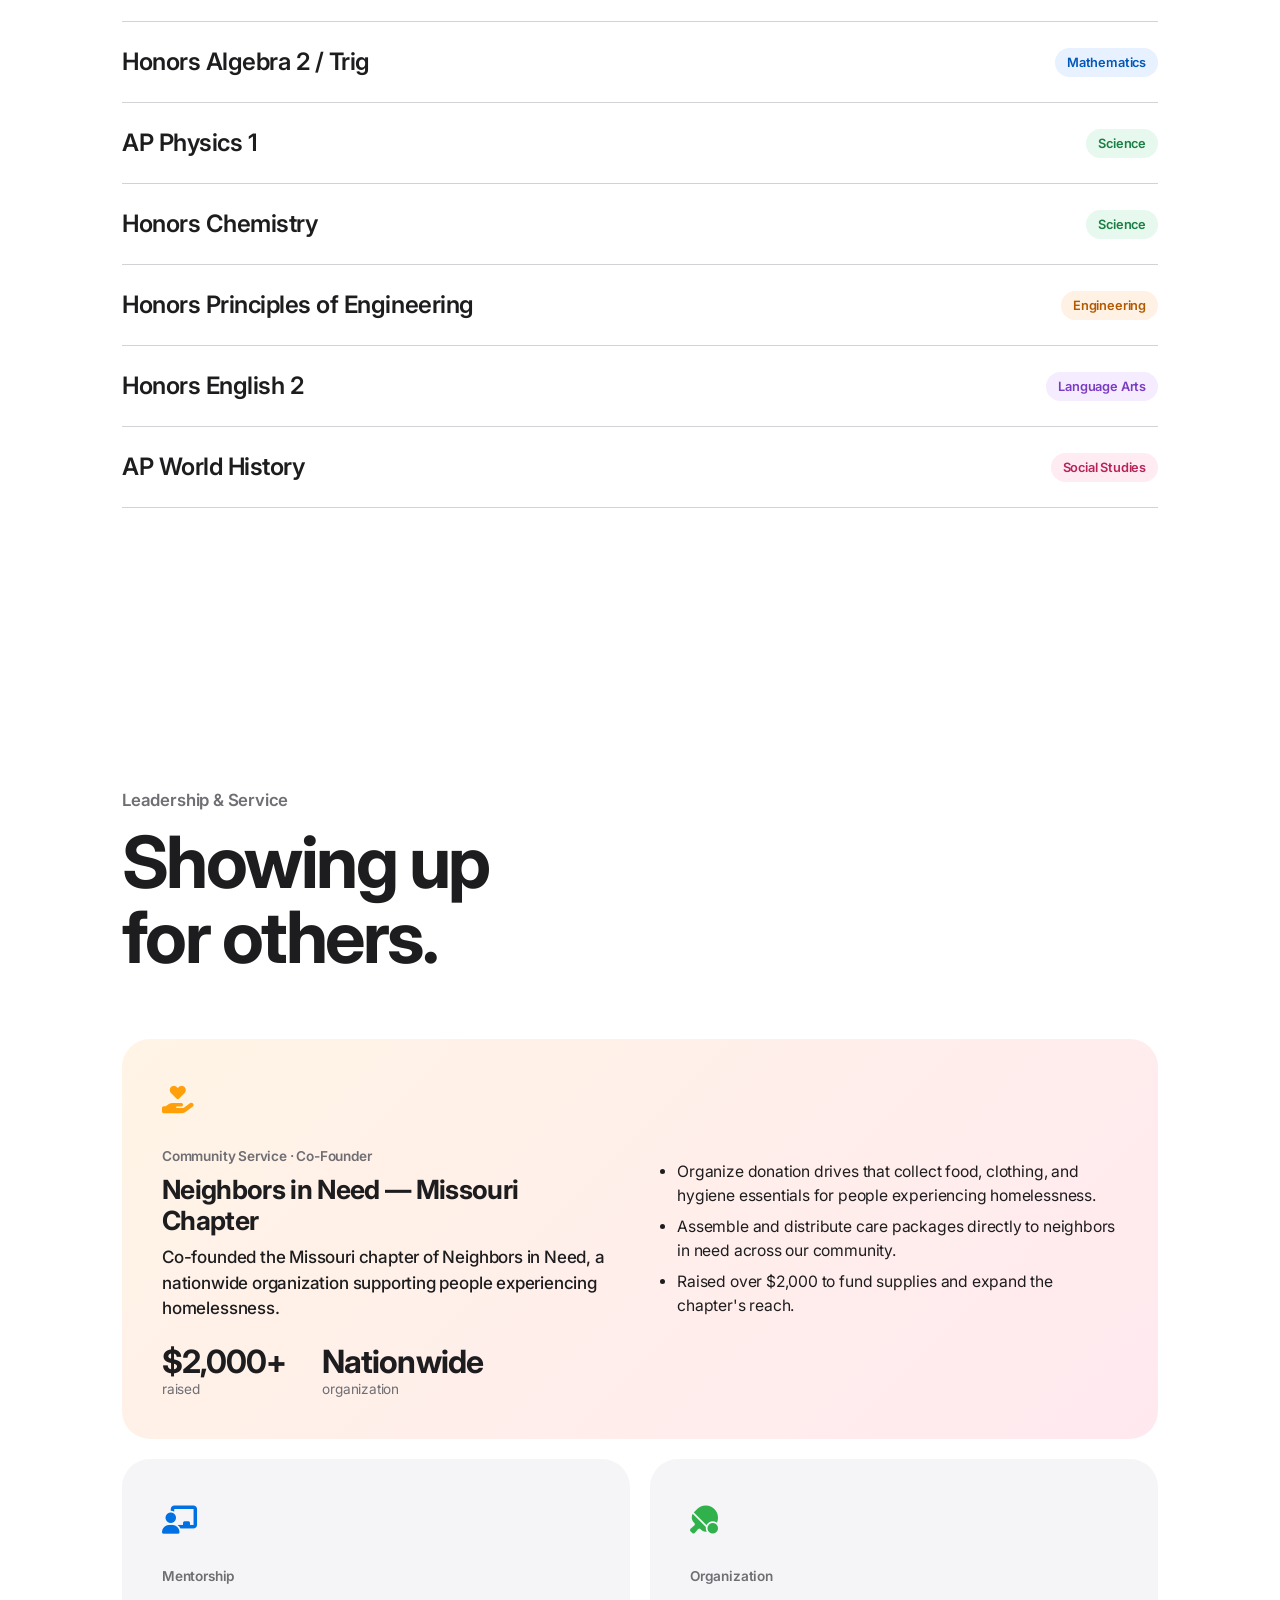
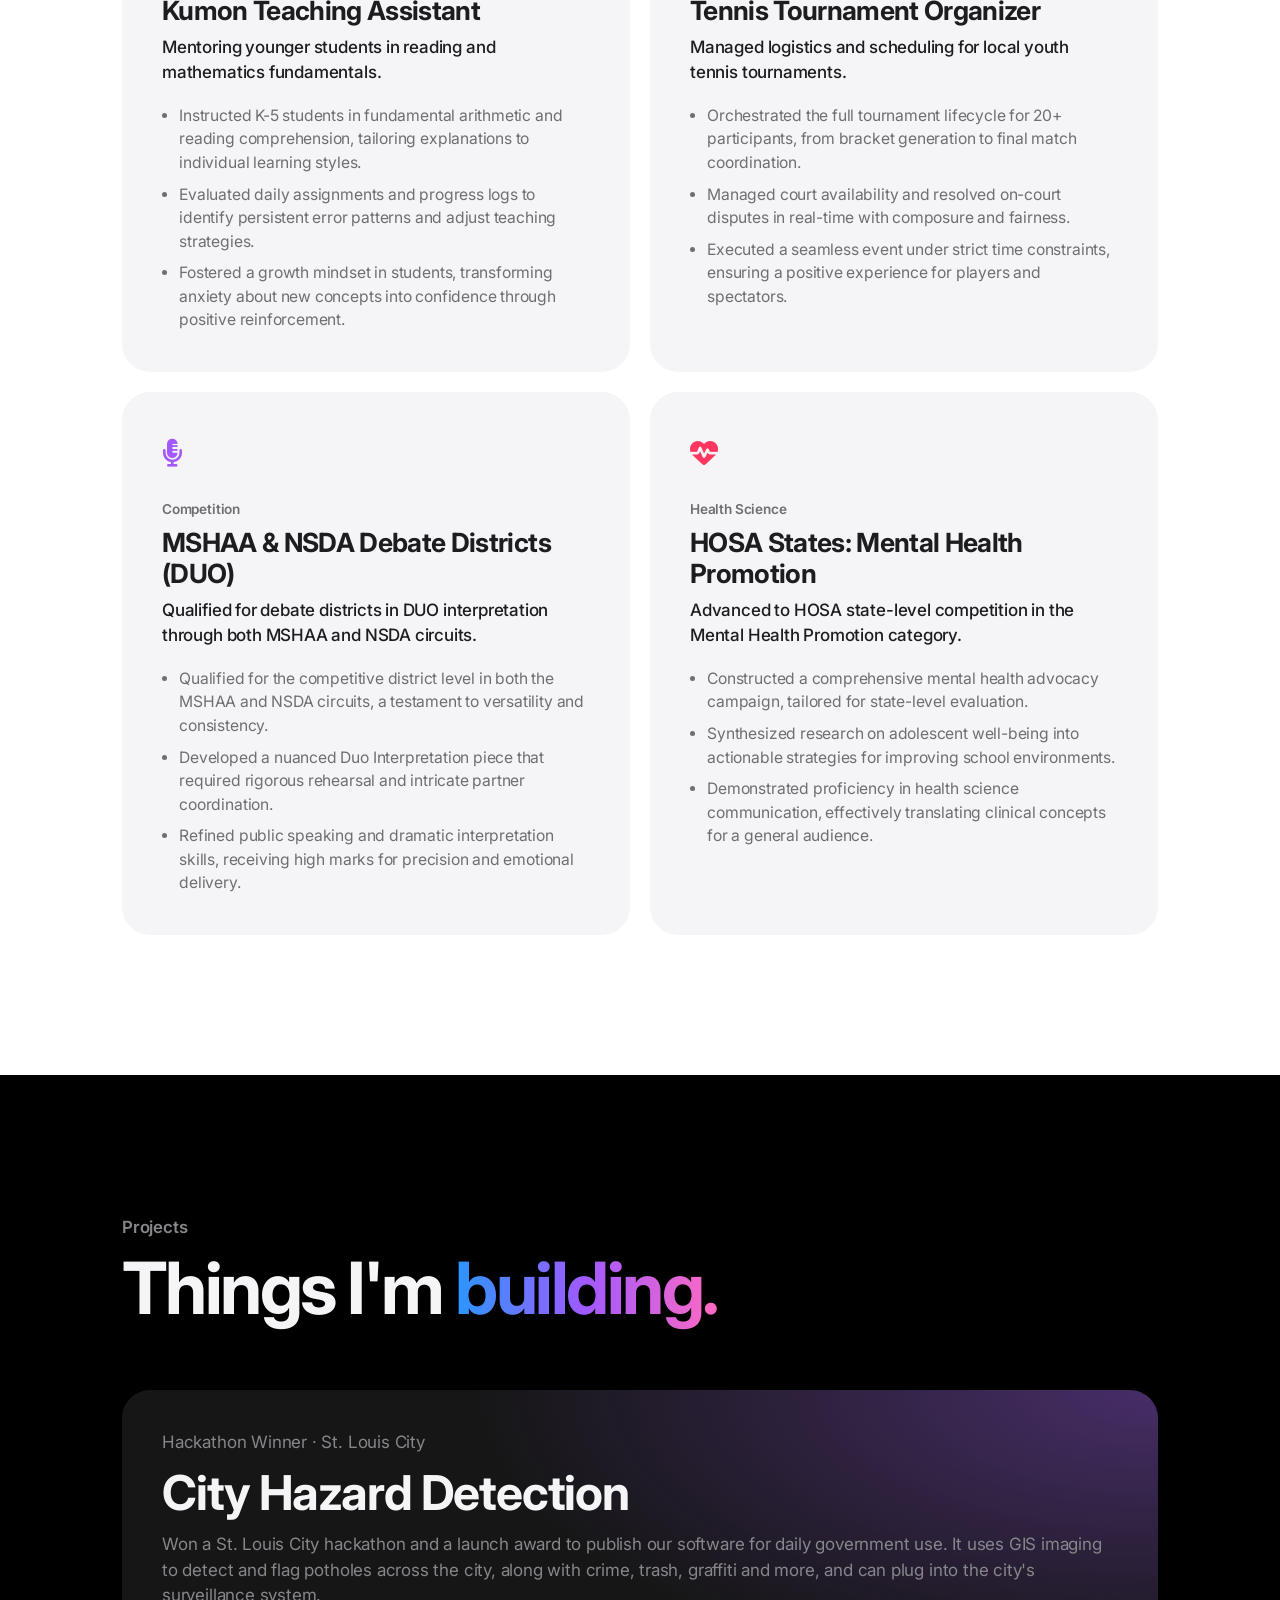
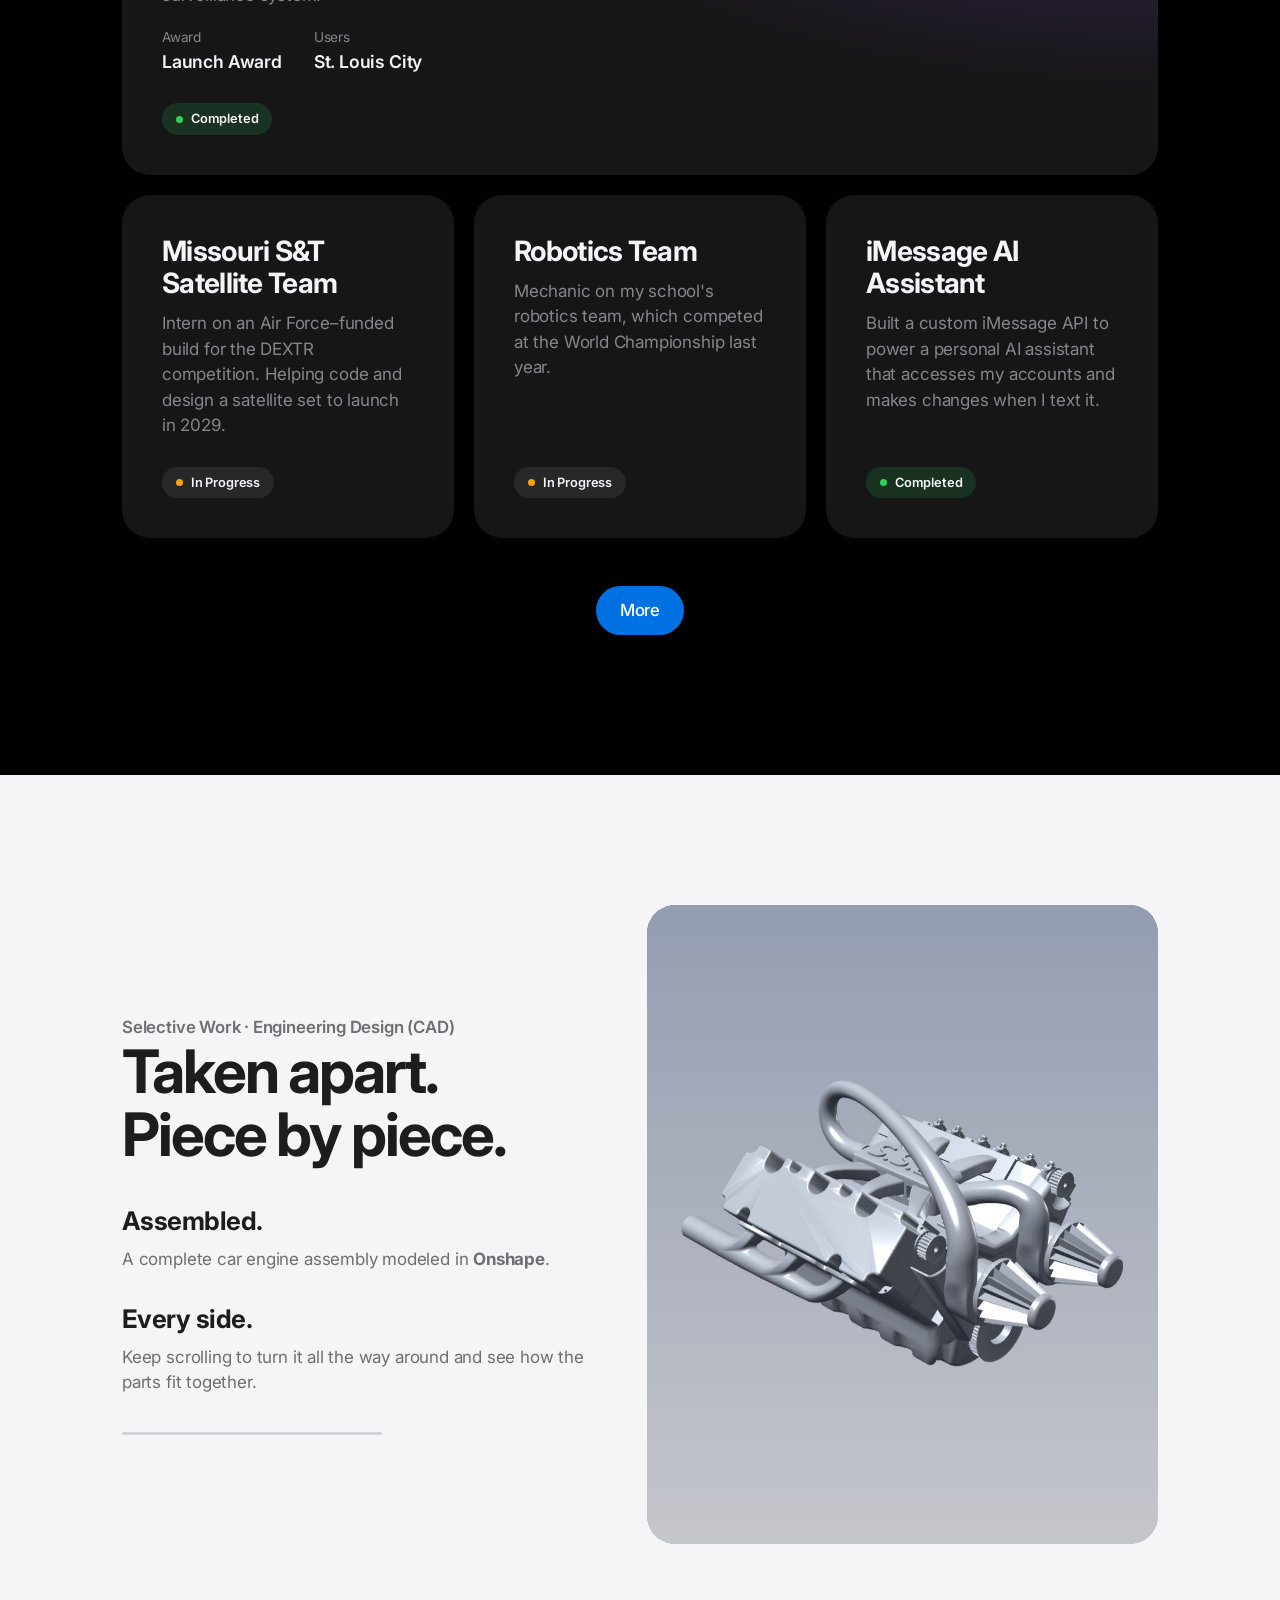
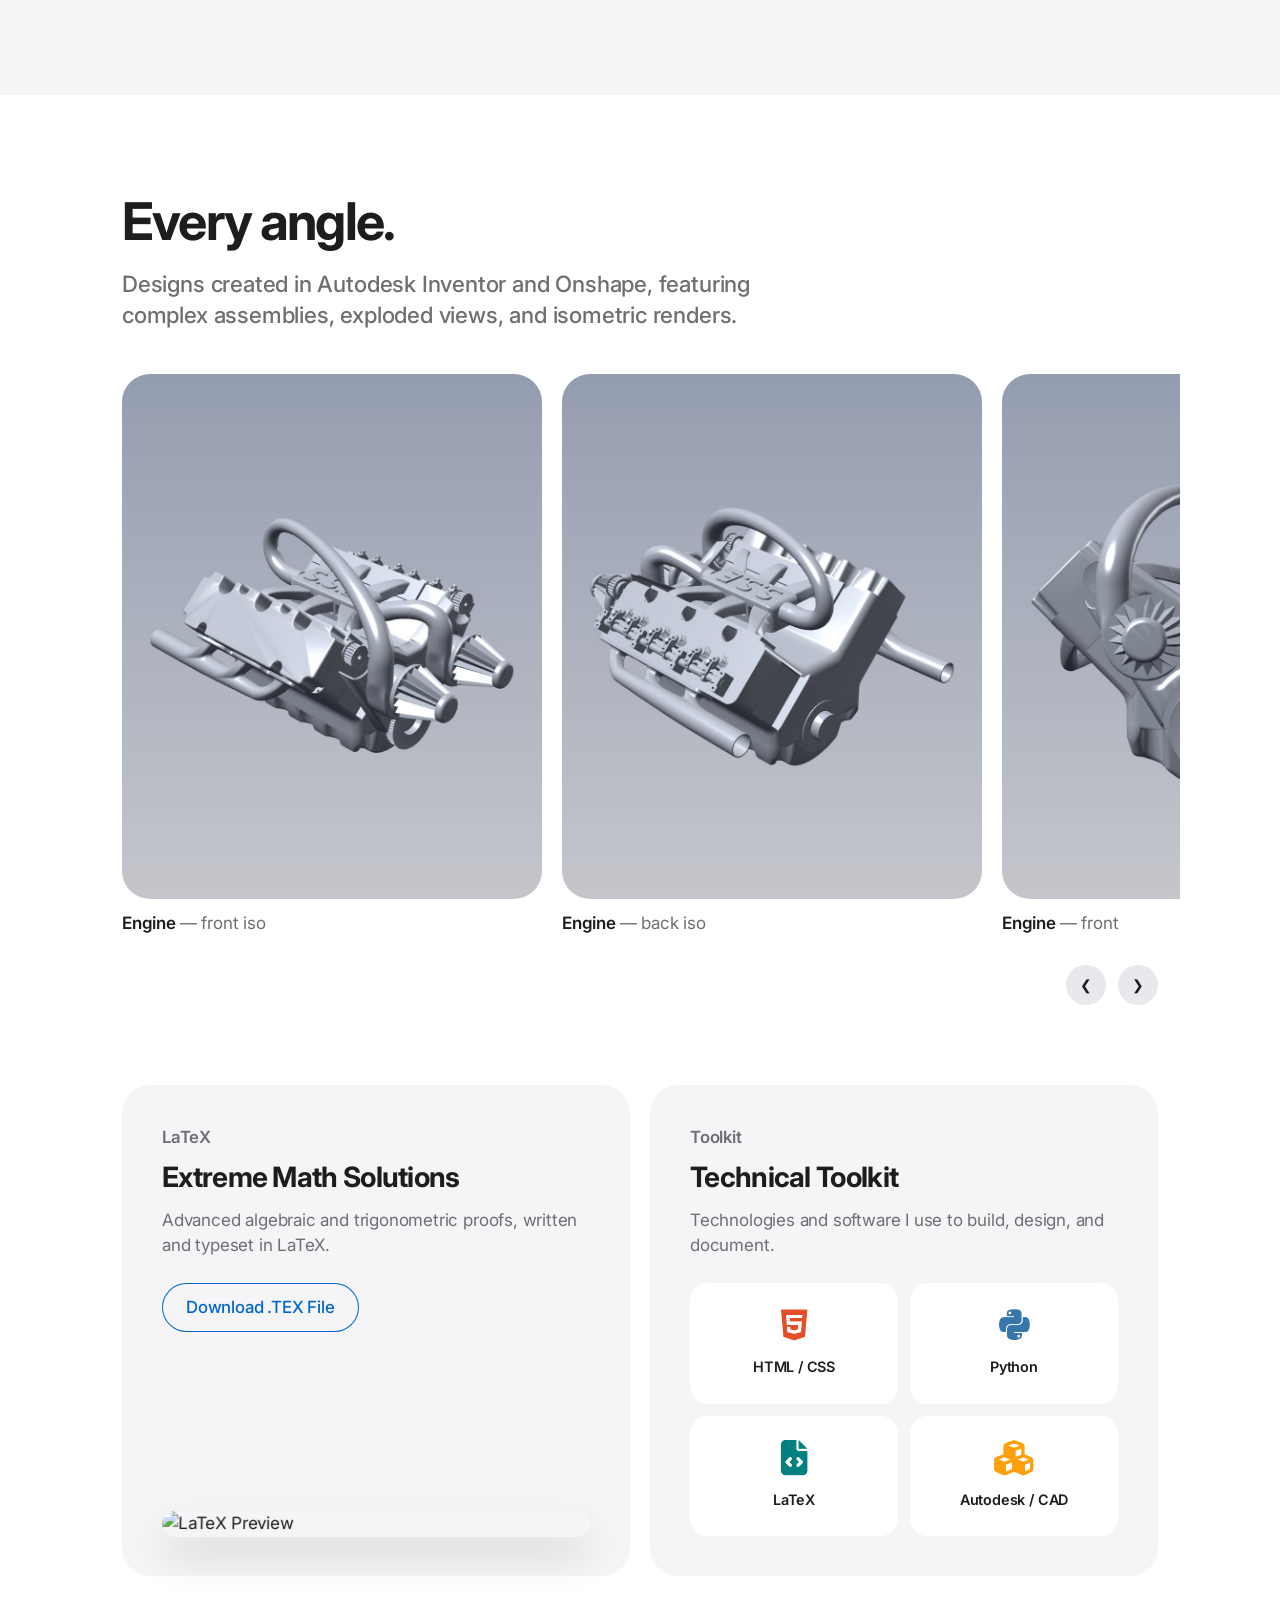
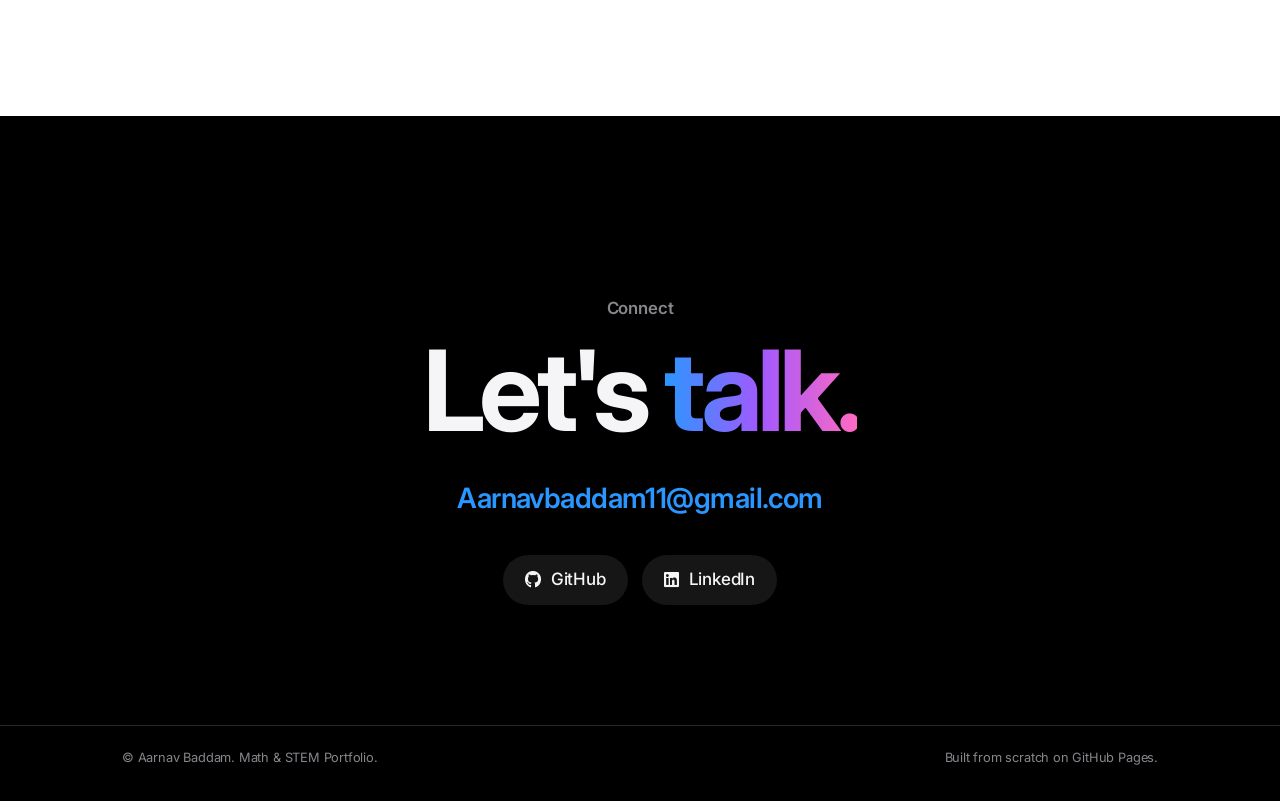
==== commit 782693e3: "Fix mobile layout and smooth out scrolling - Show grade tabs as a 2x2 grid on phones so 12th grade i" ====
--- a/index.html
+++ b/index.html
@@ -438,12 +438,13 @@
                 { color: '162, 89, 255', offset: 0.22 },
                 { color: '255, 106, 193', offset: 0.44 },
             ];
-            const STEPS = 700;
+            const small = innerWidth < 600; // phones: fewer points and a lower pixel ratio keep this at 60fps
+            const STEPS = small ? 360 : 700;
             let w, h, dpr, running = true;
             let mx = 0, my = 0, tx = 0, ty = 0;
 
             function resize() {
-                dpr = Math.min(devicePixelRatio || 1, 2);
+                dpr = Math.min(devicePixelRatio || 1, small ? 1.5 : 2);
                 w = canvas.clientWidth; h = canvas.clientHeight;
                 canvas.width = w * dpr; canvas.height = h * dpr;
                 ctx.setTransform(dpr, 0, 0, dpr, 0, 0);
@@ -582,7 +583,7 @@
             let renderer;
             try { renderer = new THREE.WebGLRenderer({ canvas, antialias: true, alpha: true }); }
             catch { return; }
-            renderer.setPixelRatio(Math.min(devicePixelRatio, 2));
+            renderer.setPixelRatio(Math.min(devicePixelRatio, innerWidth < 820 ? 1.5 : 2));
 
             const scene = new THREE.Scene();
             const camera = new THREE.PerspectiveCamera(30, 1, 0.01, 100);
@@ -600,8 +601,11 @@
             scene.add(engine);
             const radius = new THREE.Box3().setFromObject(engine).getBoundingSphere(new THREE.Sphere()).radius;
 
-            let dist = 1;
+            let dist = 1, lastP = -1, lastW = 0, lastH = 0;
             function size() {
+                // Mobile browsers fire resize when the URL bar slides; skip if the stage didn't actually change
+                if (stage.clientWidth === lastW && stage.clientHeight === lastH) return;
+                lastW = stage.clientWidth; lastH = stage.clientHeight; lastP = -1;
                 const aspect = stage.clientWidth / stage.clientHeight;
                 renderer.setSize(stage.clientWidth, stage.clientHeight, false);
                 camera.aspect = aspect;
@@ -613,6 +617,9 @@
 
             model = {
                 draw(p) {
+                    // Progress is pinned at 0 or 1 while the section is off-screen, so this skips those frames
+                    if (p === lastP) return;
+                    lastP = p;
                     // One full turn across the section, viewed from slightly above
                     engine.rotation.y = -0.6 + p * Math.PI * 2;
                     camera.position.set(0, dist * 0.34, dist * 0.94);
@@ -626,12 +633,18 @@
             onScroll();
         }
 
+        // Fetch three.js and the 5.6 MB model only when the visitor gets near the section
         if (!reduceMotion) {
-            loadScript('https://cdnjs.cloudflare.com/ajax/libs/three.js/r128/three.min.js')
-                .then(() => loadScript('https://cdn.jsdelivr.net/npm/three@0.128.0/examples/js/loaders/GLTFLoader.js'))
-                .then(() => new THREE.GLTFLoader().loadAsync('Models/engine.glb'))
-                .then(initModel)
-                .catch(() => {}); // offline or blocked CDN: the photo crossfade stays
+            const near = new IntersectionObserver(([entry]) => {
+                if (!entry.isIntersecting) return;
+                near.disconnect();
+                loadScript('https://cdnjs.cloudflare.com/ajax/libs/three.js/r128/three.min.js')
+                    .then(() => loadScript('https://cdn.jsdelivr.net/npm/three@0.128.0/examples/js/loaders/GLTFLoader.js'))
+                    .then(() => new THREE.GLTFLoader().loadAsync('Models/engine.glb'))
+                    .then(initModel)
+                    .catch(() => {}); // offline or blocked CDN: the photo crossfade stays
+            }, { rootMargin: '200% 0px' });
+            near.observe(explode);
         }
 
         let ticking = false;
@@ -669,7 +682,8 @@
         const segPill = document.getElementById('segPill');
         function movePill(btn) {
             segPill.style.width = btn.offsetWidth + 'px';
-            segPill.style.transform = `translateX(${btn.offsetLeft}px)`;
+            segPill.style.height = btn.offsetHeight + 'px';
+            segPill.style.transform = `translate(${btn.offsetLeft}px, ${btn.offsetTop}px)`;
         }
         segBtns.forEach(btn => btn.addEventListener('click', () => {
             segBtns.forEach(b => b.setAttribute('aria-selected', b === btn));
--- a/styles.css
+++ b/styles.css
@@ -412,13 +412,19 @@
 
 .seg-pill {
     position: absolute;
-    top: 4px;
-    bottom: 4px;
-    left: 0;
+    top: 0;
+    left: 0; /* size and position set from JS so it can follow buttons onto a second row */
     background: #fff;
     border-radius: 980px;
     box-shadow: 0 2px 8px rgba(0, 0, 0, 0.12);
-    transition: transform 0.45s var(--ease), width 0.45s var(--ease);
+    transition: transform 0.45s var(--ease), width 0.45s var(--ease), height 0.45s var(--ease);
+}
+
+/* Phones: the four grades don't fit in one row, so show a 2×2 grid instead of a hidden scroll */
+@media (max-width: 600px) {
+    .segmented { display: grid; grid-template-columns: 1fr 1fr; width: 100%; border-radius: 22px; overflow: visible; }
+    .seg-btn { padding: 11px 8px; white-space: normal; border-radius: 18px; }
+    .seg-pill { border-radius: 18px; }
 }
 
 .courses { margin-top: 40px; }
@@ -487,14 +493,15 @@
 
 .lead-card--feature ul { color: var(--ink); }
 .lead-card--feature p { color: var(--ink); font-weight: 500; margin: 0 0 22px; }
-.nin-stats { display: flex; gap: 36px; margin-top: 8px; }
+.nin-stats { display: flex; flex-wrap: wrap; gap: 12px 36px; margin-top: 8px; }
 .nin-stats div { font-size: 0.85rem; color: var(--muted); }
 .nin-stats strong { display: block; font-size: 2rem; letter-spacing: -0.03em; color: var(--ink); line-height: 1.1; }
 
 @media (max-width: 820px) {
-    .cards-2 { grid-template-columns: 1fr; }
+    /* minmax(0, …) lets cards shrink below their widest word instead of pushing the page sideways */
+    .cards-2 { grid-template-columns: minmax(0, 1fr); }
     .lead-card { padding: 30px; }
-    .lead-card--feature { grid-template-columns: 1fr; gap: 24px; }
+    .lead-card--feature { grid-template-columns: minmax(0, 1fr); gap: 24px; }
 }
 
 /* ---------- PROJECTS ---------- */
